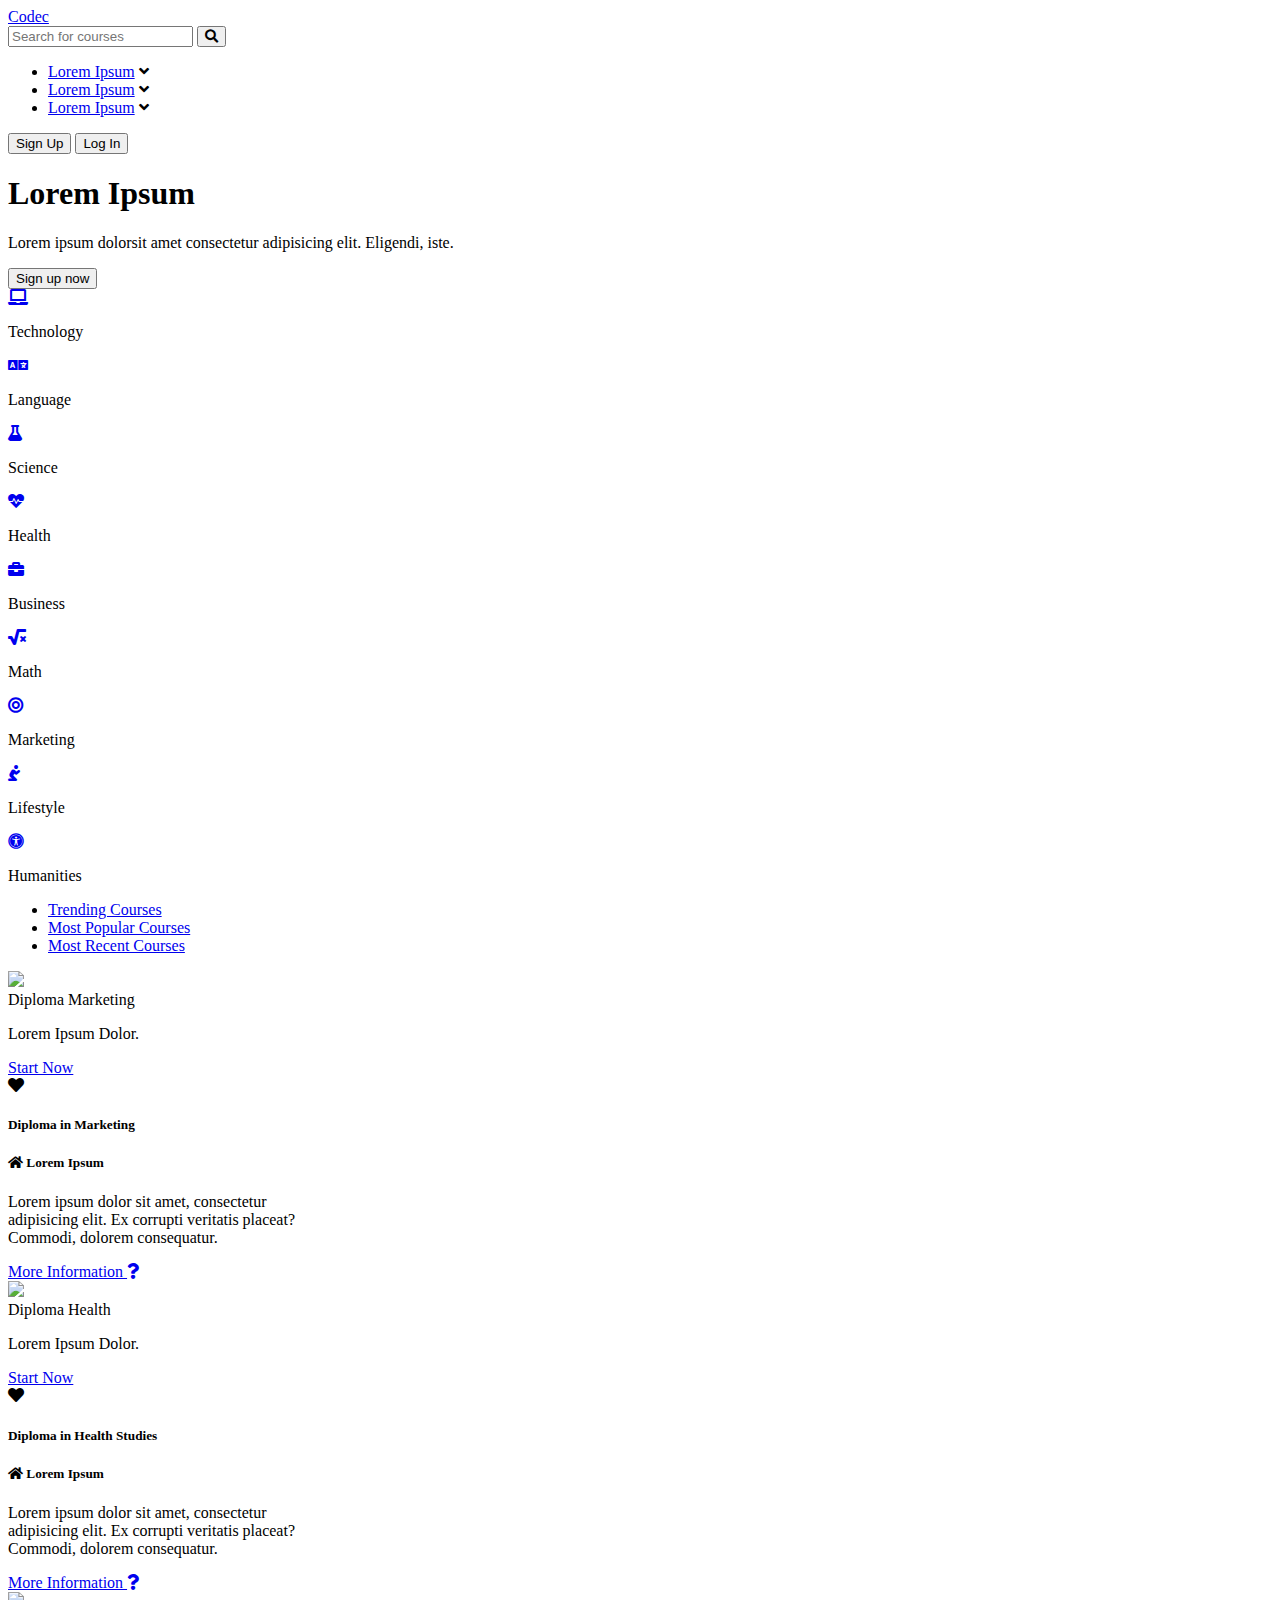
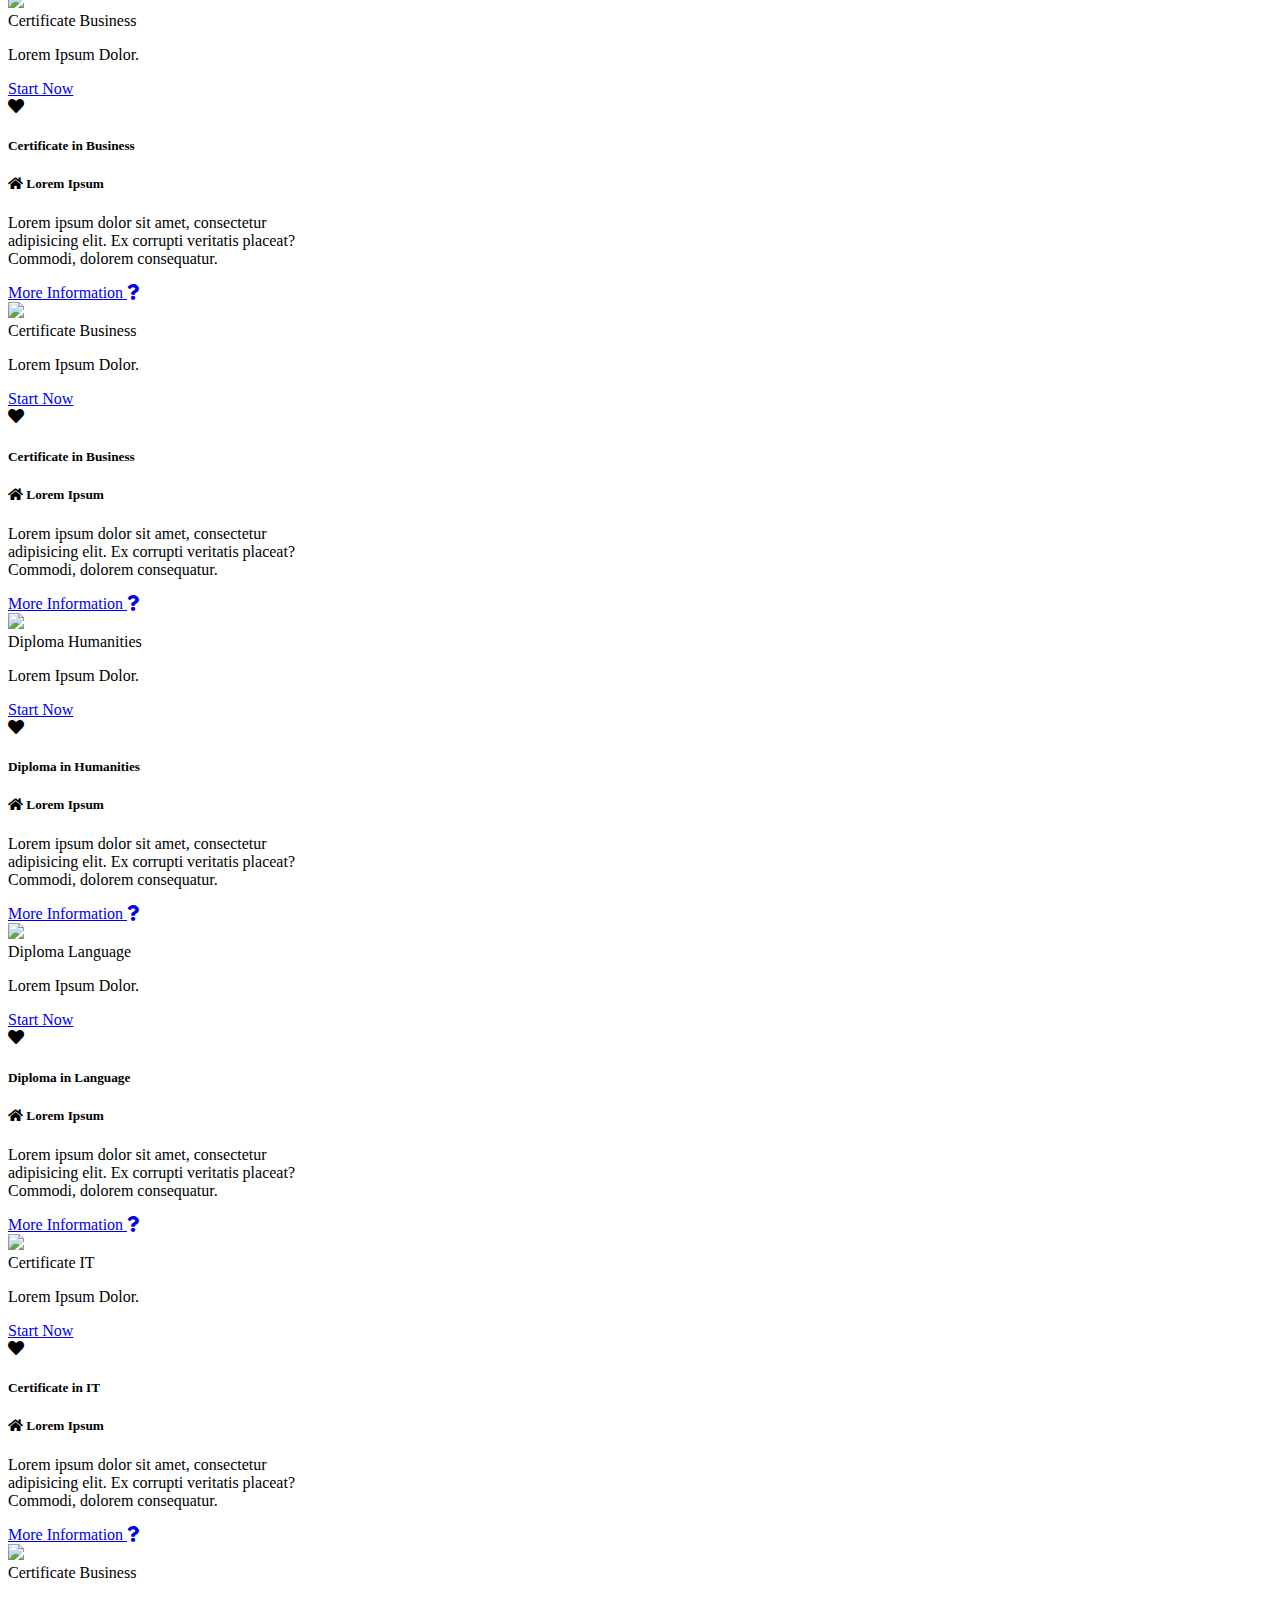
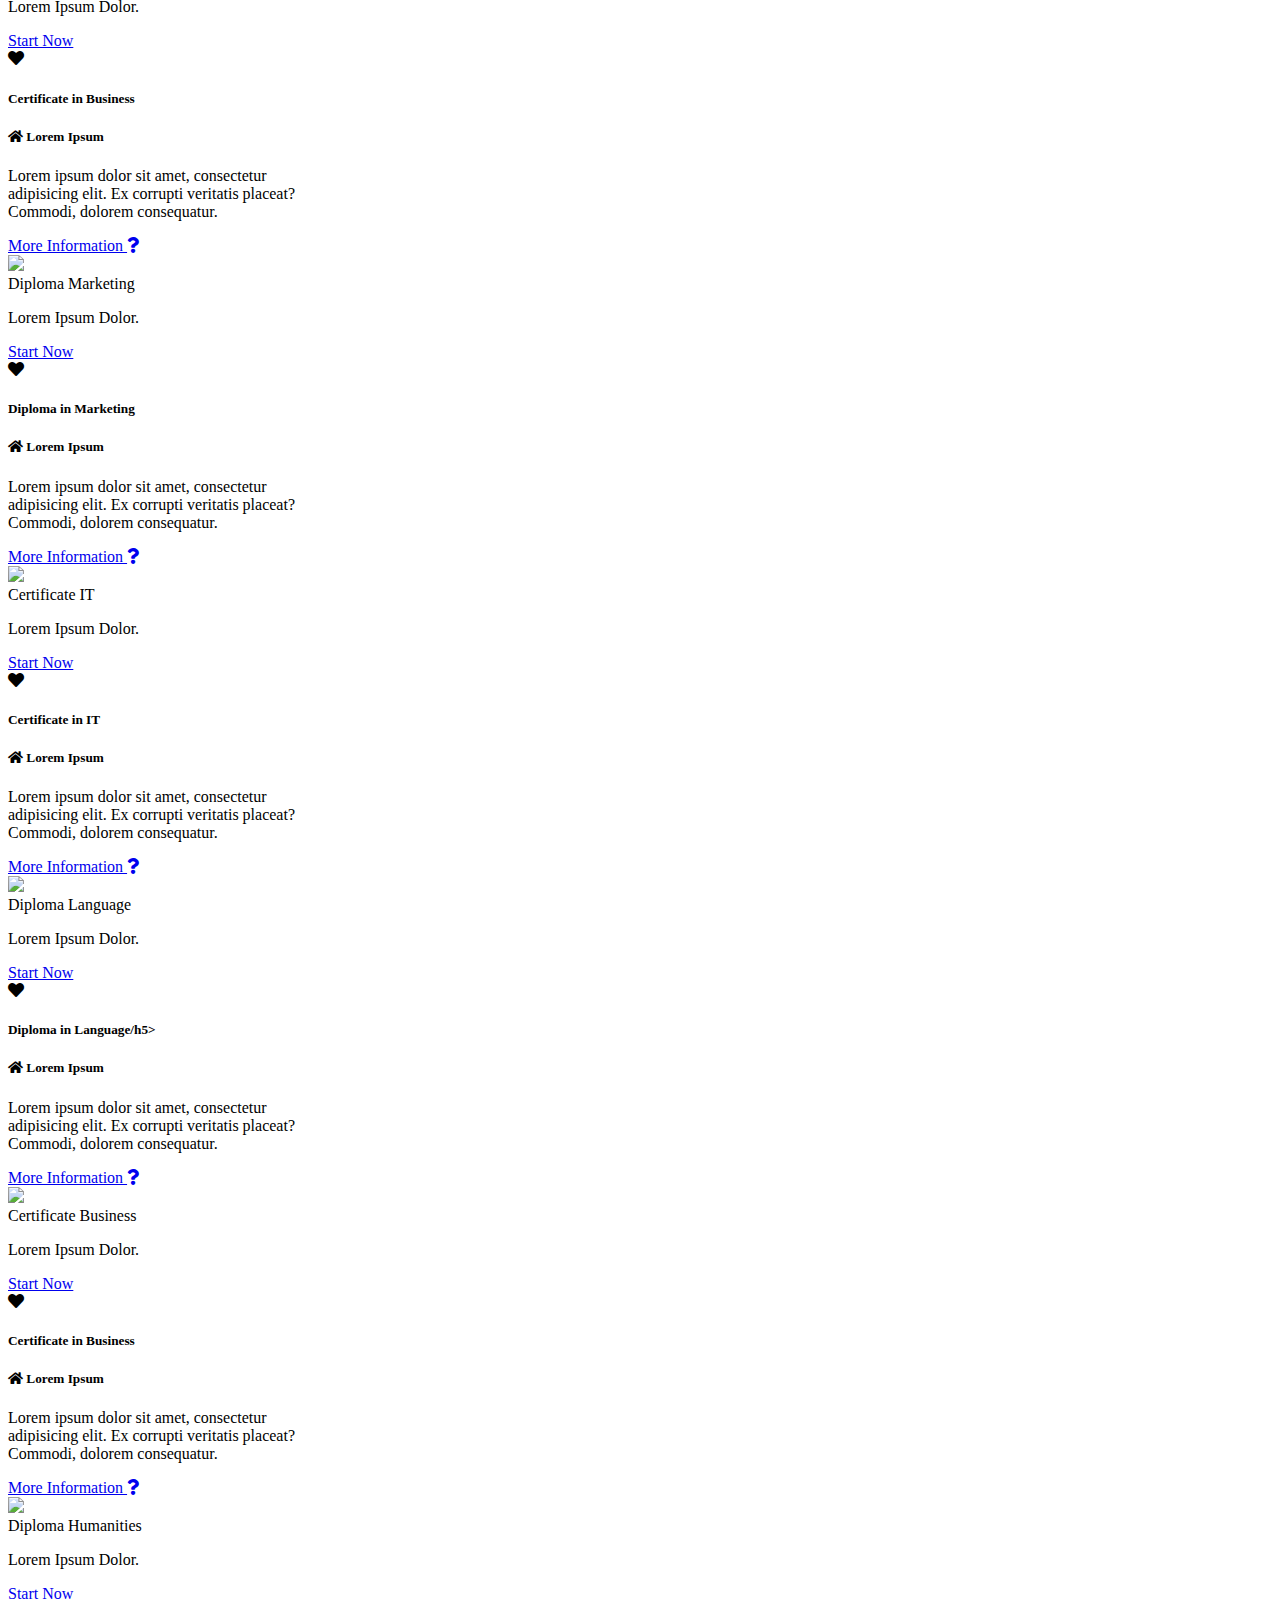
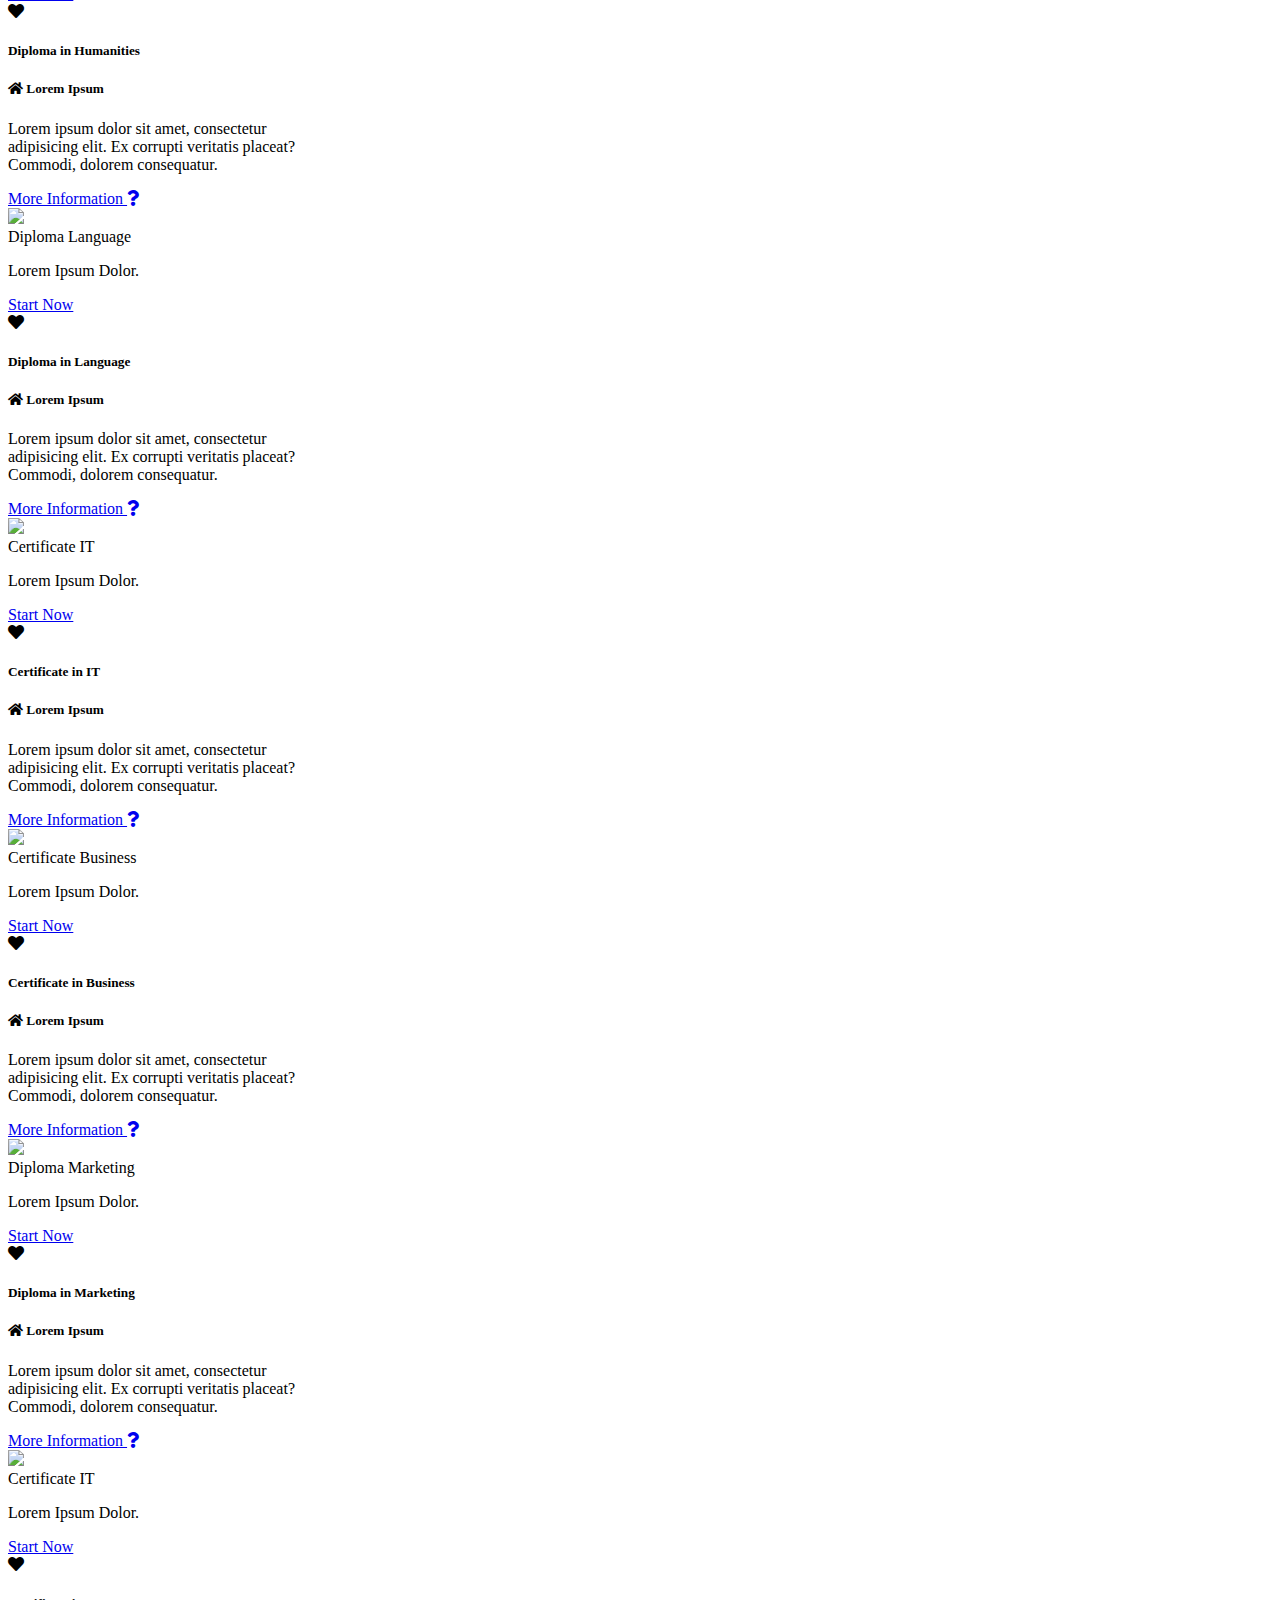
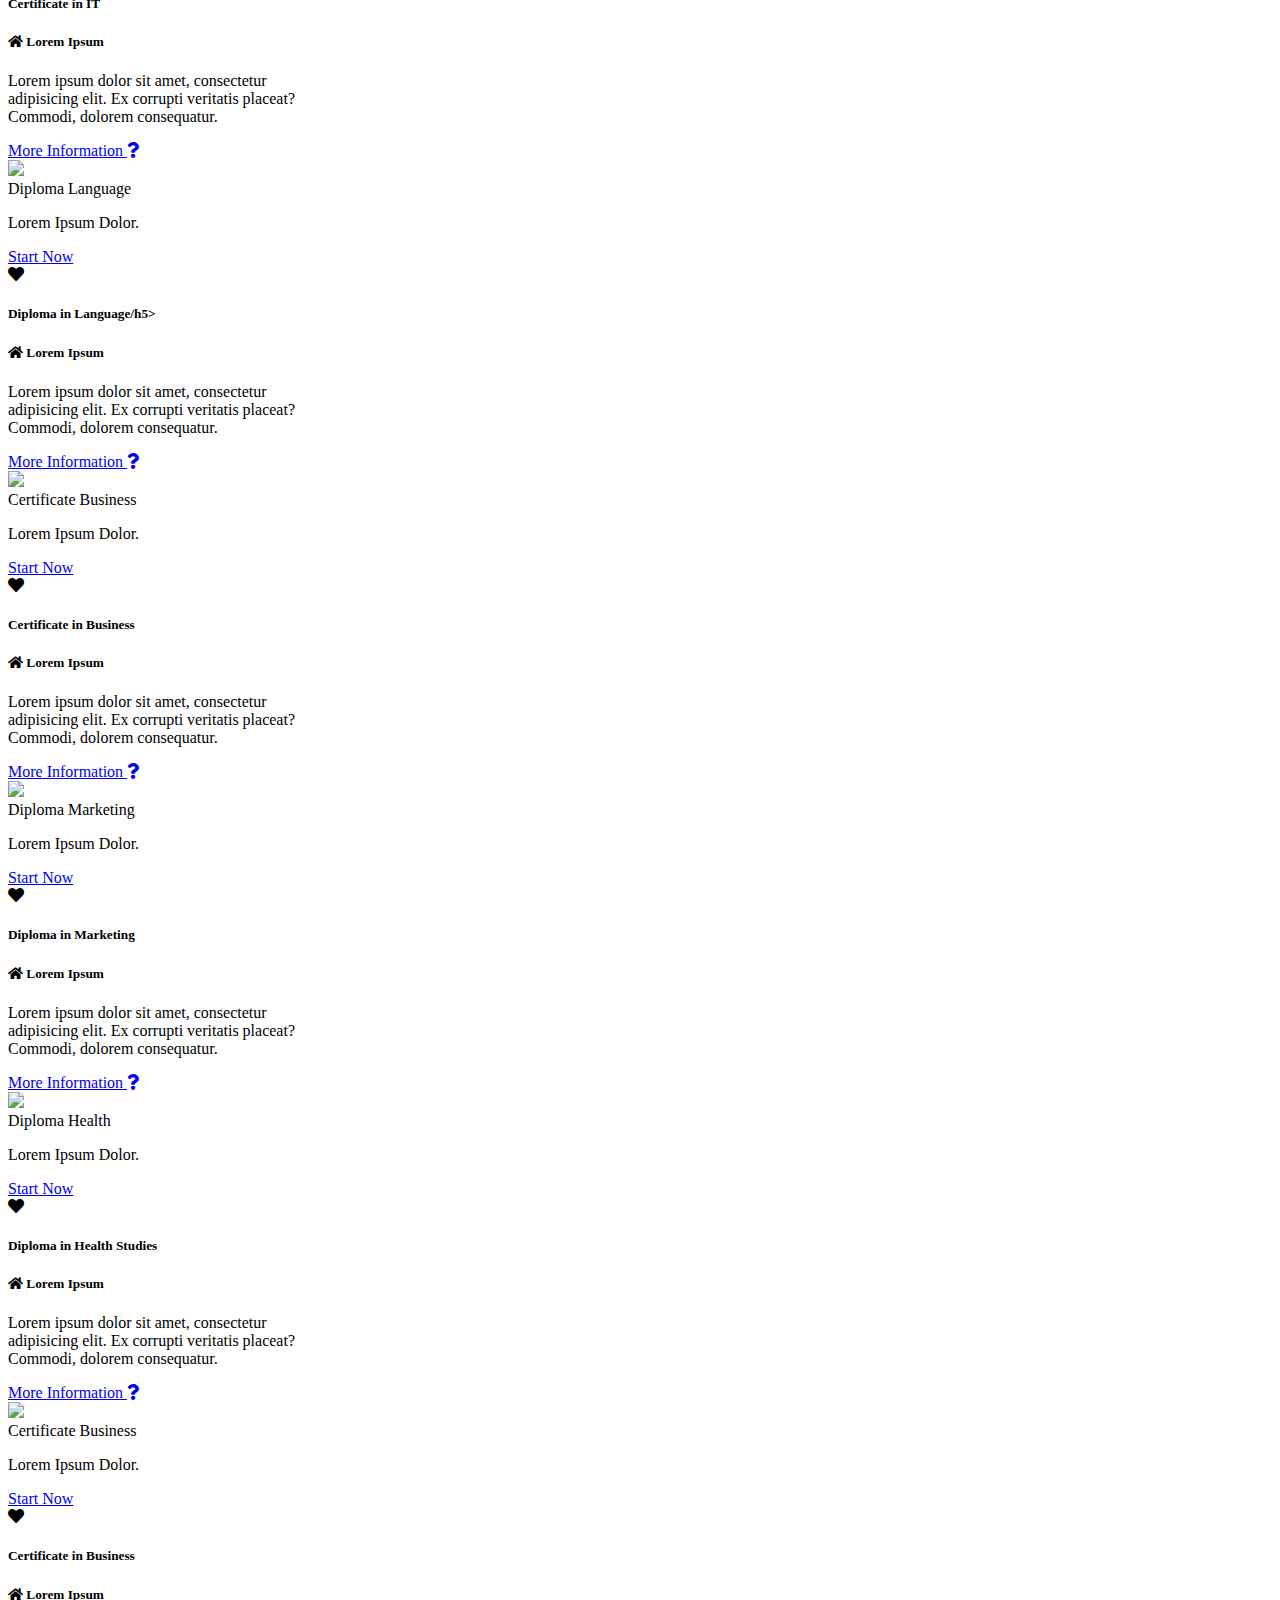
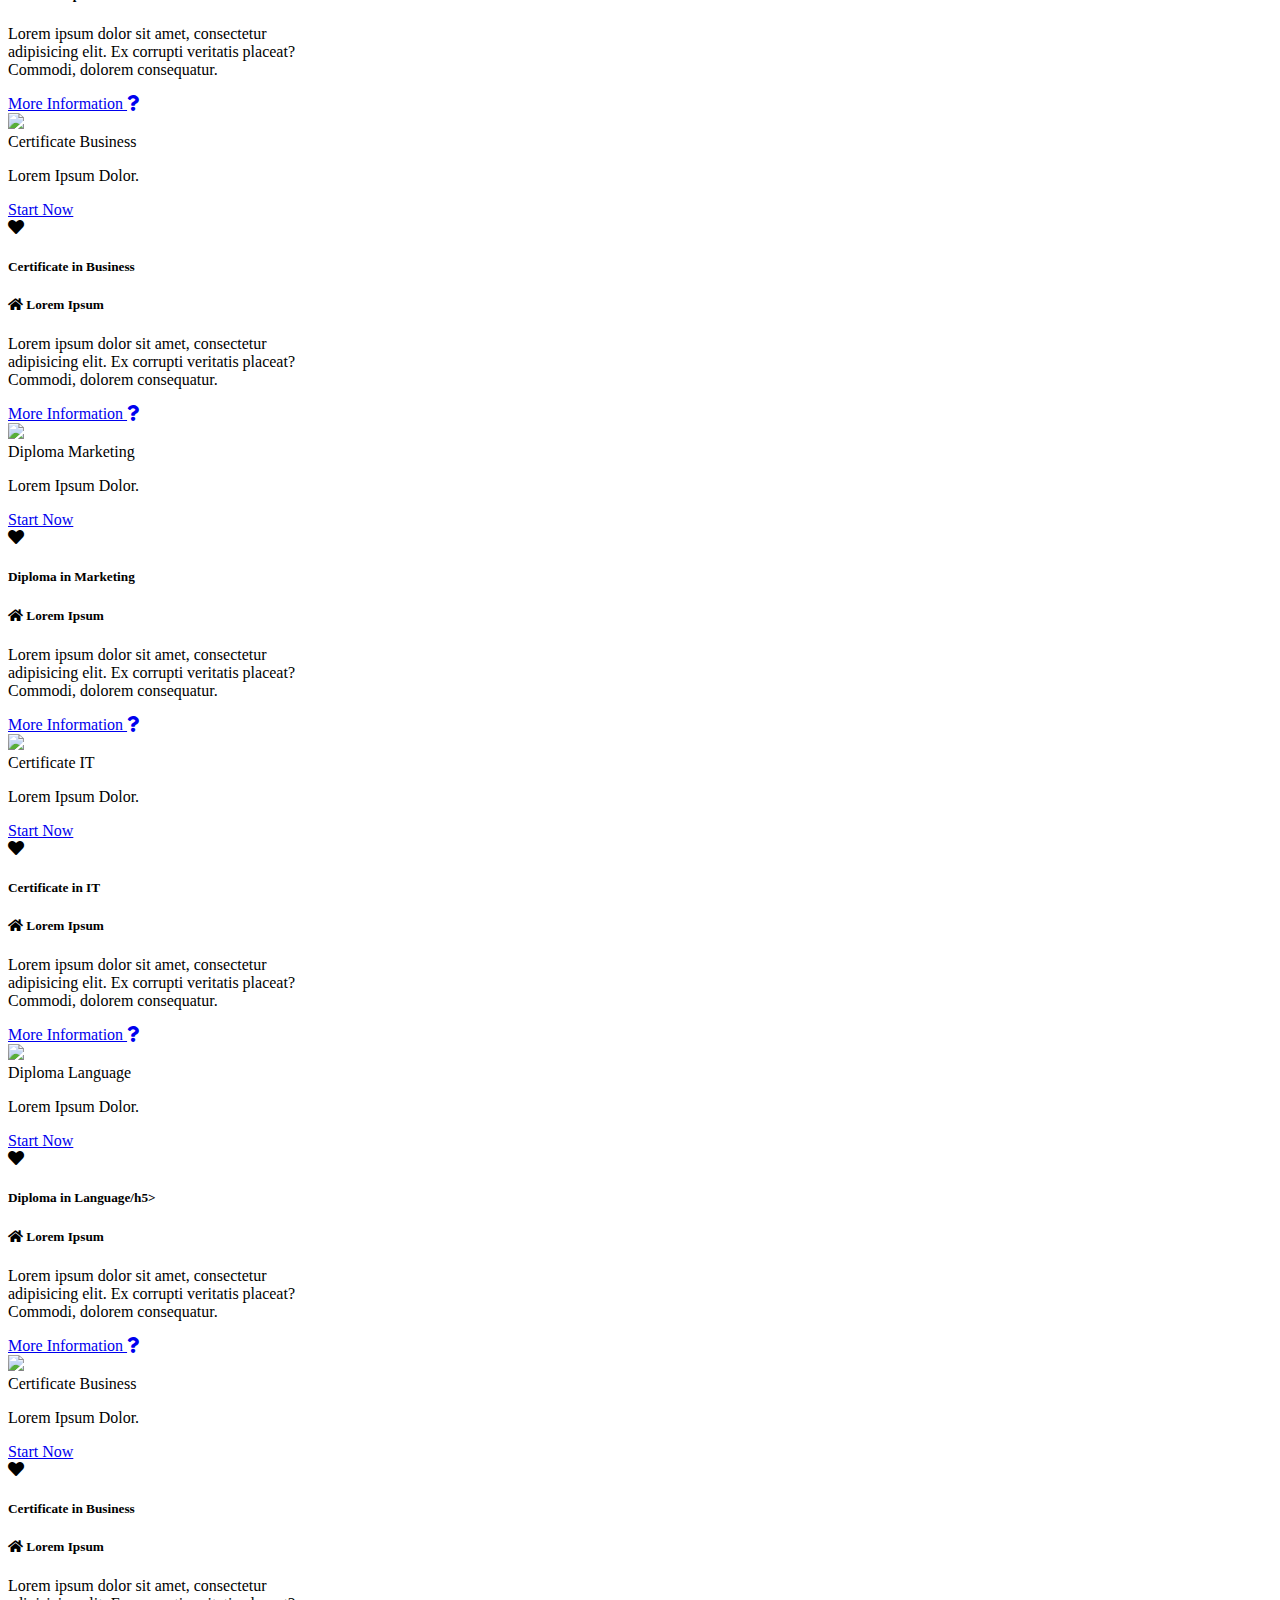
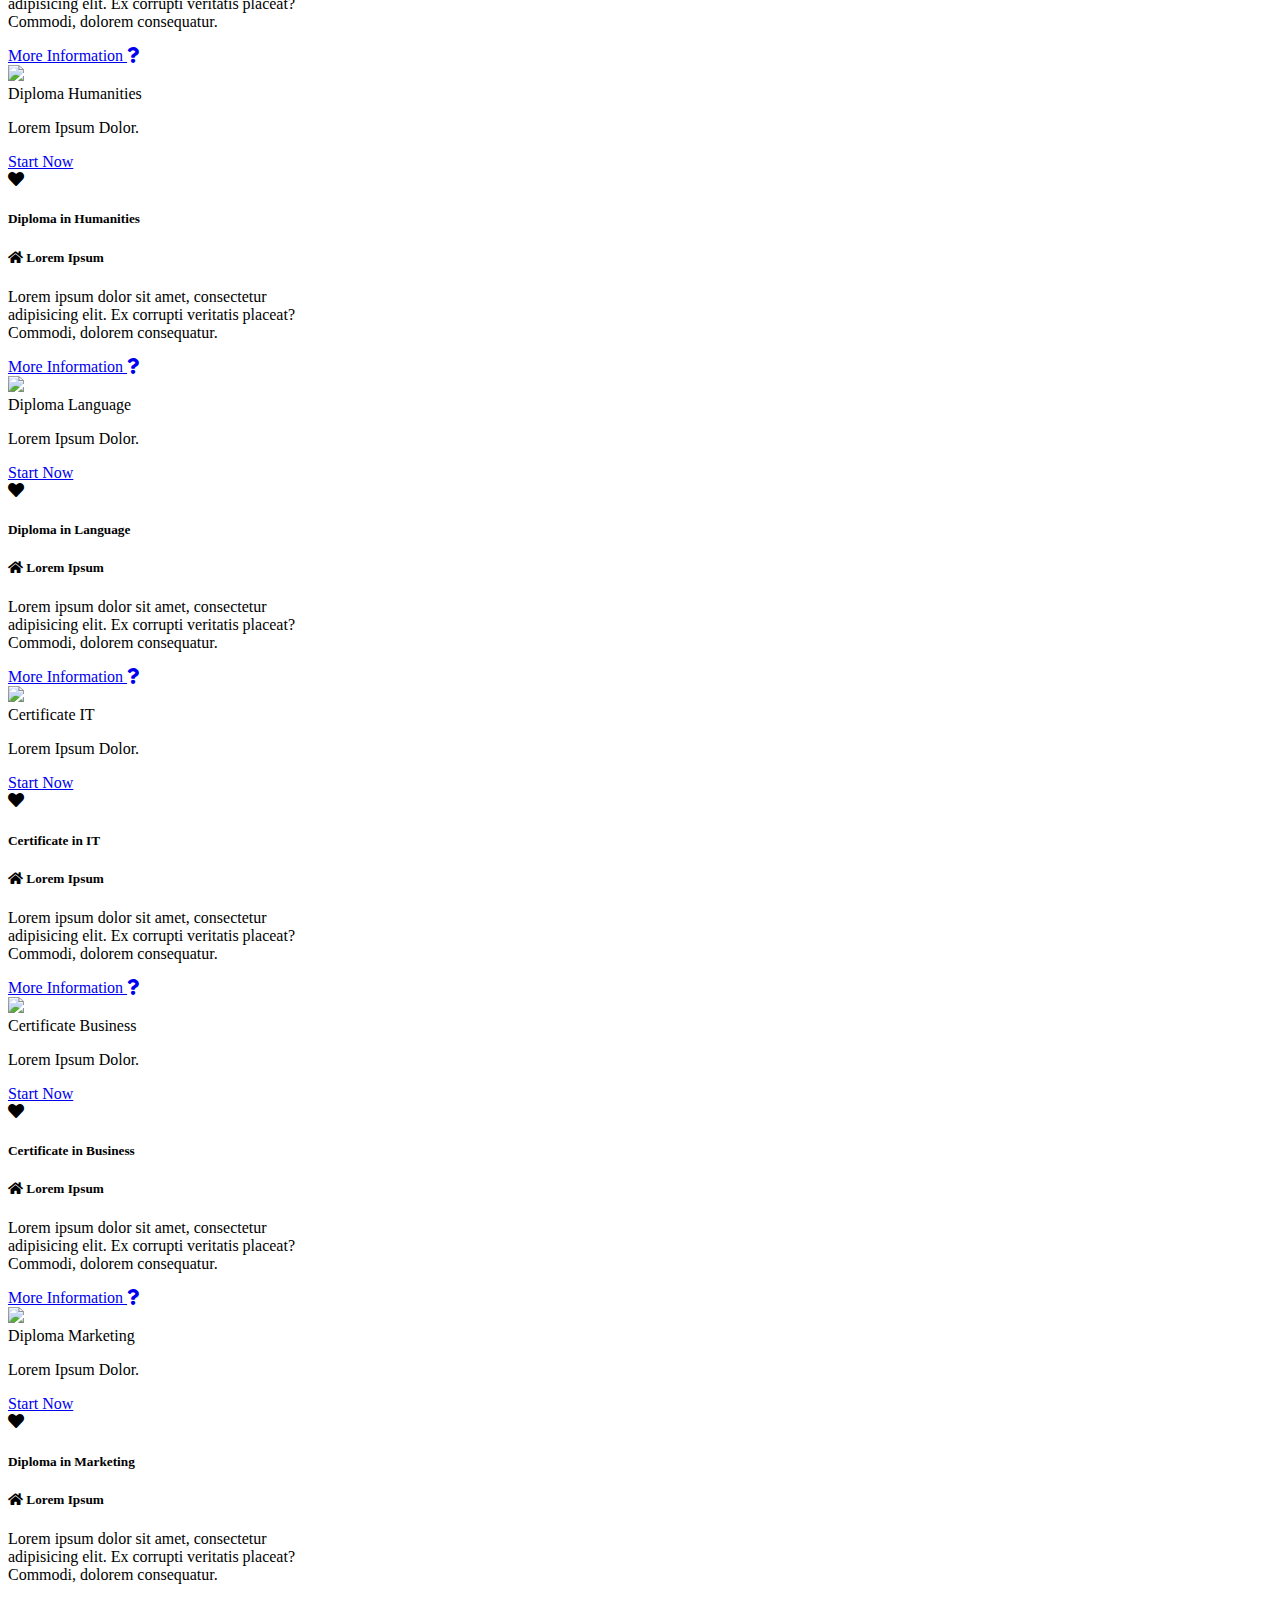
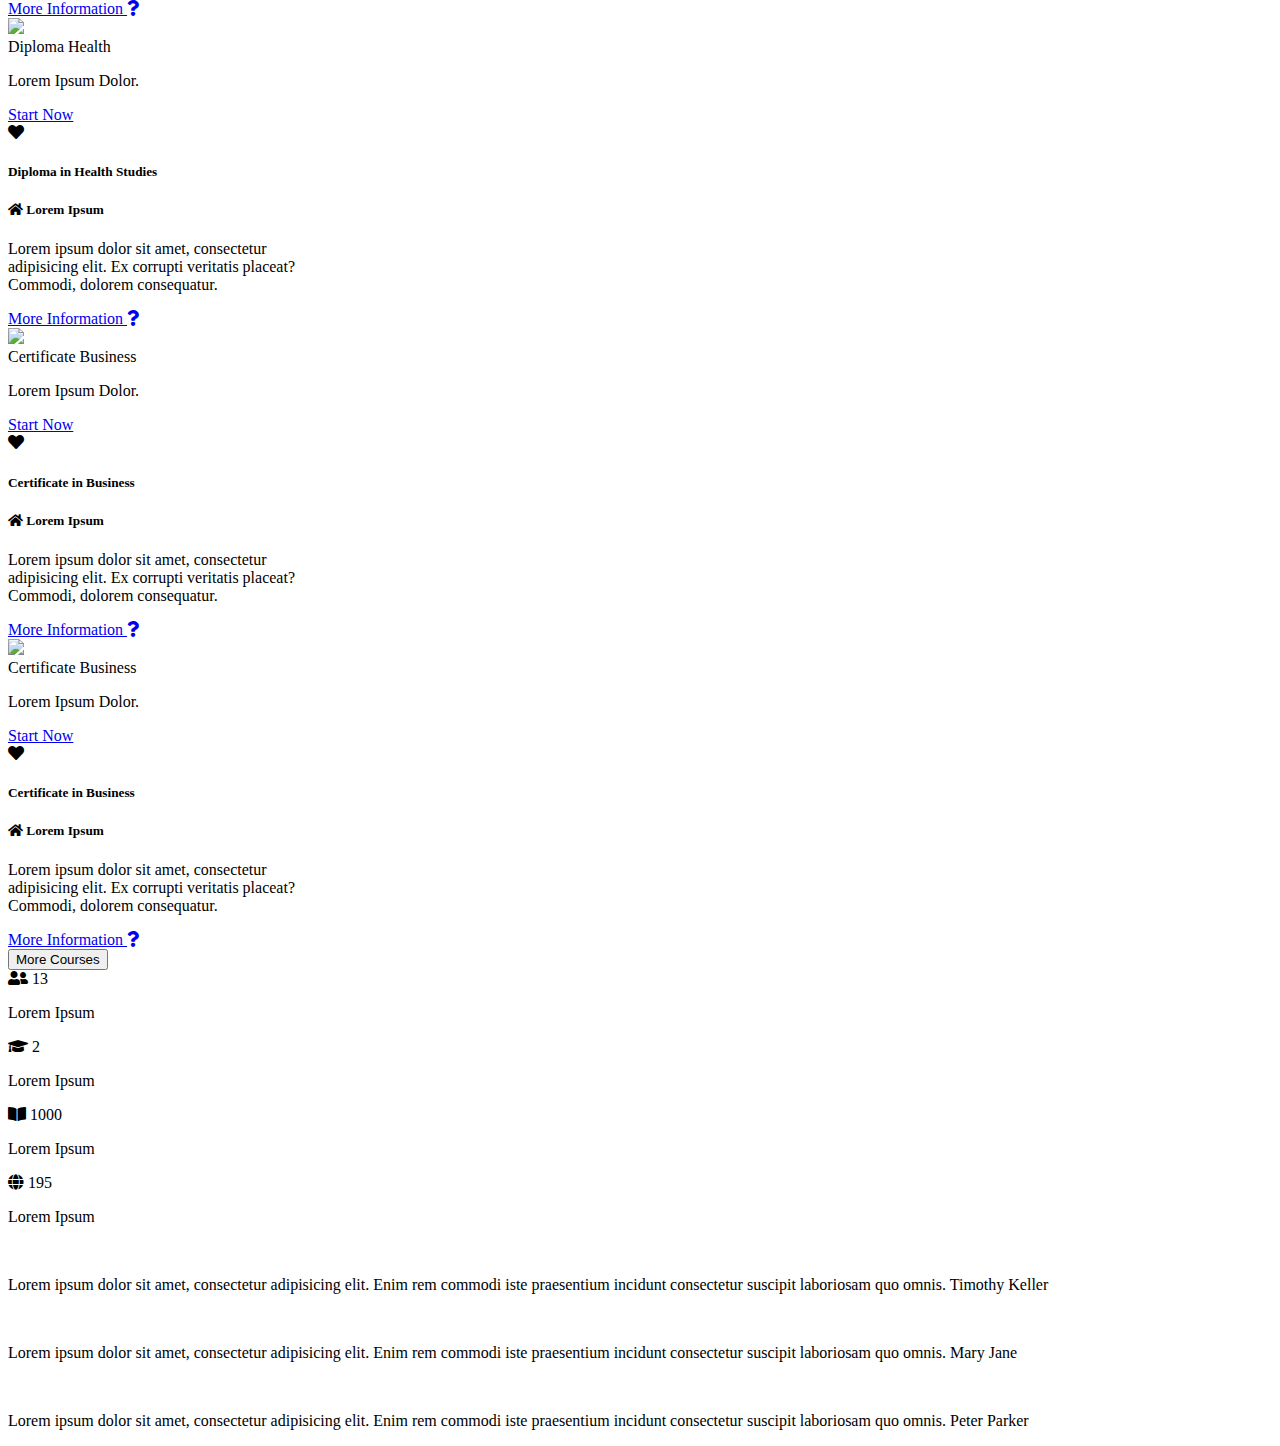
==== index.html @ 05a785f2 "slick file updated" ====
<!DOCTYPE html>
<html lang="en">

<head>
 <meta charset="UTF-8">
 <meta name="viewport" content="width=device-width, initial-scale=1.0">
 <meta http-equiv="X-UA-Compatible" content="ie=edge">

 <meta name='keywords' content='Codec, E-learning,favourite courses' />
 <meta name='description'
  content='E-learning site, where registered students learn there favourite courses at their own pace' />


 <meta property="og:title" content="Codec | E-learning,favourite courses" />
 <meta property="og:type" content="website" />
 <meta property="og:image" content="">
 <meta property="og:url" content="" />
 <meta property="og:description"
  content="E-learning site, where registered students learn there favourite courses at their own pace" />

 <meta name="twitter:card" content="">
 <meta name="twitter:site" content="">
 <meta name="twitter:creator" content="">
 <meta name="twitter:url" content="">
 <meta name="twitter:title" content="Codec | E-learning,favourite courses">
 <meta name="twitter:description"
  content="E-learning site, where registered students learn there favourite courses at their own pace">
 <meta name="twitter:image" content="">
 <link href="https://fonts.googleapis.com/css?family=Roboto:300,400,500,700,900" rel="stylesheet">
 <link rel="stylesheet" href="https://cdnjs.cloudflare.com/ajax/libs/font-awesome/5.11.2/css/all.min.css">
 <!-- <link rel="stylesheet" href="https://cdnjs.cloudflare.com/ajax/libs/twitter-bootstrap/4.3.1/css/bootstrap.min.css">
 <link rel="stylesheet" href="https://cdnjs.cloudflare.com/ajax/libs/font-awesome/5.11.2/css/all.min.css"> -->

 <!-- Slick -->
 <link rel="stylesheet" type="text/css" href="css/slick-theme.css" />
 <link rel="stylesheet" type="text/css" href="css/slick.css" />

 <link rel="stylesheet" href="css/font-awesome.min.css">
 <link rel="stylesheet" href="css/bootstrap.min.css">
 <link rel="stylesheet" href="css/style.css">
 <title>Codec | E-learning</title>
</head>

<body>
 <!-- SPINNER -->
 <div class="loader">
  <div class="sk-cube-grid">
   <div class="sk-cube sk-cube1"></div>
   <div class="sk-cube sk-cube2"></div>
   <div class="sk-cube sk-cube3"></div>
   <div class="sk-cube sk-cube4"></div>
   <div class="sk-cube sk-cube5"></div>
   <div class="sk-cube sk-cube6"></div>
   <div class="sk-cube sk-cube7"></div>
   <div class="sk-cube sk-cube8"></div>
   <div class="sk-cube sk-cube9"></div>
  </div>
 </div>
 <!-- HEADER SECTION -->
 <section id="topnav" class="topnav">
  <div class="topnav__container">
   <div class="topnav__bg">
    <div class="group-1">
     <div class="topnav__logo">
      <a href="#" class="navbar-brand text-light">Codec</a>
     </div>
     <div class="form-group form__search m-0">
      <form class="form-inline my-2 my-lg-0" id="searchcourse">
       <input maxlength="200" autocomplete="off" placeholder="Search for courses" id="autocomplete" name="search"
        type="text" class="form-control form-control-lg topnav__search">
       <button class="topnav__search-btn btn btn-primary">
        <i class="fa fa-search" aria-hidden="true"></i>
       </button>
      </form>
     </div>
    </div>
    <div class="group-2">
     <div class="topnav__links">
      <ul class="topnav__links-container">
       <li>
        <a class="text-light" href="#">Lorem Ipsum</a>
        <i class="fa fa-angle-down" aria-hidden="true"></i>
       </li>
       <li class="ml-3">
        <a class="text-light" href="#">Lorem Ipsum</a>
        <i class="fa fa-angle-down" aria-hidden="true"></i>
       </li>
       <li class="ml-3">
        <a class="text-light" href="#">Lorem Ipsum</a>
        <i class="fa fa-angle-down" aria-hidden="true"></i>
       </li>
      </ul>
     </div>


     <div class="auth">
      <div class="auth__buttons">
       <button class="btn btn-success signup-btn">Sign Up</button>
       <button class="btn text-light login-btn">Log In</button>
      </div>
     </div>
    </div>
   </div>
  </div>
 </section>

 <!--HERO BACKGROUD SECTION-->
 <section id="hero" class="hero">
  <div class="container-fluid p-0 m-0">
   <div class="hero__bg">
    <div class="row">
     <div class="col-lg-6 col-sm-12 mb-5">
      <div class="hero__body pl-2">
       <h1 class="hero__header">Lorem Ipsum</h1>
       <p class="hero-text">
        <span class="hero__green mr-1">Lorem ipsum dolor</span>sit amet consectetur adipisicing elit. Eligendi, iste.
       </p>
       <button class="signup__btn btn btn-success px-5 mt-3 py-2">Sign up now</button>
      </div>
     </div>
     <div class="col-lg-6 col-sm-12 hero__courses text-center">

      <div class="row px-1">
       <div class="col-sm-1-12 hero__courses-item mr-3 mb-3">
        <div class="card">
         <div class="card-body">
          <a href="#"><i class="fa fa-laptop" aria-hidden="true"></i></a>
          <p class="hero__courses-text text-dark"> Technology </p>
         </div>
        </div>
       </div>
       <div class="col-xs-1-12 hero__courses-item mr-3 mb-3">
        <div class="card">
         <div class="card-body">
          <a href="#"><i class="fa fa-language" aria-hidden="true"></i></a>
          <p class="hero__courses-text text-dark"> Language </p>
         </div>
        </div>
       </div>
       <div class="col-xs-1-12 hero__courses-item mb-3">
        <div class="card">
         <div class="card-body">
          <a href="#"><i class="fas fa-flask" aria-hidden="true"></i></a>
          <p class="hero__courses-text text-dark"> Science</p>
         </div>
        </div>
       </div>
      </div>
      <div class="row px-1">
       <div class="col-sm-1-12 hero__courses-item mr-3 mb-3">
        <div class="card">
         <div class="card-body">
          <a href="#"><i class="fa fa-heartbeat" aria-hidden="true"></i></a>
          <p class="hero__courses-text text-dark"> Health</p>
         </div>
        </div>
       </div>
       <div class="col-xs-1-12 hero__courses-item mr-3 mb-3">
        <div class="card">
         <div class="card-body">
          <a href="#"><i class="fa fa-briefcase" aria-hidden="true"></i></a>
          <p class="hero__courses-text text-dark"> Business</p>
         </div>
        </div>
       </div>
       <div class="col-xs-1-12 hero__courses-item mb-3">
        <div class="card">
         <div class="card-body">
          <a href="#"><i class="fas fa-square-root-alt" aria-hidden="true"></i></a>
          <p class="hero__courses-text text-dark"> Math</p>
         </div>
        </div>
       </div>
      </div>
      <div class="row px-1">
       <div class="col-sm-1-12 hero__courses-item mr-3">
        <div class="card">
         <div class="card-body">
          <a href="#"><i class="fa fa-bullseye" aria-hidden="true"></i></a>
          <p class="hero__courses-text text-dark"> Marketing </p>
         </div>
        </div>
       </div>
       <div class="col-xs-1-12 hero__courses-item mr-3">
        <div class="card">
         <div class="card-body">
          <a href="#"><i class="fas fa-pray" aria-hidden="true"></i></a>
          <p class="hero__courses-text text-dark"> Lifestyle </p>
         </div>
        </div>
       </div>
       <div class="col-xs-1-12 hero__courses-item">
        <div class="card">
         <div class="card-body">
          <a href="#"><i class="fa fa-universal-access" aria-hidden="true"></i></a>
          <p class="hero__courses-text text-dark"> Humanities </p>
         </div>
        </div>
       </div>
      </div>

     </div>
    </div>
   </div>
  </div>
 </section>

 <!--COURSES SECTION-->
 <section class="courses mt-5 w-100" id="courses">

  <div class="courses__type text-center w-100">
   <ul class="nav nav-tabs " id="myTab" role="tablist">
    <li class="nav-item">
     <a class="nav-link hvr-left text-dark" id="trending-tab" data-toggle="tab" href="#trending" role="tab"
      aria-controls="trending" aria-selected="true">Trending Courses</a>
    </li>
    <li class="nav-item">
     <a class="nav-link text-dark hvr-left" id="popular-tab" data-toggle="tab" href="#popular" role="tab"
      aria-controls="popular" aria-selected="false">Most Popular Courses</a>
    </li>
    <li class="nav-item">
     <a class="nav-link hvr-left text-dark" id="recent-tab" data-toggle="tab" href="#recent" role="tab"
      aria-controls="recent" aria-selected="false">Most Recent Courses</a>
    </li>
   </ul>
   <div class="courses__bg py-2">
    <div class="tab-content" id="myTabContent">
     <div class="tab-pane fade show active" id="trending" role="tabpanel" aria-labelledby="trending-tab">
      <div class="container-fluid">
       <div class="row mb-4">
        <div class="courses-item-1">
         <div class="card" style="width: 18rem;">
          <img src="https://source.unsplash.com/Oalh2MojUuk/250x160" class="img-fluid">
          <div class="card-body">
           <div class="card-buttons text-left">
            <span class="badge badge-dark">Diploma</span>
            <span class="badge badge-danger">Marketing</span>
           </div>
           <p class="card-text mt-3 mb-5">Lorem Ipsum Dolor.</p>
           <a href="#" class="btn btn-md px-5 btn-primary mt-3">Start Now</a>
          </div>
         </div>
         <div class="card2" style="width: 18rem;">
          <span class="courses-social-icons">
           <i class="fa fa-heart icon-item" aria-hidden="true"></i>
           <i class="fa fa-facebook icon-item" aria-hidden="true"></i>
           <i class="fa fa-twitter icon-item" aria-hidden="true"></i>
           <i class="fa fa-linkedin icon-item" aria-hidden="true"></i>
          </span>
          <div class="card-body">
           <h5 class="card-title h6">Diploma in Marketing</h5>
           <h5 class="card-title h6 mt-4"> <i class="fa fa-home" aria-hidden="true"></i> Lorem Ipsum</h5>
           <p class="card-text small">Lorem ipsum dolor sit amet, consectetur adipisicing elit. Ex corrupti veritatis
            placeat? Commodi, dolorem consequatur.</p>
           <a href="#" class="nav-link">More Information <i class="ml-1 fa fa-question question"
             aria-hidden="true"></i></a>

          </div>
         </div>
        </div>
        <div class="courses-item-1">
         <div class="card" style="width: 18rem;">
          <img src="https://source.unsplash.com/hIgeoQjS_iE/250x160" class="img-fluid">
          <div class="card-body">
           <div class="card-buttons text-left">
            <span class="badge badge-dark">Diploma</span>
            <span class="badge badge-success">Health</span>
           </div>
           <p class="card-text mt-3 mb-5">Lorem Ipsum Dolor.</p>
           <a href="#" class="btn btn-md px-5 btn-primary mt-3">Start Now</a>
          </div>
         </div>
         <div class="card2" style="width: 18rem;">
          <span class="courses-social-icons">
           <i class="fa fa-heart icon-item" aria-hidden="true"></i>
           <i class="fa fa-facebook icon-item" aria-hidden="true"></i>
           <i class="fa fa-twitter icon-item" aria-hidden="true"></i>
           <i class="fa fa-linkedin icon-item" aria-hidden="true"></i>
          </span>
          <div class="card-body">
           <h5 class="card-title h6">Diploma in Health Studies</h5>
           <h5 class="card-title h6 mt-4"> <i class="fa fa-home" aria-hidden="true"></i> Lorem Ipsum</h5>
           <p class="card-text small">Lorem ipsum dolor sit amet, consectetur adipisicing elit. Ex corrupti veritatis
            placeat? Commodi, dolorem consequatur.</p>
           <a href="#" class="nav-link">More Information <i class="ml-1 fa fa-question question"
             aria-hidden="true"></i></a>

          </div>
         </div>

        </div>
        <div class="courses-item-1">
         <div class="card" style="width: 18rem;">
          <img src="https://source.unsplash.com/SYTO3xs06fU/250x160" class="img-fluid">
          <div class="card-body">
           <div class="card-buttons text-left">
            <span class="badge badge-dark">Certificate</span>
            <span class="badge badge-secondary">Business</span>
           </div>
           <p class="card-text mt-3 mb-5">Lorem Ipsum Dolor.</p>
           <a href="#" class="btn btn-md px-5 btn-primary mt-3">Start Now</a>
          </div>
         </div>
         <div class="card2" style="width: 18rem;">
          <span class="courses-social-icons">
           <i class="fa fa-heart icon-item" aria-hidden="true"></i>
           <i class="fa fa-facebook icon-item" aria-hidden="true"></i>
           <i class="fa fa-twitter icon-item" aria-hidden="true"></i>
           <i class="fa fa-linkedin icon-item" aria-hidden="true"></i>
          </span>
          <div class="card-body">
           <h5 class="card-title h6">Certificate in Business</h5>
           <h5 class="card-title h6 mt-4"> <i class="fa fa-home" aria-hidden="true"></i> Lorem Ipsum</h5>
           <p class="card-text small">Lorem ipsum dolor sit amet, consectetur adipisicing elit. Ex corrupti veritatis
            placeat? Commodi, dolorem consequatur.</p>
           <a href="#" class="nav-link">More Information <i class="ml-1 fa fa-question question"
             aria-hidden="true"></i></a>

          </div>
         </div>
        </div>
        <div class="courses-item-1">
         <div class="card" style="width: 18rem;">
          <img src="https://source.unsplash.com/QckxruozjRg/250x160" class="img-fluid">
          <div class="card-body">
           <div class="card-buttons text-left">
            <span class="badge badge-dark">Certificate</span>
            <span class="badge badge-secondary">Business</span>
           </div>
           <p class="card-text mt-3 mb-5">Lorem Ipsum Dolor.</p>
           <a href="#" class="btn btn-md px-5 btn-primary mt-3">Start Now</a>
          </div>
         </div>
         <div class="card2" style="width: 18rem;">
          <span class="courses-social-icons">
           <i class="fa fa-heart icon-item" aria-hidden="true"></i>
           <i class="fa fa-facebook icon-item" aria-hidden="true"></i>
           <i class="fa fa-twitter icon-item" aria-hidden="true"></i>
           <i class="fa fa-linkedin icon-item" aria-hidden="true"></i>
          </span>
          <div class="card-body">
           <h5 class="card-title h6">Certificate in Business</h5>
           <h5 class="card-title h6 mt-4"> <i class="fa fa-home" aria-hidden="true"></i> Lorem Ipsum</h5>
           <p class="card-text small">Lorem ipsum dolor sit amet, consectetur adipisicing elit. Ex corrupti veritatis
            placeat? Commodi, dolorem consequatur.</p>
           <a href="#" class="nav-link">More Information <i class="ml-1 fa fa-question question"
             aria-hidden="true"></i></a>

          </div>
         </div>

        </div>
       </div>
       <div class="row mb-4">
        <div class="courses-item-2">
         <div class="card" style="width: 18rem;">
          <img src="https://source.unsplash.com/Nwl7dtZLmlc/250x160" class="img-fluid">
          <div class="card-body">
           <div class="card-buttons text-left">
            <span class="badge badge-dark">Diploma</span>
            <span class="badge badge-success">Humanities</span>
           </div>
           <p class="card-text mt-3 mb-5">Lorem Ipsum Dolor.</p>
           <a href="#" class="btn btn-md px-5 btn-primary mt-3">Start Now</a>
          </div>
         </div>
         <div class="card2" style="width: 18rem;">
          <span class="courses-social-icons">
           <i class="fa fa-heart icon-item" aria-hidden="true"></i>
           <i class="fa fa-facebook icon-item" aria-hidden="true"></i>
           <i class="fa fa-twitter icon-item" aria-hidden="true"></i>
           <i class="fa fa-linkedin icon-item" aria-hidden="true"></i>
          </span>
          <div class="card-body">
           <h5 class="card-title h6">Diploma in Humanities</h5>
           <h5 class="card-title h6 mt-4"> <i class="fa fa-home" aria-hidden="true"></i> Lorem Ipsum</h5>
           <p class="card-text small">Lorem ipsum dolor sit amet, consectetur adipisicing elit. Ex corrupti veritatis
            placeat? Commodi, dolorem consequatur.</p>
           <a href="#" class="nav-link">More Information <i class="ml-1 fa fa-question question"
             aria-hidden="true"></i></a>

          </div>
         </div>
        </div>
        <div class="courses-item-2">
         <div class="card" style="width: 18rem;">
          <img src="https://source.unsplash.com/KV9F7Ypl2N0/250x160" class="img-fluid">
          <div class="card-body">
           <div class="card-buttons text-left">
            <span class="badge badge-dark">Diploma</span>
            <span class="badge badge-danger">Language</span>
           </div>
           <p class="card-text mt-3 mb-5">Lorem Ipsum Dolor.</p>
           <a href="#" class="btn btn-md px-5 btn-primary mt-3">Start Now</a>
          </div>
         </div>
         <div class="card2" style="width: 18rem;">
          <span class="courses-social-icons">
           <i class="fa fa-heart icon-item" aria-hidden="true"></i>
           <i class="fa fa-facebook icon-item" aria-hidden="true"></i>
           <i class="fa fa-twitter icon-item" aria-hidden="true"></i>
           <i class="fa fa-linkedin icon-item" aria-hidden="true"></i>
          </span>
          <div class="card-body">
           <h5 class="card-title h6">Diploma in Language</h5>
           <h5 class="card-title h6 mt-4"> <i class="fa fa-home" aria-hidden="true"></i> Lorem Ipsum</h5>
           <p class="card-text small">Lorem ipsum dolor sit amet, consectetur adipisicing elit. Ex corrupti veritatis
            placeat? Commodi, dolorem consequatur.</p>
           <a href="#" class="nav-link">More Information <i class="ml-1 fa fa-question question"
             aria-hidden="true"></i></a>

          </div>
         </div>
        </div>
        <div class="courses-item-2">
         <div class="card" style="width: 18rem;">
          <img src="https://source.unsplash.com/QBpZGqEMsKg/250x160" class="img-fluid">
          <div class="card-body">
           <div class="card-buttons text-left">
            <span class="badge badge-dark">Certificate</span>
            <span class="badge badge-primary">IT</span>
           </div>
           <p class="card-text mt-3 mb-5">Lorem Ipsum Dolor.</p>
           <a href="#" class="btn btn-md px-5 btn-primary mt-3">Start Now</a>
          </div>
         </div>
         <div class="card2" style="width: 18rem;">
          <span class="courses-social-icons">
           <i class="fa fa-heart icon-item" aria-hidden="true"></i>
           <i class="fa fa-facebook icon-item" aria-hidden="true"></i>
           <i class="fa fa-twitter icon-item" aria-hidden="true"></i>
           <i class="fa fa-linkedin icon-item" aria-hidden="true"></i>
          </span>
          <div class="card-body">
           <h5 class="card-title h6">Certificate in IT</h5>
           <h5 class="card-title h6 mt-4"> <i class="fa fa-home" aria-hidden="true"></i> Lorem Ipsum</h5>
           <p class="card-text small">Lorem ipsum dolor sit amet, consectetur adipisicing elit. Ex corrupti veritatis
            placeat? Commodi, dolorem consequatur.</p>
           <a href="#" class="nav-link">More Information <i class="ml-1 fa fa-question question"
             aria-hidden="true"></i></a>

          </div>
         </div>
        </div>
        <div class="courses-item-2">
         <div class="card" style="width: 18rem;">
          <img src="https://source.unsplash.com/mpN7xjKQ_Ns/250x160" class="img-fluid">
          <div class="card-body">
           <div class="card-buttons text-left">
            <span class="badge badge-dark">Certificate</span>
            <span class="badge badge-secondary">Business</span>
           </div>
           <p class="card-text mt-3 mb-5">Lorem Ipsum Dolor.</p>
           <a href="#" class="btn btn-md px-5 btn-primary mt-3">Start Now</a>
          </div>
         </div>
         <div class="card2" style="width: 18rem;">
          <span class="courses-social-icons">
           <i class="fa fa-heart icon-item" aria-hidden="true"></i>
           <i class="fa fa-facebook icon-item" aria-hidden="true"></i>
           <i class="fa fa-twitter icon-item" aria-hidden="true"></i>
           <i class="fa fa-linkedin icon-item" aria-hidden="true"></i>
          </span>
          <div class="card-body">
           <h5 class="card-title h6">Certificate in Business</h5>
           <h5 class="card-title h6 mt-4"> <i class="fa fa-home" aria-hidden="true"></i> Lorem Ipsum</h5>
           <p class="card-text small">Lorem ipsum dolor sit amet, consectetur adipisicing elit. Ex corrupti veritatis
            placeat? Commodi, dolorem consequatur.</p>
           <a href="#" class="nav-link">More Information <i class="ml-1 fa fa-question question"
             aria-hidden="true"></i></a>

          </div>
         </div>
        </div>
       </div>
       <div class="row mb-4">
        <div class="courses-item-3">
         <div class="card" style="width: 18rem;">
          <img src="https://source.unsplash.com/vMV6r4VRhJ8/250x160" class="img-fluid">
          <div class="card-body">
           <div class="card-buttons text-left">
            <span class="badge badge-dark">Diploma</span>
            <span class="badge badge-danger">Marketing</span>
           </div>
           <p class="card-text mt-3 mb-5">Lorem Ipsum Dolor.</p>
           <a href="#" class="btn btn-md px-5 btn-primary mt-3">Start Now</a>
          </div>
         </div>
         <div class="card2" style="width: 18rem;">
          <span class="courses-social-icons">
           <i class="fa fa-heart icon-item" aria-hidden="true"></i>
           <i class="fa fa-facebook icon-item" aria-hidden="true"></i>
           <i class="fa fa-twitter icon-item" aria-hidden="true"></i>
           <i class="fa fa-linkedin icon-item" aria-hidden="true"></i>
          </span>
          <div class="card-body">
           <h5 class="card-title h6">Diploma in Marketing</h5>
           <h5 class="card-title h6 mt-4"> <i class="fa fa-home" aria-hidden="true"></i> Lorem Ipsum</h5>
           <p class="card-text small">Lorem ipsum dolor sit amet, consectetur adipisicing elit. Ex corrupti veritatis
            placeat? Commodi, dolorem consequatur.</p>
           <a href="#" class="nav-link">More Information <i class="ml-1 fa fa-question question"
             aria-hidden="true"></i></a>

          </div>
         </div>
        </div>
        <div class="courses-item-3">
         <div class="card" style="width: 18rem;">
          <img src="https://source.unsplash.com/KE0nC8-58MQ/250x160" class="img-fluid">
          <div class="card-body">
           <div class="card-buttons text-left">
            <span class="badge badge-dark">Certificate</span>
            <span class="badge badge-primary">IT</span>
           </div>
           <p class="card-text mt-3 mb-5">Lorem Ipsum Dolor.</p>
           <a href="#" class="btn btn-md px-5 btn-primary mt-3">Start Now</a>
          </div>
         </div>
         <div class="card2" style="width: 18rem;">
          <span class="courses-social-icons">
           <i class="fa fa-heart icon-item" aria-hidden="true"></i>
           <i class="fa fa-facebook icon-item" aria-hidden="true"></i>
           <i class="fa fa-twitter icon-item" aria-hidden="true"></i>
           <i class="fa fa-linkedin icon-item" aria-hidden="true"></i>
          </span>
          <div class="card-body">
           <h5 class="card-title h6">Certificate in IT</h5>
           <h5 class="card-title h6 mt-4"> <i class="fa fa-home" aria-hidden="true"></i> Lorem Ipsum</h5>
           <p class="card-text small">Lorem ipsum dolor sit amet, consectetur adipisicing elit. Ex corrupti veritatis
            placeat? Commodi, dolorem consequatur.</p>
           <a href="#" class="nav-link">More Information <i class="ml-1 fa fa-question question"
             aria-hidden="true"></i></a>

          </div>
         </div>
        </div>
        <div class="courses-item-3">
         <div class="card" style="width: 18rem;">
          <img src="https://source.unsplash.com/i5nMmbr8JYg/250x160" class="img-fluid">
          <div class="card-body">
           <div class="card-buttons text-left">
            <span class="badge badge-dark">Diploma</span>
            <span class="badge badge-danger">Language</span>
           </div>
           <p class="card-text mt-3 mb-5">Lorem Ipsum Dolor.</p>
           <a href="#" class="btn btn-md px-5 btn-primary mt-3">Start Now</a>
          </div>
         </div>
         <div class="card2" style="width: 18rem;">
          <span class="courses-social-icons">
           <i class="fa fa-heart icon-item" aria-hidden="true"></i>
           <i class="fa fa-facebook icon-item" aria-hidden="true"></i>
           <i class="fa fa-twitter icon-item" aria-hidden="true"></i>
           <i class="fa fa-linkedin icon-item" aria-hidden="true"></i>
          </span>
          <div class="card-body">
           <h5 class="card-title h6">Diploma in Language/h5>
            <h5 class="card-title h6 mt-4"> <i class="fa fa-home" aria-hidden="true"></i> Lorem Ipsum</h5>
            <p class="card-text small">Lorem ipsum dolor sit amet, consectetur adipisicing elit. Ex corrupti veritatis
             placeat? Commodi, dolorem consequatur.</p>
            <a href="#" class="nav-link">More Information <i class="ml-1 fa fa-question question"
              aria-hidden="true"></i></a>

          </div>
         </div>
        </div>
        <div class="courses-item-3">
         <div class="card" style="width: 18rem;">
          <img src="https://source.unsplash.com/5QgIuuBxKwM/250x160" class="img-fluid">
          <div class="card-body">
           <div class="card-buttons text-left">
            <span class="badge badge-dark">Certificate</span>
            <span class="badge badge-secondary">Business</span>
           </div>
           <p class="card-text mt-3 mb-5">Lorem Ipsum Dolor.</p>
           <a href="#" class="btn btn-md px-5 btn-primary mt-3">Start Now</a>
          </div>
         </div>
         <div class="card2" style="width: 18rem;">
          <span class="courses-social-icons">
           <i class="fa fa-heart icon-item" aria-hidden="true"></i>
           <i class="fa fa-facebook icon-item" aria-hidden="true"></i>
           <i class="fa fa-twitter icon-item" aria-hidden="true"></i>
           <i class="fa fa-linkedin icon-item" aria-hidden="true"></i>
          </span>
          <div class="card-body">
           <h5 class="card-title h6">Certificate in Business</h5>
           <h5 class="card-title h6 mt-4"> <i class="fa fa-home" aria-hidden="true"></i> Lorem Ipsum</h5>
           <p class="card-text small">Lorem ipsum dolor sit amet, consectetur adipisicing elit. Ex corrupti veritatis
            placeat? Commodi, dolorem consequatur.</p>
           <a href="#" class="nav-link">More Information <i class="ml-1 fa fa-question question"
             aria-hidden="true"></i></a>

          </div>
         </div>
        </div>
       </div>
      </div>
     </div>
     <div class="tab-pane fade" id="popular" role="tabpanel" aria-labelledby="popular-tab">
      <div class="container-fluid">
       <div class="row mb-4">
        <div class="courses-item-2">
         <div class="card" style="width: 18rem;">
          <img src="https://source.unsplash.com/Nwl7dtZLmlc/250x160" class="img-fluid">
          <div class="card-body">
           <div class="card-buttons text-left">
            <span class="badge badge-dark">Diploma</span>
            <span class="badge badge-success">Humanities</span>
           </div>
           <p class="card-text mt-3 mb-5">Lorem Ipsum Dolor.</p>
           <a href="#" class="btn btn-md px-5 btn-primary mt-3">Start Now</a>
          </div>
         </div>
         <div class="card2" style="width: 18rem;">
          <span class="courses-social-icons">
           <i class="fa fa-heart icon-item" aria-hidden="true"></i>
           <i class="fa fa-facebook icon-item" aria-hidden="true"></i>
           <i class="fa fa-twitter icon-item" aria-hidden="true"></i>
           <i class="fa fa-linkedin icon-item" aria-hidden="true"></i>
          </span>
          <div class="card-body">
           <h5 class="card-title h6">Diploma in Humanities</h5>
           <h5 class="card-title h6 mt-4"> <i class="fa fa-home" aria-hidden="true"></i> Lorem Ipsum</h5>
           <p class="card-text small">Lorem ipsum dolor sit amet, consectetur adipisicing elit. Ex corrupti veritatis
            placeat? Commodi, dolorem consequatur.</p>
           <a href="#" class="nav-link">More Information <i class="ml-1 fa fa-question question"
             aria-hidden="true"></i></a>

          </div>
         </div>
        </div>
        <div class="courses-item-2">
         <div class="card" style="width: 18rem;">
          <img src="https://source.unsplash.com/KV9F7Ypl2N0/250x160" class="img-fluid">
          <div class="card-body">
           <div class="card-buttons text-left">
            <span class="badge badge-dark">Diploma</span>
            <span class="badge badge-danger">Language</span>
           </div>
           <p class="card-text mt-3 mb-5">Lorem Ipsum Dolor.</p>
           <a href="#" class="btn btn-md px-5 btn-primary mt-3">Start Now</a>
          </div>
         </div>
         <div class="card2" style="width: 18rem;">
          <span class="courses-social-icons">
           <i class="fa fa-heart icon-item" aria-hidden="true"></i>
           <i class="fa fa-facebook icon-item" aria-hidden="true"></i>
           <i class="fa fa-twitter icon-item" aria-hidden="true"></i>
           <i class="fa fa-linkedin icon-item" aria-hidden="true"></i>
          </span>
          <div class="card-body">
           <h5 class="card-title h6">Diploma in Language</h5>
           <h5 class="card-title h6 mt-4"> <i class="fa fa-home" aria-hidden="true"></i> Lorem Ipsum</h5>
           <p class="card-text small">Lorem ipsum dolor sit amet, consectetur adipisicing elit. Ex corrupti veritatis
            placeat? Commodi, dolorem consequatur.</p>
           <a href="#" class="nav-link">More Information <i class="ml-1 fa fa-question question"
             aria-hidden="true"></i></a>

          </div>
         </div>
        </div>
        <div class="courses-item-2">
         <div class="card" style="width: 18rem;">
          <img src="https://source.unsplash.com/QBpZGqEMsKg/250x160" class="img-fluid">
          <div class="card-body">
           <div class="card-buttons text-left">
            <span class="badge badge-dark">Certificate</span>
            <span class="badge badge-primary">IT</span>
           </div>
           <p class="card-text mt-3 mb-5">Lorem Ipsum Dolor.</p>
           <a href="#" class="btn btn-md px-5 btn-primary mt-3">Start Now</a>
          </div>
         </div>
         <div class="card2" style="width: 18rem;">
          <span class="courses-social-icons">
           <i class="fa fa-heart icon-item" aria-hidden="true"></i>
           <i class="fa fa-facebook icon-item" aria-hidden="true"></i>
           <i class="fa fa-twitter icon-item" aria-hidden="true"></i>
           <i class="fa fa-linkedin icon-item" aria-hidden="true"></i>
          </span>
          <div class="card-body">
           <h5 class="card-title h6">Certificate in IT</h5>
           <h5 class="card-title h6 mt-4"> <i class="fa fa-home" aria-hidden="true"></i> Lorem Ipsum</h5>
           <p class="card-text small">Lorem ipsum dolor sit amet, consectetur adipisicing elit. Ex corrupti veritatis
            placeat? Commodi, dolorem consequatur.</p>
           <a href="#" class="nav-link">More Information <i class="ml-1 fa fa-question question"
             aria-hidden="true"></i></a>

          </div>
         </div>
        </div>
        <div class="courses-item-2">
         <div class="card" style="width: 18rem;">
          <img src="https://source.unsplash.com/mpN7xjKQ_Ns/250x160" class="img-fluid">
          <div class="card-body">
           <div class="card-buttons text-left">
            <span class="badge badge-dark">Certificate</span>
            <span class="badge badge-secondary">Business</span>
           </div>
           <p class="card-text mt-3 mb-5">Lorem Ipsum Dolor.</p>
           <a href="#" class="btn btn-md px-5 btn-primary mt-3">Start Now</a>
          </div>
         </div>
         <div class="card2" style="width: 18rem;">
          <span class="courses-social-icons">
           <i class="fa fa-heart icon-item" aria-hidden="true"></i>
           <i class="fa fa-facebook icon-item" aria-hidden="true"></i>
           <i class="fa fa-twitter icon-item" aria-hidden="true"></i>
           <i class="fa fa-linkedin icon-item" aria-hidden="true"></i>
          </span>
          <div class="card-body">
           <h5 class="card-title h6">Certificate in Business</h5>
           <h5 class="card-title h6 mt-4"> <i class="fa fa-home" aria-hidden="true"></i> Lorem Ipsum</h5>
           <p class="card-text small">Lorem ipsum dolor sit amet, consectetur adipisicing elit. Ex corrupti veritatis
            placeat? Commodi, dolorem consequatur.</p>
           <a href="#" class="nav-link">More Information <i class="ml-1 fa fa-question question"
             aria-hidden="true"></i></a>

          </div>
         </div>
        </div>
       </div>
       <div class="row mb-4">
        <div class="courses-item-3">
         <div class="card" style="width: 18rem;">
          <img src="https://source.unsplash.com/vMV6r4VRhJ8/250x160" class="img-fluid">
          <div class="card-body">
           <div class="card-buttons text-left">
            <span class="badge badge-dark">Diploma</span>
            <span class="badge badge-danger">Marketing</span>
           </div>
           <p class="card-text mt-3 mb-5">Lorem Ipsum Dolor.</p>
           <a href="#" class="btn btn-md px-5 btn-primary mt-3">Start Now</a>
          </div>
         </div>
         <div class="card2" style="width: 18rem;">
          <span class="courses-social-icons">
           <i class="fa fa-heart icon-item" aria-hidden="true"></i>
           <i class="fa fa-facebook icon-item" aria-hidden="true"></i>
           <i class="fa fa-twitter icon-item" aria-hidden="true"></i>
           <i class="fa fa-linkedin icon-item" aria-hidden="true"></i>
          </span>
          <div class="card-body">
           <h5 class="card-title h6">Diploma in Marketing</h5>
           <h5 class="card-title h6 mt-4"> <i class="fa fa-home" aria-hidden="true"></i> Lorem Ipsum</h5>
           <p class="card-text small">Lorem ipsum dolor sit amet, consectetur adipisicing elit. Ex corrupti veritatis
            placeat? Commodi, dolorem consequatur.</p>
           <a href="#" class="nav-link">More Information <i class="ml-1 fa fa-question question"
             aria-hidden="true"></i></a>

          </div>
         </div>
        </div>
        <div class="courses-item-3">
         <div class="card" style="width: 18rem;">
          <img src="https://source.unsplash.com/KE0nC8-58MQ/250x160" class="img-fluid">
          <div class="card-body">
           <div class="card-buttons text-left">
            <span class="badge badge-dark">Certificate</span>
            <span class="badge badge-primary">IT</span>
           </div>
           <p class="card-text mt-3 mb-5">Lorem Ipsum Dolor.</p>
           <a href="#" class="btn btn-md px-5 btn-primary mt-3">Start Now</a>
          </div>
         </div>
         <div class="card2" style="width: 18rem;">
          <span class="courses-social-icons">
           <i class="fa fa-heart icon-item" aria-hidden="true"></i>
           <i class="fa fa-facebook icon-item" aria-hidden="true"></i>
           <i class="fa fa-twitter icon-item" aria-hidden="true"></i>
           <i class="fa fa-linkedin icon-item" aria-hidden="true"></i>
          </span>
          <div class="card-body">
           <h5 class="card-title h6">Certificate in IT</h5>
           <h5 class="card-title h6 mt-4"> <i class="fa fa-home" aria-hidden="true"></i> Lorem Ipsum</h5>
           <p class="card-text small">Lorem ipsum dolor sit amet, consectetur adipisicing elit. Ex corrupti veritatis
            placeat? Commodi, dolorem consequatur.</p>
           <a href="#" class="nav-link">More Information <i class="ml-1 fa fa-question question"
             aria-hidden="true"></i></a>

          </div>
         </div>
        </div>
        <div class="courses-item-3">
         <div class="card" style="width: 18rem;">
          <img src="https://source.unsplash.com/i5nMmbr8JYg/250x160" class="img-fluid">
          <div class="card-body">
           <div class="card-buttons text-left">
            <span class="badge badge-dark">Diploma</span>
            <span class="badge badge-danger">Language</span>
           </div>
           <p class="card-text mt-3 mb-5">Lorem Ipsum Dolor.</p>
           <a href="#" class="btn btn-md px-5 btn-primary mt-3">Start Now</a>
          </div>
         </div>
         <div class="card2" style="width: 18rem;">
          <span class="courses-social-icons">
           <i class="fa fa-heart icon-item" aria-hidden="true"></i>
           <i class="fa fa-facebook icon-item" aria-hidden="true"></i>
           <i class="fa fa-twitter icon-item" aria-hidden="true"></i>
           <i class="fa fa-linkedin icon-item" aria-hidden="true"></i>
          </span>
          <div class="card-body">
           <h5 class="card-title h6">Diploma in Language/h5>
            <h5 class="card-title h6 mt-4"> <i class="fa fa-home" aria-hidden="true"></i> Lorem Ipsum</h5>
            <p class="card-text small">Lorem ipsum dolor sit amet, consectetur adipisicing elit. Ex corrupti veritatis
             placeat? Commodi, dolorem consequatur.</p>
            <a href="#" class="nav-link">More Information <i class="ml-1 fa fa-question question"
              aria-hidden="true"></i></a>

          </div>
         </div>
        </div>
        <div class="courses-item-3">
         <div class="card" style="width: 18rem;">
          <img src="https://source.unsplash.com/5QgIuuBxKwM/250x160" class="img-fluid">
          <div class="card-body">
           <div class="card-buttons text-left">
            <span class="badge badge-dark">Certificate</span>
            <span class="badge badge-secondary">Business</span>
           </div>
           <p class="card-text mt-3 mb-5">Lorem Ipsum Dolor.</p>
           <a href="#" class="btn btn-md px-5 btn-primary mt-3">Start Now</a>
          </div>
         </div>
         <div class="card2" style="width: 18rem;">
          <span class="courses-social-icons">
           <i class="fa fa-heart icon-item" aria-hidden="true"></i>
           <i class="fa fa-facebook icon-item" aria-hidden="true"></i>
           <i class="fa fa-twitter icon-item" aria-hidden="true"></i>
           <i class="fa fa-linkedin icon-item" aria-hidden="true"></i>
          </span>
          <div class="card-body">
           <h5 class="card-title h6">Certificate in Business</h5>
           <h5 class="card-title h6 mt-4"> <i class="fa fa-home" aria-hidden="true"></i> Lorem Ipsum</h5>
           <p class="card-text small">Lorem ipsum dolor sit amet, consectetur adipisicing elit. Ex corrupti veritatis
            placeat? Commodi, dolorem consequatur.</p>
           <a href="#" class="nav-link">More Information <i class="ml-1 fa fa-question question"
             aria-hidden="true"></i></a>

          </div>
         </div>
        </div>
       </div>
       <div class="row mb-4">
        <div class="courses-item-1">
         <div class="card" style="width: 18rem;">
          <img src="https://source.unsplash.com/Oalh2MojUuk/250x160" class="img-fluid">
          <div class="card-body">
           <div class="card-buttons text-left">
            <span class="badge badge-dark">Diploma</span>
            <span class="badge badge-danger">Marketing</span>
           </div>
           <p class="card-text mt-3 mb-5">Lorem Ipsum Dolor.</p>
           <a href="#" class="btn btn-md px-5 btn-primary mt-3">Start Now</a>
          </div>
         </div>
         <div class="card2" style="width: 18rem;">
          <span class="courses-social-icons">
           <i class="fa fa-heart icon-item" aria-hidden="true"></i>
           <i class="fa fa-facebook icon-item" aria-hidden="true"></i>
           <i class="fa fa-twitter icon-item" aria-hidden="true"></i>
           <i class="fa fa-linkedin icon-item" aria-hidden="true"></i>
          </span>
          <div class="card-body">
           <h5 class="card-title h6">Diploma in Marketing</h5>
           <h5 class="card-title h6 mt-4"> <i class="fa fa-home" aria-hidden="true"></i> Lorem Ipsum</h5>
           <p class="card-text small">Lorem ipsum dolor sit amet, consectetur adipisicing elit. Ex corrupti veritatis
            placeat? Commodi, dolorem consequatur.</p>
           <a href="#" class="nav-link">More Information <i class="ml-1 fa fa-question question"
             aria-hidden="true"></i></a>

          </div>
         </div>
        </div>
        <div class="courses-item-1">
         <div class="card" style="width: 18rem;">
          <img src="https://source.unsplash.com/hIgeoQjS_iE/250x160" class="img-fluid">
          <div class="card-body">
           <div class="card-buttons text-left">
            <span class="badge badge-dark">Diploma</span>
            <span class="badge badge-success">Health</span>
           </div>
           <p class="card-text mt-3 mb-5">Lorem Ipsum Dolor.</p>
           <a href="#" class="btn btn-md px-5 btn-primary mt-3">Start Now</a>
          </div>
         </div>
         <div class="card2" style="width: 18rem;">
          <span class="courses-social-icons">
           <i class="fa fa-heart icon-item" aria-hidden="true"></i>
           <i class="fa fa-facebook icon-item" aria-hidden="true"></i>
           <i class="fa fa-twitter icon-item" aria-hidden="true"></i>
           <i class="fa fa-linkedin icon-item" aria-hidden="true"></i>
          </span>
          <div class="card-body">
           <h5 class="card-title h6">Diploma in Health Studies</h5>
           <h5 class="card-title h6 mt-4"> <i class="fa fa-home" aria-hidden="true"></i> Lorem Ipsum</h5>
           <p class="card-text small">Lorem ipsum dolor sit amet, consectetur adipisicing elit. Ex corrupti veritatis
            placeat? Commodi, dolorem consequatur.</p>
           <a href="#" class="nav-link">More Information <i class="ml-1 fa fa-question question"
             aria-hidden="true"></i></a>

          </div>
         </div>

        </div>
        <div class="courses-item-1">
         <div class="card" style="width: 18rem;">
          <img src="https://source.unsplash.com/SYTO3xs06fU/250x160" class="img-fluid">
          <div class="card-body">
           <div class="card-buttons text-left">
            <span class="badge badge-dark">Certificate</span>
            <span class="badge badge-secondary">Business</span>
           </div>
           <p class="card-text mt-3 mb-5">Lorem Ipsum Dolor.</p>
           <a href="#" class="btn btn-md px-5 btn-primary mt-3">Start Now</a>
          </div>
         </div>
         <div class="card2" style="width: 18rem;">
          <span class="courses-social-icons">
           <i class="fa fa-heart icon-item" aria-hidden="true"></i>
           <i class="fa fa-facebook icon-item" aria-hidden="true"></i>
           <i class="fa fa-twitter icon-item" aria-hidden="true"></i>
           <i class="fa fa-linkedin icon-item" aria-hidden="true"></i>
          </span>
          <div class="card-body">
           <h5 class="card-title h6">Certificate in Business</h5>
           <h5 class="card-title h6 mt-4"> <i class="fa fa-home" aria-hidden="true"></i> Lorem Ipsum</h5>
           <p class="card-text small">Lorem ipsum dolor sit amet, consectetur adipisicing elit. Ex corrupti veritatis
            placeat? Commodi, dolorem consequatur.</p>
           <a href="#" class="nav-link">More Information <i class="ml-1 fa fa-question question"
             aria-hidden="true"></i></a>

          </div>
         </div>
        </div>
        <div class="courses-item-1">
         <div class="card" style="width: 18rem;">
          <img src="https://source.unsplash.com/QckxruozjRg/250x160" class="img-fluid">
          <div class="card-body">
           <div class="card-buttons text-left">
            <span class="badge badge-dark">Certificate</span>
            <span class="badge badge-secondary">Business</span>
           </div>
           <p class="card-text mt-3 mb-5">Lorem Ipsum Dolor.</p>
           <a href="#" class="btn btn-md px-5 btn-primary mt-3">Start Now</a>
          </div>
         </div>
         <div class="card2" style="width: 18rem;">
          <span class="courses-social-icons">
           <i class="fa fa-heart icon-item" aria-hidden="true"></i>
           <i class="fa fa-facebook icon-item" aria-hidden="true"></i>
           <i class="fa fa-twitter icon-item" aria-hidden="true"></i>
           <i class="fa fa-linkedin icon-item" aria-hidden="true"></i>
          </span>
          <div class="card-body">
           <h5 class="card-title h6">Certificate in Business</h5>
           <h5 class="card-title h6 mt-4"> <i class="fa fa-home" aria-hidden="true"></i> Lorem Ipsum</h5>
           <p class="card-text small">Lorem ipsum dolor sit amet, consectetur adipisicing elit. Ex corrupti veritatis
            placeat? Commodi, dolorem consequatur.</p>
           <a href="#" class="nav-link">More Information <i class="ml-1 fa fa-question question"
             aria-hidden="true"></i></a>

          </div>
         </div>

        </div>
       </div>
      </div>
     </div>
     <div class="tab-pane fade" id="recent" role="tabpanel" aria-labelledby="recent-tab">
      <div class="container-fluid">
       <div class="row mb-4">
        <div class="courses-item-3">
         <div class="card" style="width: 18rem;">
          <img src="https://source.unsplash.com/vMV6r4VRhJ8/250x160" class="img-fluid">
          <div class="card-body">
           <div class="card-buttons text-left">
            <span class="badge badge-dark">Diploma</span>
            <span class="badge badge-danger">Marketing</span>
           </div>
           <p class="card-text mt-3 mb-5">Lorem Ipsum Dolor.</p>
           <a href="#" class="btn btn-md px-5 btn-primary mt-3">Start Now</a>
          </div>
         </div>
         <div class="card2" style="width: 18rem;">
          <span class="courses-social-icons">
           <i class="fa fa-heart icon-item" aria-hidden="true"></i>
           <i class="fa fa-facebook icon-item" aria-hidden="true"></i>
           <i class="fa fa-twitter icon-item" aria-hidden="true"></i>
           <i class="fa fa-linkedin icon-item" aria-hidden="true"></i>
          </span>
          <div class="card-body">
           <h5 class="card-title h6">Diploma in Marketing</h5>
           <h5 class="card-title h6 mt-4"> <i class="fa fa-home" aria-hidden="true"></i> Lorem Ipsum</h5>
           <p class="card-text small">Lorem ipsum dolor sit amet, consectetur adipisicing elit. Ex corrupti veritatis
            placeat? Commodi, dolorem consequatur.</p>
           <a href="#" class="nav-link">More Information <i class="ml-1 fa fa-question question"
             aria-hidden="true"></i></a>

          </div>
         </div>
        </div>
        <div class="courses-item-3">
         <div class="card" style="width: 18rem;">
          <img src="https://source.unsplash.com/KE0nC8-58MQ/250x160" class="img-fluid">
          <div class="card-body">
           <div class="card-buttons text-left">
            <span class="badge badge-dark">Certificate</span>
            <span class="badge badge-primary">IT</span>
           </div>
           <p class="card-text mt-3 mb-5">Lorem Ipsum Dolor.</p>
           <a href="#" class="btn btn-md px-5 btn-primary mt-3">Start Now</a>
          </div>
         </div>
         <div class="card2" style="width: 18rem;">
          <span class="courses-social-icons">
           <i class="fa fa-heart icon-item" aria-hidden="true"></i>
           <i class="fa fa-facebook icon-item" aria-hidden="true"></i>
           <i class="fa fa-twitter icon-item" aria-hidden="true"></i>
           <i class="fa fa-linkedin icon-item" aria-hidden="true"></i>
          </span>
          <div class="card-body">
           <h5 class="card-title h6">Certificate in IT</h5>
           <h5 class="card-title h6 mt-4"> <i class="fa fa-home" aria-hidden="true"></i> Lorem Ipsum</h5>
           <p class="card-text small">Lorem ipsum dolor sit amet, consectetur adipisicing elit. Ex corrupti veritatis
            placeat? Commodi, dolorem consequatur.</p>
           <a href="#" class="nav-link">More Information <i class="ml-1 fa fa-question question"
             aria-hidden="true"></i></a>

          </div>
         </div>
        </div>
        <div class="courses-item-3">
         <div class="card" style="width: 18rem;">
          <img src="https://source.unsplash.com/i5nMmbr8JYg/250x160" class="img-fluid">
          <div class="card-body">
           <div class="card-buttons text-left">
            <span class="badge badge-dark">Diploma</span>
            <span class="badge badge-danger">Language</span>
           </div>
           <p class="card-text mt-3 mb-5">Lorem Ipsum Dolor.</p>
           <a href="#" class="btn btn-md px-5 btn-primary mt-3">Start Now</a>
          </div>
         </div>
         <div class="card2" style="width: 18rem;">
          <span class="courses-social-icons">
           <i class="fa fa-heart icon-item" aria-hidden="true"></i>
           <i class="fa fa-facebook icon-item" aria-hidden="true"></i>
           <i class="fa fa-twitter icon-item" aria-hidden="true"></i>
           <i class="fa fa-linkedin icon-item" aria-hidden="true"></i>
          </span>
          <div class="card-body">
           <h5 class="card-title h6">Diploma in Language/h5>
            <h5 class="card-title h6 mt-4"> <i class="fa fa-home" aria-hidden="true"></i> Lorem Ipsum</h5>
            <p class="card-text small">Lorem ipsum dolor sit amet, consectetur adipisicing elit. Ex corrupti veritatis
             placeat? Commodi, dolorem consequatur.</p>
            <a href="#" class="nav-link">More Information <i class="ml-1 fa fa-question question"
              aria-hidden="true"></i></a>

          </div>
         </div>
        </div>
        <div class="courses-item-3">
         <div class="card" style="width: 18rem;">
          <img src="https://source.unsplash.com/5QgIuuBxKwM/250x160" class="img-fluid">
          <div class="card-body">
           <div class="card-buttons text-left">
            <span class="badge badge-dark">Certificate</span>
            <span class="badge badge-secondary">Business</span>
           </div>
           <p class="card-text mt-3 mb-5">Lorem Ipsum Dolor.</p>
           <a href="#" class="btn btn-md px-5 btn-primary mt-3">Start Now</a>
          </div>
         </div>
         <div class="card2" style="width: 18rem;">
          <span class="courses-social-icons">
           <i class="fa fa-heart icon-item" aria-hidden="true"></i>
           <i class="fa fa-facebook icon-item" aria-hidden="true"></i>
           <i class="fa fa-twitter icon-item" aria-hidden="true"></i>
           <i class="fa fa-linkedin icon-item" aria-hidden="true"></i>
          </span>
          <div class="card-body">
           <h5 class="card-title h6">Certificate in Business</h5>
           <h5 class="card-title h6 mt-4"> <i class="fa fa-home" aria-hidden="true"></i> Lorem Ipsum</h5>
           <p class="card-text small">Lorem ipsum dolor sit amet, consectetur adipisicing elit. Ex corrupti veritatis
            placeat? Commodi, dolorem consequatur.</p>
           <a href="#" class="nav-link">More Information <i class="ml-1 fa fa-question question"
             aria-hidden="true"></i></a>

          </div>
         </div>
        </div>
       </div>
       <div class="row mb-4">
        <div class="courses-item-2">
         <div class="card" style="width: 18rem;">
          <img src="https://source.unsplash.com/Nwl7dtZLmlc/250x160" class="img-fluid">
          <div class="card-body">
           <div class="card-buttons text-left">
            <span class="badge badge-dark">Diploma</span>
            <span class="badge badge-success">Humanities</span>
           </div>
           <p class="card-text mt-3 mb-5">Lorem Ipsum Dolor.</p>
           <a href="#" class="btn btn-md px-5 btn-primary mt-3">Start Now</a>
          </div>
         </div>
         <div class="card2" style="width: 18rem;">
          <span class="courses-social-icons">
           <i class="fa fa-heart icon-item" aria-hidden="true"></i>
           <i class="fa fa-facebook icon-item" aria-hidden="true"></i>
           <i class="fa fa-twitter icon-item" aria-hidden="true"></i>
           <i class="fa fa-linkedin icon-item" aria-hidden="true"></i>
          </span>
          <div class="card-body">
           <h5 class="card-title h6">Diploma in Humanities</h5>
           <h5 class="card-title h6 mt-4"> <i class="fa fa-home" aria-hidden="true"></i> Lorem Ipsum</h5>
           <p class="card-text small">Lorem ipsum dolor sit amet, consectetur adipisicing elit. Ex corrupti veritatis
            placeat? Commodi, dolorem consequatur.</p>
           <a href="#" class="nav-link">More Information <i class="ml-1 fa fa-question question"
             aria-hidden="true"></i></a>

          </div>
         </div>
        </div>
        <div class="courses-item-2">
         <div class="card" style="width: 18rem;">
          <img src="https://source.unsplash.com/KV9F7Ypl2N0/250x160" class="img-fluid">
          <div class="card-body">
           <div class="card-buttons text-left">
            <span class="badge badge-dark">Diploma</span>
            <span class="badge badge-danger">Language</span>
           </div>
           <p class="card-text mt-3 mb-5">Lorem Ipsum Dolor.</p>
           <a href="#" class="btn btn-md px-5 btn-primary mt-3">Start Now</a>
          </div>
         </div>
         <div class="card2" style="width: 18rem;">
          <span class="courses-social-icons">
           <i class="fa fa-heart icon-item" aria-hidden="true"></i>
           <i class="fa fa-facebook icon-item" aria-hidden="true"></i>
           <i class="fa fa-twitter icon-item" aria-hidden="true"></i>
           <i class="fa fa-linkedin icon-item" aria-hidden="true"></i>
          </span>
          <div class="card-body">
           <h5 class="card-title h6">Diploma in Language</h5>
           <h5 class="card-title h6 mt-4"> <i class="fa fa-home" aria-hidden="true"></i> Lorem Ipsum</h5>
           <p class="card-text small">Lorem ipsum dolor sit amet, consectetur adipisicing elit. Ex corrupti veritatis
            placeat? Commodi, dolorem consequatur.</p>
           <a href="#" class="nav-link">More Information <i class="ml-1 fa fa-question question"
             aria-hidden="true"></i></a>

          </div>
         </div>
        </div>
        <div class="courses-item-2">
         <div class="card" style="width: 18rem;">
          <img src="https://source.unsplash.com/QBpZGqEMsKg/250x160" class="img-fluid">
          <div class="card-body">
           <div class="card-buttons text-left">
            <span class="badge badge-dark">Certificate</span>
            <span class="badge badge-primary">IT</span>
           </div>
           <p class="card-text mt-3 mb-5">Lorem Ipsum Dolor.</p>
           <a href="#" class="btn btn-md px-5 btn-primary mt-3">Start Now</a>
          </div>
         </div>
         <div class="card2" style="width: 18rem;">
          <span class="courses-social-icons">
           <i class="fa fa-heart icon-item" aria-hidden="true"></i>
           <i class="fa fa-facebook icon-item" aria-hidden="true"></i>
           <i class="fa fa-twitter icon-item" aria-hidden="true"></i>
           <i class="fa fa-linkedin icon-item" aria-hidden="true"></i>
          </span>
          <div class="card-body">
           <h5 class="card-title h6">Certificate in IT</h5>
           <h5 class="card-title h6 mt-4"> <i class="fa fa-home" aria-hidden="true"></i> Lorem Ipsum</h5>
           <p class="card-text small">Lorem ipsum dolor sit amet, consectetur adipisicing elit. Ex corrupti veritatis
            placeat? Commodi, dolorem consequatur.</p>
           <a href="#" class="nav-link">More Information <i class="ml-1 fa fa-question question"
             aria-hidden="true"></i></a>

          </div>
         </div>
        </div>
        <div class="courses-item-2">
         <div class="card" style="width: 18rem;">
          <img src="https://source.unsplash.com/mpN7xjKQ_Ns/250x160" class="img-fluid">
          <div class="card-body">
           <div class="card-buttons text-left">
            <span class="badge badge-dark">Certificate</span>
            <span class="badge badge-secondary">Business</span>
           </div>
           <p class="card-text mt-3 mb-5">Lorem Ipsum Dolor.</p>
           <a href="#" class="btn btn-md px-5 btn-primary mt-3">Start Now</a>
          </div>
         </div>
         <div class="card2" style="width: 18rem;">
          <span class="courses-social-icons">
           <i class="fa fa-heart icon-item" aria-hidden="true"></i>
           <i class="fa fa-facebook icon-item" aria-hidden="true"></i>
           <i class="fa fa-twitter icon-item" aria-hidden="true"></i>
           <i class="fa fa-linkedin icon-item" aria-hidden="true"></i>
          </span>
          <div class="card-body">
           <h5 class="card-title h6">Certificate in Business</h5>
           <h5 class="card-title h6 mt-4"> <i class="fa fa-home" aria-hidden="true"></i> Lorem Ipsum</h5>
           <p class="card-text small">Lorem ipsum dolor sit amet, consectetur adipisicing elit. Ex corrupti veritatis
            placeat? Commodi, dolorem consequatur.</p>
           <a href="#" class="nav-link">More Information <i class="ml-1 fa fa-question question"
             aria-hidden="true"></i></a>

          </div>
         </div>
        </div>
       </div>
       <div class="row mb-4">
        <div class="courses-item-1">
         <div class="card" style="width: 18rem;">
          <img src="https://source.unsplash.com/Oalh2MojUuk/250x160" class="img-fluid">
          <div class="card-body">
           <div class="card-buttons text-left">
            <span class="badge badge-dark">Diploma</span>
            <span class="badge badge-danger">Marketing</span>
           </div>
           <p class="card-text mt-3 mb-5">Lorem Ipsum Dolor.</p>
           <a href="#" class="btn btn-md px-5 btn-primary mt-3">Start Now</a>
          </div>
         </div>
         <div class="card2" style="width: 18rem;">
          <span class="courses-social-icons">
           <i class="fa fa-heart icon-item" aria-hidden="true"></i>
           <i class="fa fa-facebook icon-item" aria-hidden="true"></i>
           <i class="fa fa-twitter icon-item" aria-hidden="true"></i>
           <i class="fa fa-linkedin icon-item" aria-hidden="true"></i>
          </span>
          <div class="card-body">
           <h5 class="card-title h6">Diploma in Marketing</h5>
           <h5 class="card-title h6 mt-4"> <i class="fa fa-home" aria-hidden="true"></i> Lorem Ipsum</h5>
           <p class="card-text small">Lorem ipsum dolor sit amet, consectetur adipisicing elit. Ex corrupti veritatis
            placeat? Commodi, dolorem consequatur.</p>
           <a href="#" class="nav-link">More Information <i class="ml-1 fa fa-question question"
             aria-hidden="true"></i></a>

          </div>
         </div>
        </div>
        <div class="courses-item-1">
         <div class="card" style="width: 18rem;">
          <img src="https://source.unsplash.com/hIgeoQjS_iE/250x160" class="img-fluid">
          <div class="card-body">
           <div class="card-buttons text-left">
            <span class="badge badge-dark">Diploma</span>
            <span class="badge badge-success">Health</span>
           </div>
           <p class="card-text mt-3 mb-5">Lorem Ipsum Dolor.</p>
           <a href="#" class="btn btn-md px-5 btn-primary mt-3">Start Now</a>
          </div>
         </div>
         <div class="card2" style="width: 18rem;">
          <span class="courses-social-icons">
           <i class="fa fa-heart icon-item" aria-hidden="true"></i>
           <i class="fa fa-facebook icon-item" aria-hidden="true"></i>
           <i class="fa fa-twitter icon-item" aria-hidden="true"></i>
           <i class="fa fa-linkedin icon-item" aria-hidden="true"></i>
          </span>
          <div class="card-body">
           <h5 class="card-title h6">Diploma in Health Studies</h5>
           <h5 class="card-title h6 mt-4"> <i class="fa fa-home" aria-hidden="true"></i> Lorem Ipsum</h5>
           <p class="card-text small">Lorem ipsum dolor sit amet, consectetur adipisicing elit. Ex corrupti veritatis
            placeat? Commodi, dolorem consequatur.</p>
           <a href="#" class="nav-link">More Information <i class="ml-1 fa fa-question question"
             aria-hidden="true"></i></a>

          </div>
         </div>

        </div>
        <div class="courses-item-1">
         <div class="card" style="width: 18rem;">
          <img src="https://source.unsplash.com/SYTO3xs06fU/250x160" class="img-fluid">
          <div class="card-body">
           <div class="card-buttons text-left">
            <span class="badge badge-dark">Certificate</span>
            <span class="badge badge-secondary">Business</span>
           </div>
           <p class="card-text mt-3 mb-5">Lorem Ipsum Dolor.</p>
           <a href="#" class="btn btn-md px-5 btn-primary mt-3">Start Now</a>
          </div>
         </div>
         <div class="card2" style="width: 18rem;">
          <span class="courses-social-icons">
           <i class="fa fa-heart icon-item" aria-hidden="true"></i>
           <i class="fa fa-facebook icon-item" aria-hidden="true"></i>
           <i class="fa fa-twitter icon-item" aria-hidden="true"></i>
           <i class="fa fa-linkedin icon-item" aria-hidden="true"></i>
          </span>
          <div class="card-body">
           <h5 class="card-title h6">Certificate in Business</h5>
           <h5 class="card-title h6 mt-4"> <i class="fa fa-home" aria-hidden="true"></i> Lorem Ipsum</h5>
           <p class="card-text small">Lorem ipsum dolor sit amet, consectetur adipisicing elit. Ex corrupti veritatis
            placeat? Commodi, dolorem consequatur.</p>
           <a href="#" class="nav-link">More Information <i class="ml-1 fa fa-question question"
             aria-hidden="true"></i></a>

          </div>
         </div>
        </div>
        <div class="courses-item-1">
         <div class="card" style="width: 18rem;">
          <img src="https://source.unsplash.com/QckxruozjRg/250x160" class="img-fluid">
          <div class="card-body">
           <div class="card-buttons text-left">
            <span class="badge badge-dark">Certificate</span>
            <span class="badge badge-secondary">Business</span>
           </div>
           <p class="card-text mt-3 mb-5">Lorem Ipsum Dolor.</p>
           <a href="#" class="btn btn-md px-5 btn-primary mt-3">Start Now</a>
          </div>
         </div>
         <div class="card2" style="width: 18rem;">
          <span class="courses-social-icons">
           <i class="fa fa-heart icon-item" aria-hidden="true"></i>
           <i class="fa fa-facebook icon-item" aria-hidden="true"></i>
           <i class="fa fa-twitter icon-item" aria-hidden="true"></i>
           <i class="fa fa-linkedin icon-item" aria-hidden="true"></i>
          </span>
          <div class="card-body">
           <h5 class="card-title h6">Certificate in Business</h5>
           <h5 class="card-title h6 mt-4"> <i class="fa fa-home" aria-hidden="true"></i> Lorem Ipsum</h5>
           <p class="card-text small">Lorem ipsum dolor sit amet, consectetur adipisicing elit. Ex corrupti veritatis
            placeat? Commodi, dolorem consequatur.</p>
           <a href="#" class="nav-link">More Information <i class="ml-1 fa fa-question question"
             aria-hidden="true"></i></a>

          </div>
         </div>

        </div>
       </div>
      </div>
     </div>
    </div>
    <div class="morebtn pb-5">
     <button class="mt-3 px-4 btn btn-md btn-primary">More Courses</button>
    </div>
   </div>
  </div>

 </section>

 <!-- COUNTER SECTION -->
 <section class="counter__bg" id="counter__bg">
  <div class="container m-auto counter__items text-center">
   <div class="learner text-light">
    <i class="fas fa-user-friends"></i>
    <span class="counter">13</span>
    <p class="counter-text">Lorem Ipsum</p>
   </div>
   <div class="graduates text-light">
    <i class="fa fa-graduation-cap" aria-hidden="true"></i>
    <span class="counter">2</span>
    <p class="counter-text">Lorem Ipsum</p>
   </div>
   <div class="course text-light">
    <i class="fas fa-book-open    "></i>
    <span class="counter">1000</span>
    <p class="counter-text">Lorem Ipsum</p>
   </div>
   <div class="countries text-light">
    <i class="fas fa-globe" aria-hidden="true"></i>
    <span class="counter">195</span>
    <p class="counter-text">Lorem Ipsum</p>
   </div>
  </div>
 </section>

 <!-- TESTIMONIAL SECTION -->
 <section class="stories">
  <div class="slider review padding-one">
   <div class="review__stories">
    <figure class="stories__shape">
     <img src="https://res.cloudinary.com/osdev/image/upload/v1570362578/befitassets/img/customer1_utnvds.png" alt=""
      class="rounded-circle">
    </figure>
    <div class="stories__text">
     <p>
      Lorem ipsum dolor sit amet, consectetur adipisicing elit. Enim rem commodi iste praesentium incidunt
      consectetur suscipit laboriosam quo omnis.
      <span class="stories__name text-center">Timothy Keller</span>
     </p>
    </div>
   </div>
   <div class="review__stories">
    <figure class="stories__shape">
     <img src="https://res.cloudinary.com/osdev/image/upload/v1570362584/befitassets/img/customer2_jkw9bn.png" alt=""
      class="rounded-circle">
    </figure>
    <div class="stories__text opacify">
     <p>
      Lorem ipsum dolor sit amet, consectetur adipisicing elit. Enim rem commodi iste praesentium incidunt
      consectetur suscipit laboriosam quo omnis.
      <span class="stories__name text-center margin-top-md">Mary Jane</span>
     </p>
    </div>
   </div>
   <div class="review__stories">
    <figure class="stories__shape">
     <img src="https://res.cloudinary.com/osdev/image/upload/v1570362588/befitassets/img/customer3_vozygg.png" alt=""
      class="rounded-circle">
    </figure>
    <div class="stories__text opacify">
     <p>
      Lorem ipsum dolor sit amet, consectetur adipisicing elit. Enim rem commodi iste praesentium incidunt
      consectetur suscipit laboriosam quo omnis.
      <span class="stories__name text-center margin-top-md">Peter Parker</span>
     </p>
    </div>
   </div>
  </div>

 </section>
 <script src="https://cdnjs.cloudflare.com/ajax/libs/jquery/3.4.1/jquery.slim.min.js"></script>
 <script src="js/jquery.min.js"></script>
 <script src="https://cdnjs.cloudflare.com/ajax/libs/popper.js/1.15.0/umd/popper.min.js"></script>
 <script src="https://cdnjs.cloudflare.com/ajax/libs/twitter-bootstrap/4.3.1/js/bootstrap.min.js"></script>
 <script src="http://cdnjs.cloudflare.com/ajax/libs/waypoints/2.0.3/waypoints.min.js"></script>
 <script src="jquery.counterup.min.js"></script>
 <script src="js/slick.min.js"></script>
 <script src="js/plugin.js"></script>
 </script>
</body>

</html>
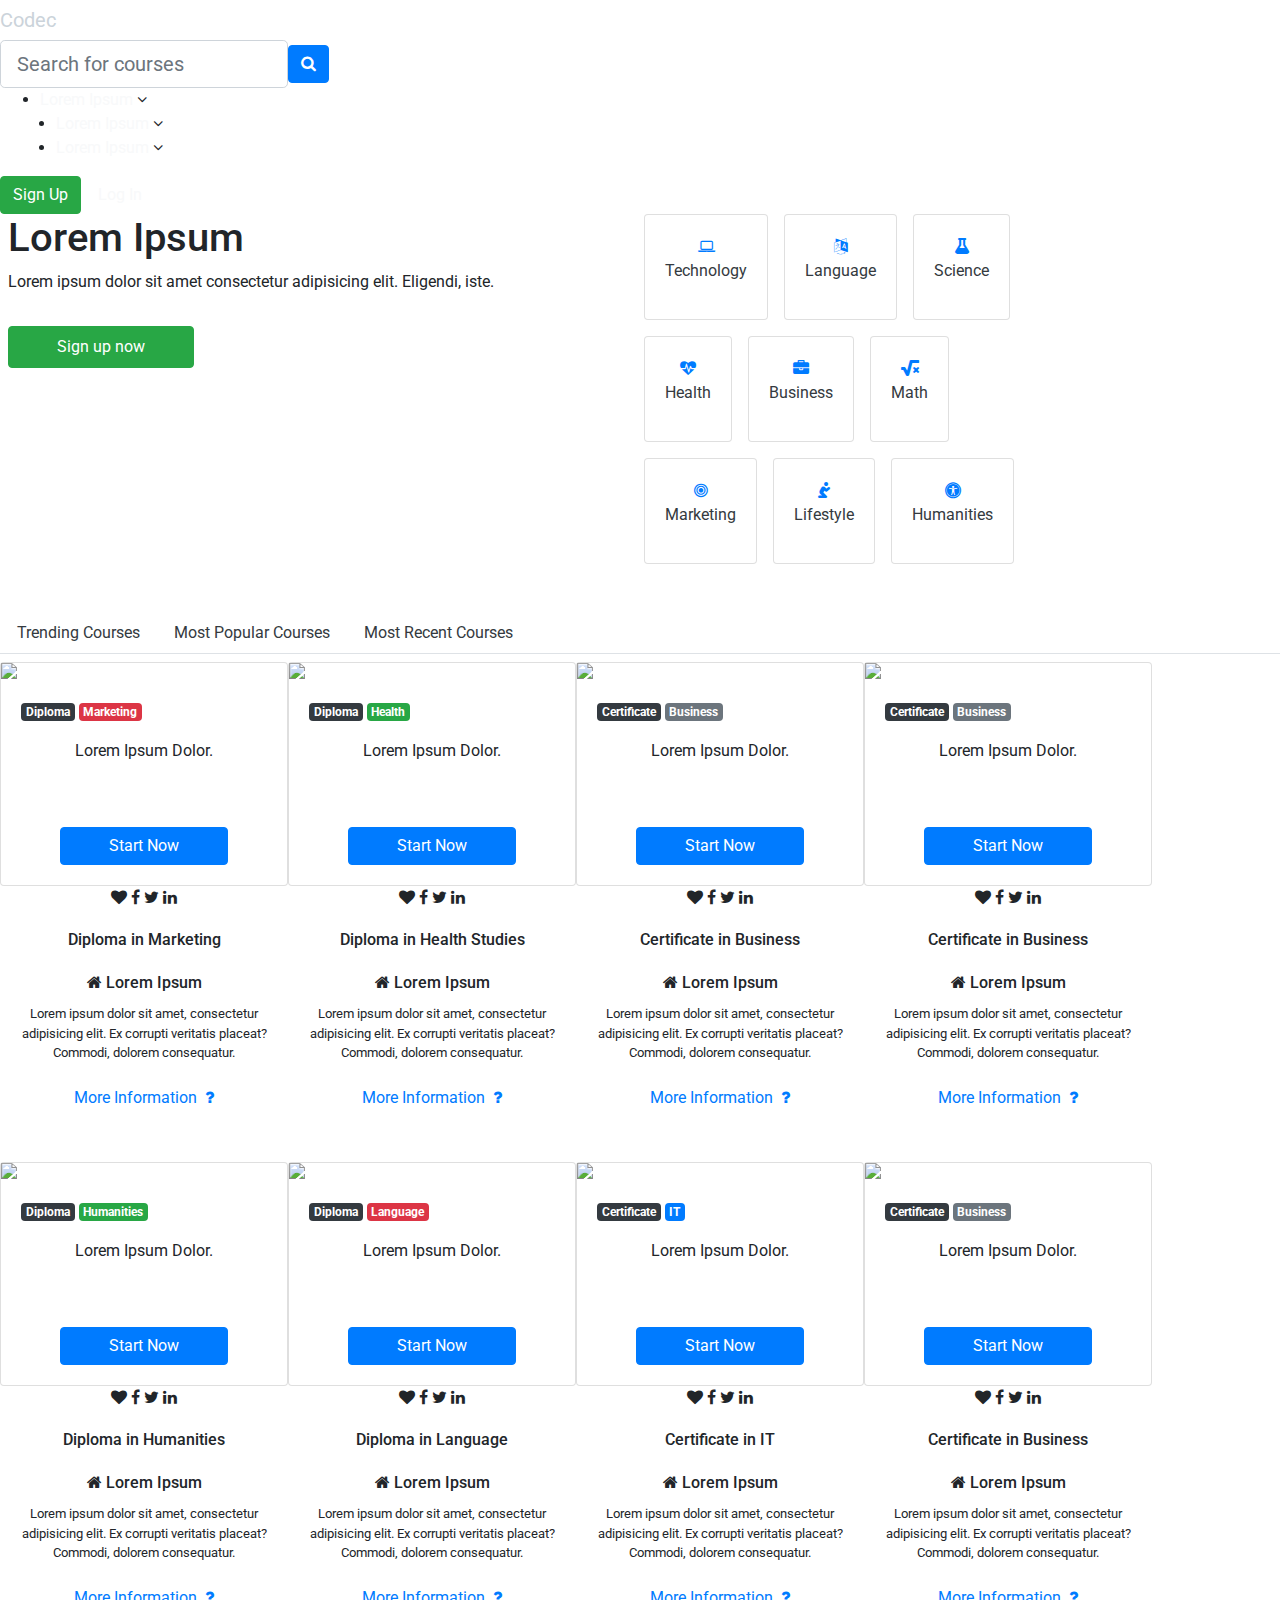
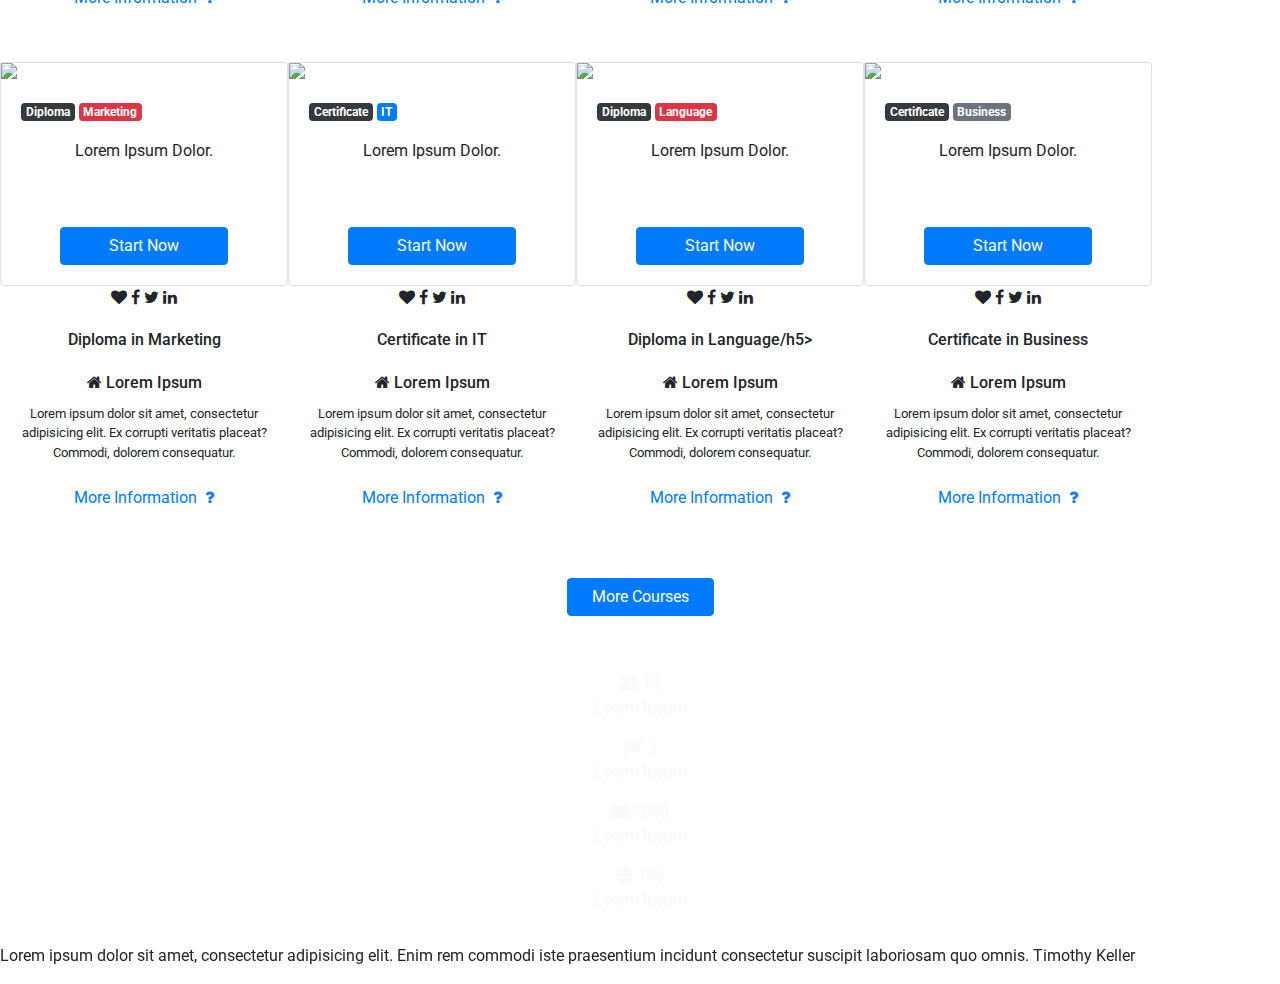
==== commit d0efd9d2: "bug fixed(slick,counterup)" ====
--- a/index.html
+++ b/index.html
@@ -27,16 +27,16 @@
   content="E-learning site, where registered students learn there favourite courses at their own pace">
  <meta name="twitter:image" content="">
  <link href="https://fonts.googleapis.com/css?family=Roboto:300,400,500,700,900" rel="stylesheet">
+ 
  <link rel="stylesheet" href="https://cdnjs.cloudflare.com/ajax/libs/font-awesome/5.11.2/css/all.min.css">
- <!-- <link rel="stylesheet" href="https://cdnjs.cloudflare.com/ajax/libs/twitter-bootstrap/4.3.1/css/bootstrap.min.css">
- <link rel="stylesheet" href="https://cdnjs.cloudflare.com/ajax/libs/font-awesome/5.11.2/css/all.min.css"> -->
+ <link rel="stylesheet" href="https://cdnjs.cloudflare.com/ajax/libs/font-awesome/4.7.0/css/font-awesome.min.css">
+
+ <link rel="stylesheet" href="https://cdnjs.cloudflare.com/ajax/libs/twitter-bootstrap/4.3.1/css/bootstrap.min.css">
 
  <!-- Slick -->
  <link rel="stylesheet" type="text/css" href="css/slick-theme.css" />
  <link rel="stylesheet" type="text/css" href="css/slick.css" />
 
- <link rel="stylesheet" href="css/font-awesome.min.css">
- <link rel="stylesheet" href="css/bootstrap.min.css">
  <link rel="stylesheet" href="css/style.css">
  <title>Codec | E-learning</title>
 </head>
@@ -1425,11 +1425,11 @@
  <script src="js/jquery.min.js"></script>
  <script src="https://cdnjs.cloudflare.com/ajax/libs/popper.js/1.15.0/umd/popper.min.js"></script>
  <script src="https://cdnjs.cloudflare.com/ajax/libs/twitter-bootstrap/4.3.1/js/bootstrap.min.js"></script>
+ <script src="js/slick.min.js"></script>
  <script src="http://cdnjs.cloudflare.com/ajax/libs/waypoints/2.0.3/waypoints.min.js"></script>
  <script src="jquery.counterup.min.js"></script>
- <script src="js/slick.min.js"></script>
  <script src="js/plugin.js"></script>
  </script>
 </body>
 
-</html>+</html>
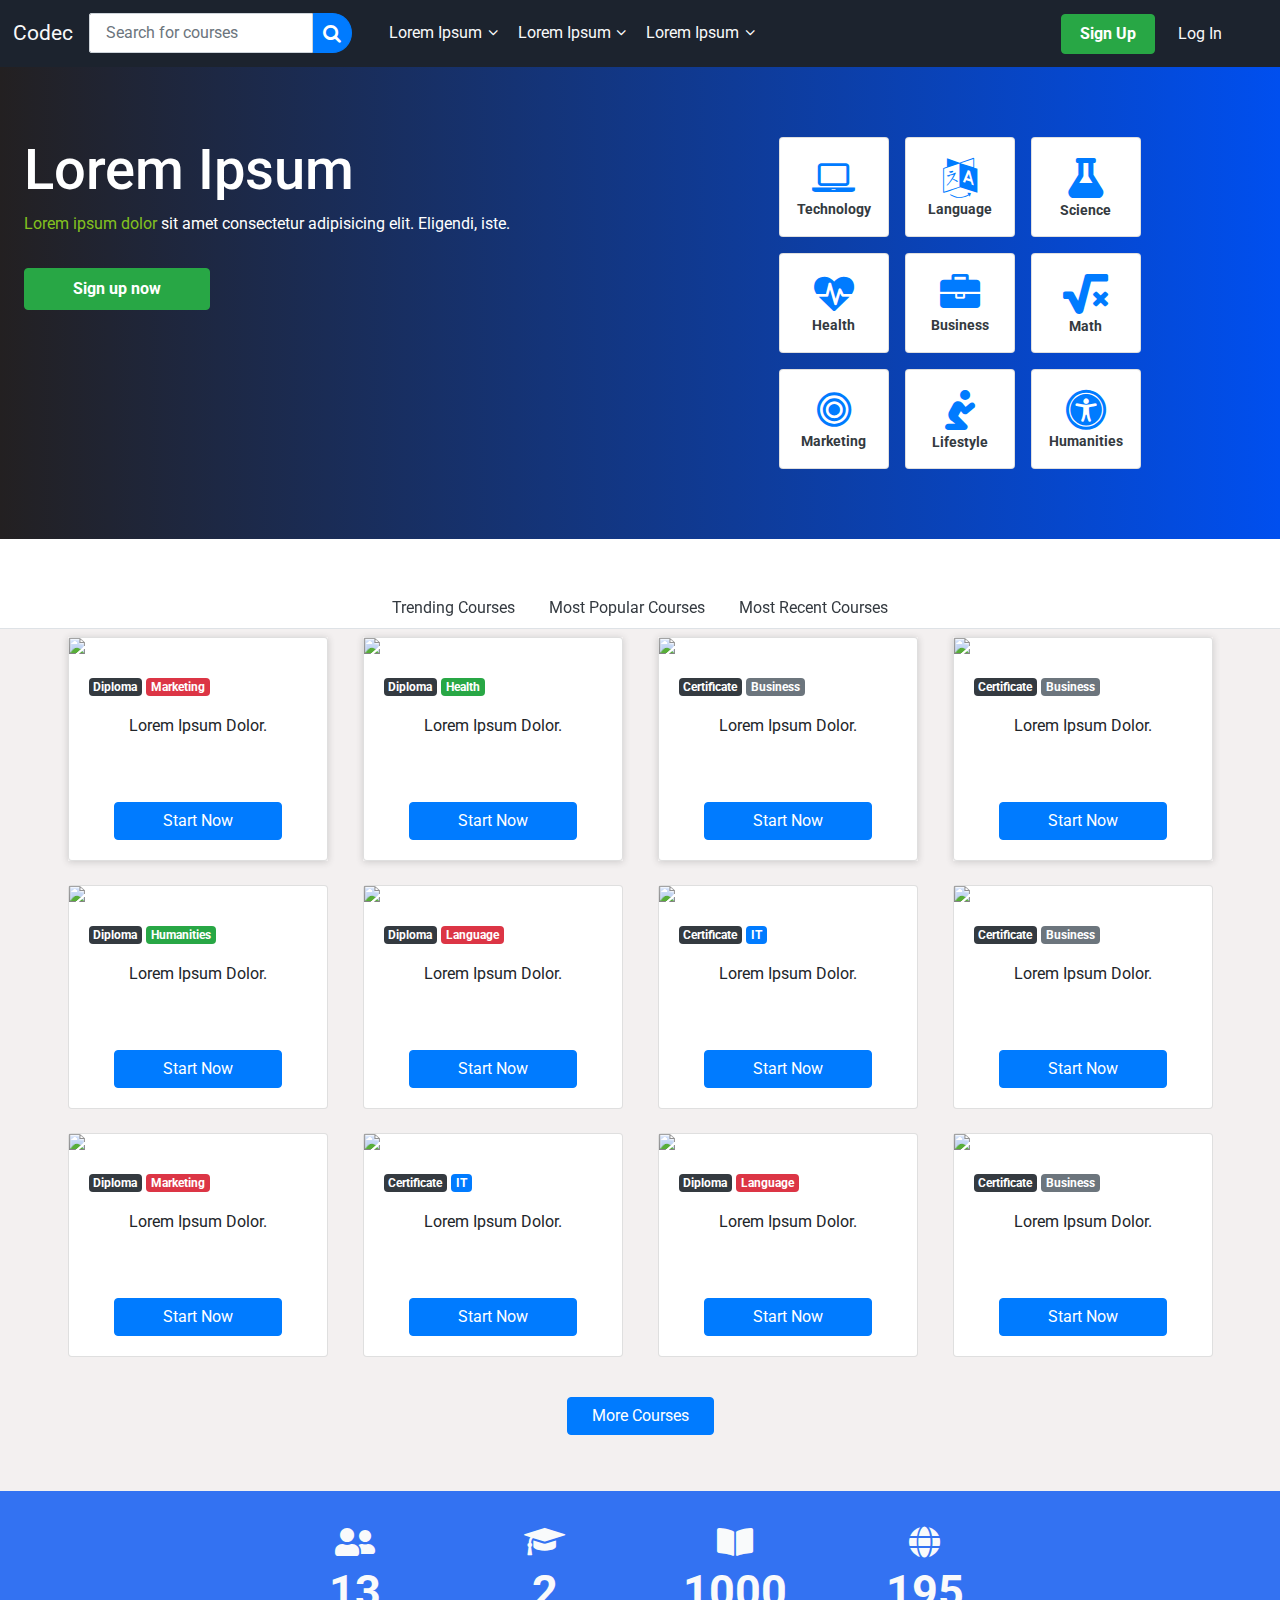
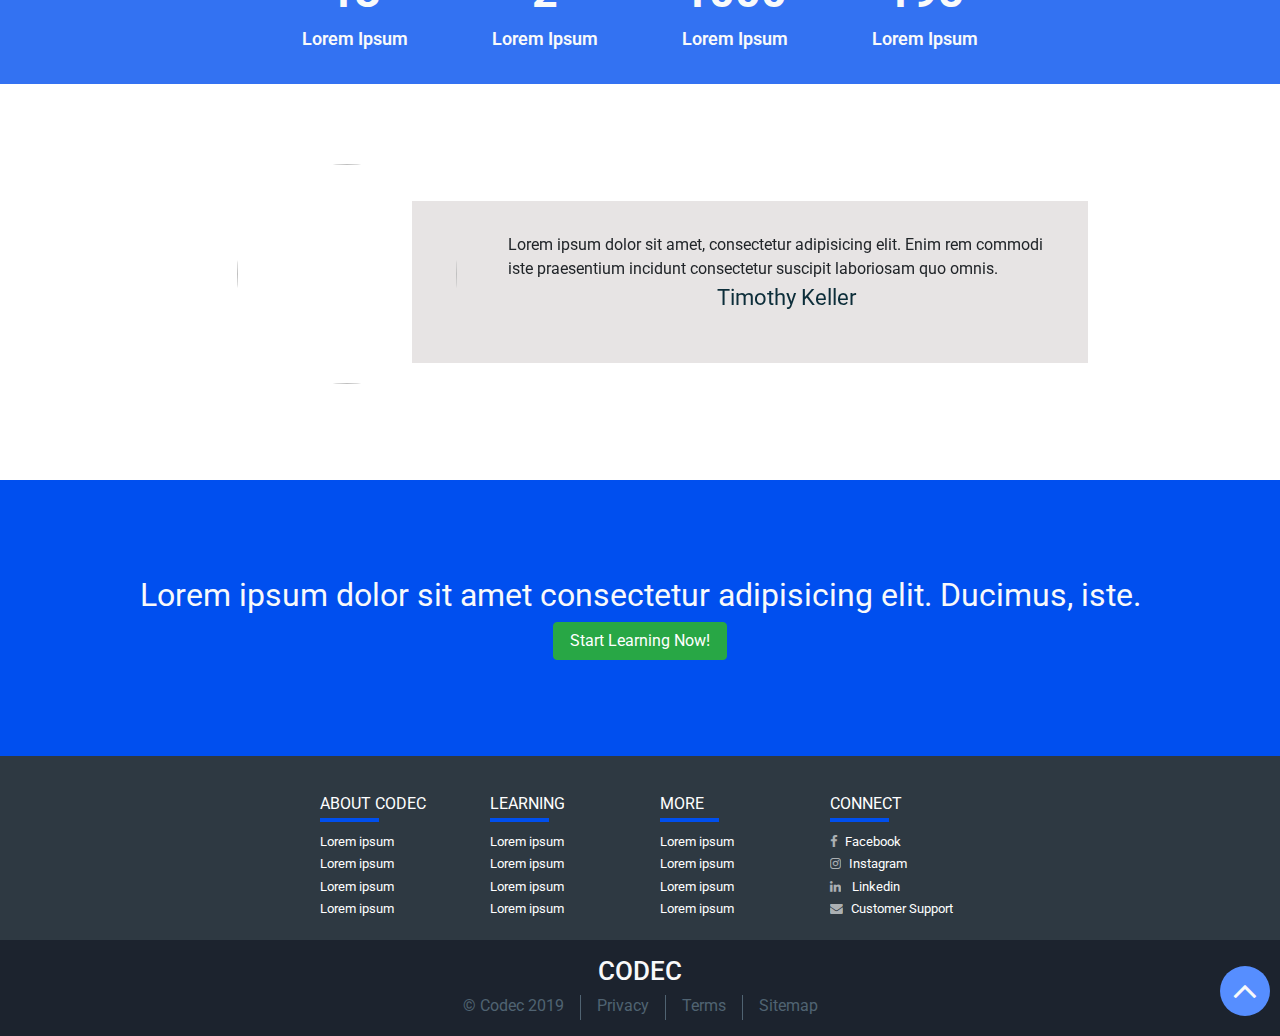
==== commit 2350d93c: "card courses aligned to middle" ====
--- a/index.html
+++ b/index.html
@@ -41,7 +41,7 @@
  <title>Codec | E-learning</title>
 </head>
 
-<body>
+<body id="home">
  <!-- SPINNER -->
  <div class="loader">
   <div class="sk-cube-grid">
@@ -229,7 +229,7 @@
       <div class="container-fluid">
        <div class="row mb-4">
         <div class="courses-item-1">
-         <div class="card" style="width: 18rem;">
+         <div class="card" >
           <img src="https://source.unsplash.com/Oalh2MojUuk/250x160" class="img-fluid">
           <div class="card-body">
            <div class="card-buttons text-left">
@@ -240,7 +240,7 @@
            <a href="#" class="btn btn-md px-5 btn-primary mt-3">Start Now</a>
           </div>
          </div>
-         <div class="card2" style="width: 18rem;">
+         <div class="card2" >
           <span class="courses-social-icons">
            <i class="fa fa-heart icon-item" aria-hidden="true"></i>
            <i class="fa fa-facebook icon-item" aria-hidden="true"></i>
@@ -259,7 +259,7 @@
          </div>
         </div>
         <div class="courses-item-1">
-         <div class="card" style="width: 18rem;">
+         <div class="card">
           <img src="https://source.unsplash.com/hIgeoQjS_iE/250x160" class="img-fluid">
           <div class="card-body">
            <div class="card-buttons text-left">
@@ -270,7 +270,7 @@
            <a href="#" class="btn btn-md px-5 btn-primary mt-3">Start Now</a>
           </div>
          </div>
-         <div class="card2" style="width: 18rem;">
+         <div class="card2" >
           <span class="courses-social-icons">
            <i class="fa fa-heart icon-item" aria-hidden="true"></i>
            <i class="fa fa-facebook icon-item" aria-hidden="true"></i>
@@ -290,7 +290,7 @@
 
         </div>
         <div class="courses-item-1">
-         <div class="card" style="width: 18rem;">
+         <div class="card" >
           <img src="https://source.unsplash.com/SYTO3xs06fU/250x160" class="img-fluid">
           <div class="card-body">
            <div class="card-buttons text-left">
@@ -301,7 +301,7 @@
            <a href="#" class="btn btn-md px-5 btn-primary mt-3">Start Now</a>
           </div>
          </div>
-         <div class="card2" style="width: 18rem;">
+         <div class="card2" >
           <span class="courses-social-icons">
            <i class="fa fa-heart icon-item" aria-hidden="true"></i>
            <i class="fa fa-facebook icon-item" aria-hidden="true"></i>
@@ -320,7 +320,7 @@
          </div>
         </div>
         <div class="courses-item-1">
-         <div class="card" style="width: 18rem;">
+         <div class="card" >
           <img src="https://source.unsplash.com/QckxruozjRg/250x160" class="img-fluid">
           <div class="card-body">
            <div class="card-buttons text-left">
@@ -331,7 +331,7 @@
            <a href="#" class="btn btn-md px-5 btn-primary mt-3">Start Now</a>
           </div>
          </div>
-         <div class="card2" style="width: 18rem;">
+         <div class="card2" >
           <span class="courses-social-icons">
            <i class="fa fa-heart icon-item" aria-hidden="true"></i>
            <i class="fa fa-facebook icon-item" aria-hidden="true"></i>
@@ -353,7 +353,7 @@
        </div>
        <div class="row mb-4">
         <div class="courses-item-2">
-         <div class="card" style="width: 18rem;">
+         <div class="card" >
           <img src="https://source.unsplash.com/Nwl7dtZLmlc/250x160" class="img-fluid">
           <div class="card-body">
            <div class="card-buttons text-left">
@@ -364,7 +364,7 @@
            <a href="#" class="btn btn-md px-5 btn-primary mt-3">Start Now</a>
           </div>
          </div>
-         <div class="card2" style="width: 18rem;">
+         <div class="card2" >
           <span class="courses-social-icons">
            <i class="fa fa-heart icon-item" aria-hidden="true"></i>
            <i class="fa fa-facebook icon-item" aria-hidden="true"></i>
@@ -383,7 +383,7 @@
          </div>
         </div>
         <div class="courses-item-2">
-         <div class="card" style="width: 18rem;">
+         <div class="card" >
           <img src="https://source.unsplash.com/KV9F7Ypl2N0/250x160" class="img-fluid">
           <div class="card-body">
            <div class="card-buttons text-left">
@@ -394,7 +394,7 @@
            <a href="#" class="btn btn-md px-5 btn-primary mt-3">Start Now</a>
           </div>
          </div>
-         <div class="card2" style="width: 18rem;">
+         <div class="card2" >
           <span class="courses-social-icons">
            <i class="fa fa-heart icon-item" aria-hidden="true"></i>
            <i class="fa fa-facebook icon-item" aria-hidden="true"></i>
@@ -413,7 +413,7 @@
          </div>
         </div>
         <div class="courses-item-2">
-         <div class="card" style="width: 18rem;">
+         <div class="card" >
           <img src="https://source.unsplash.com/QBpZGqEMsKg/250x160" class="img-fluid">
           <div class="card-body">
            <div class="card-buttons text-left">
@@ -424,7 +424,7 @@
            <a href="#" class="btn btn-md px-5 btn-primary mt-3">Start Now</a>
           </div>
          </div>
-         <div class="card2" style="width: 18rem;">
+         <div class="card2" >
           <span class="courses-social-icons">
            <i class="fa fa-heart icon-item" aria-hidden="true"></i>
            <i class="fa fa-facebook icon-item" aria-hidden="true"></i>
@@ -443,7 +443,7 @@
          </div>
         </div>
         <div class="courses-item-2">
-         <div class="card" style="width: 18rem;">
+         <div class="card" >
           <img src="https://source.unsplash.com/mpN7xjKQ_Ns/250x160" class="img-fluid">
           <div class="card-body">
            <div class="card-buttons text-left">
@@ -454,7 +454,7 @@
            <a href="#" class="btn btn-md px-5 btn-primary mt-3">Start Now</a>
           </div>
          </div>
-         <div class="card2" style="width: 18rem;">
+         <div class="card2" >
           <span class="courses-social-icons">
            <i class="fa fa-heart icon-item" aria-hidden="true"></i>
            <i class="fa fa-facebook icon-item" aria-hidden="true"></i>
@@ -475,7 +475,7 @@
        </div>
        <div class="row mb-4">
         <div class="courses-item-3">
-         <div class="card" style="width: 18rem;">
+         <div class="card" >
           <img src="https://source.unsplash.com/vMV6r4VRhJ8/250x160" class="img-fluid">
           <div class="card-body">
            <div class="card-buttons text-left">
@@ -486,7 +486,7 @@
            <a href="#" class="btn btn-md px-5 btn-primary mt-3">Start Now</a>
           </div>
          </div>
-         <div class="card2" style="width: 18rem;">
+         <div class="card2" >
           <span class="courses-social-icons">
            <i class="fa fa-heart icon-item" aria-hidden="true"></i>
            <i class="fa fa-facebook icon-item" aria-hidden="true"></i>
@@ -505,7 +505,7 @@
          </div>
         </div>
         <div class="courses-item-3">
-         <div class="card" style="width: 18rem;">
+         <div class="card" >
           <img src="https://source.unsplash.com/KE0nC8-58MQ/250x160" class="img-fluid">
           <div class="card-body">
            <div class="card-buttons text-left">
@@ -516,7 +516,7 @@
            <a href="#" class="btn btn-md px-5 btn-primary mt-3">Start Now</a>
           </div>
          </div>
-         <div class="card2" style="width: 18rem;">
+         <div class="card2" >
           <span class="courses-social-icons">
            <i class="fa fa-heart icon-item" aria-hidden="true"></i>
            <i class="fa fa-facebook icon-item" aria-hidden="true"></i>
@@ -535,7 +535,7 @@
          </div>
         </div>
         <div class="courses-item-3">
-         <div class="card" style="width: 18rem;">
+         <div class="card" >
           <img src="https://source.unsplash.com/i5nMmbr8JYg/250x160" class="img-fluid">
           <div class="card-body">
            <div class="card-buttons text-left">
@@ -546,7 +546,7 @@
            <a href="#" class="btn btn-md px-5 btn-primary mt-3">Start Now</a>
           </div>
          </div>
-         <div class="card2" style="width: 18rem;">
+         <div class="card2" >
           <span class="courses-social-icons">
            <i class="fa fa-heart icon-item" aria-hidden="true"></i>
            <i class="fa fa-facebook icon-item" aria-hidden="true"></i>
@@ -565,7 +565,7 @@
          </div>
         </div>
         <div class="courses-item-3">
-         <div class="card" style="width: 18rem;">
+         <div class="card" >
           <img src="https://source.unsplash.com/5QgIuuBxKwM/250x160" class="img-fluid">
           <div class="card-body">
            <div class="card-buttons text-left">
@@ -576,7 +576,7 @@
            <a href="#" class="btn btn-md px-5 btn-primary mt-3">Start Now</a>
           </div>
          </div>
-         <div class="card2" style="width: 18rem;">
+         <div class="card2" >
           <span class="courses-social-icons">
            <i class="fa fa-heart icon-item" aria-hidden="true"></i>
            <i class="fa fa-facebook icon-item" aria-hidden="true"></i>
@@ -601,7 +601,7 @@
       <div class="container-fluid">
        <div class="row mb-4">
         <div class="courses-item-2">
-         <div class="card" style="width: 18rem;">
+         <div class="card" >
           <img src="https://source.unsplash.com/Nwl7dtZLmlc/250x160" class="img-fluid">
           <div class="card-body">
            <div class="card-buttons text-left">
@@ -612,7 +612,7 @@
            <a href="#" class="btn btn-md px-5 btn-primary mt-3">Start Now</a>
           </div>
          </div>
-         <div class="card2" style="width: 18rem;">
+         <div class="card2" >
           <span class="courses-social-icons">
            <i class="fa fa-heart icon-item" aria-hidden="true"></i>
            <i class="fa fa-facebook icon-item" aria-hidden="true"></i>
@@ -631,7 +631,7 @@
          </div>
         </div>
         <div class="courses-item-2">
-         <div class="card" style="width: 18rem;">
+         <div class="card" >
           <img src="https://source.unsplash.com/KV9F7Ypl2N0/250x160" class="img-fluid">
           <div class="card-body">
            <div class="card-buttons text-left">
@@ -642,7 +642,7 @@
            <a href="#" class="btn btn-md px-5 btn-primary mt-3">Start Now</a>
           </div>
          </div>
-         <div class="card2" style="width: 18rem;">
+         <div class="card2" >
           <span class="courses-social-icons">
            <i class="fa fa-heart icon-item" aria-hidden="true"></i>
            <i class="fa fa-facebook icon-item" aria-hidden="true"></i>
@@ -661,7 +661,7 @@
          </div>
         </div>
         <div class="courses-item-2">
-         <div class="card" style="width: 18rem;">
+         <div class="card" >
           <img src="https://source.unsplash.com/QBpZGqEMsKg/250x160" class="img-fluid">
           <div class="card-body">
            <div class="card-buttons text-left">
@@ -672,7 +672,7 @@
            <a href="#" class="btn btn-md px-5 btn-primary mt-3">Start Now</a>
           </div>
          </div>
-         <div class="card2" style="width: 18rem;">
+         <div class="card2" >
           <span class="courses-social-icons">
            <i class="fa fa-heart icon-item" aria-hidden="true"></i>
            <i class="fa fa-facebook icon-item" aria-hidden="true"></i>
@@ -691,7 +691,7 @@
          </div>
         </div>
         <div class="courses-item-2">
-         <div class="card" style="width: 18rem;">
+         <div class="card" >
           <img src="https://source.unsplash.com/mpN7xjKQ_Ns/250x160" class="img-fluid">
           <div class="card-body">
            <div class="card-buttons text-left">
@@ -702,7 +702,7 @@
            <a href="#" class="btn btn-md px-5 btn-primary mt-3">Start Now</a>
           </div>
          </div>
-         <div class="card2" style="width: 18rem;">
+         <div class="card2" >
           <span class="courses-social-icons">
            <i class="fa fa-heart icon-item" aria-hidden="true"></i>
            <i class="fa fa-facebook icon-item" aria-hidden="true"></i>
@@ -723,7 +723,7 @@
        </div>
        <div class="row mb-4">
         <div class="courses-item-3">
-         <div class="card" style="width: 18rem;">
+         <div class="card" >
           <img src="https://source.unsplash.com/vMV6r4VRhJ8/250x160" class="img-fluid">
           <div class="card-body">
            <div class="card-buttons text-left">
@@ -734,7 +734,7 @@
            <a href="#" class="btn btn-md px-5 btn-primary mt-3">Start Now</a>
           </div>
          </div>
-         <div class="card2" style="width: 18rem;">
+         <div class="card2" >
           <span class="courses-social-icons">
            <i class="fa fa-heart icon-item" aria-hidden="true"></i>
            <i class="fa fa-facebook icon-item" aria-hidden="true"></i>
@@ -753,7 +753,7 @@
          </div>
         </div>
         <div class="courses-item-3">
-         <div class="card" style="width: 18rem;">
+         <div class="card" >
           <img src="https://source.unsplash.com/KE0nC8-58MQ/250x160" class="img-fluid">
           <div class="card-body">
            <div class="card-buttons text-left">
@@ -764,7 +764,7 @@
            <a href="#" class="btn btn-md px-5 btn-primary mt-3">Start Now</a>
           </div>
          </div>
-         <div class="card2" style="width: 18rem;">
+         <div class="card2" >
           <span class="courses-social-icons">
            <i class="fa fa-heart icon-item" aria-hidden="true"></i>
            <i class="fa fa-facebook icon-item" aria-hidden="true"></i>
@@ -783,7 +783,7 @@
          </div>
         </div>
         <div class="courses-item-3">
-         <div class="card" style="width: 18rem;">
+         <div class="card" >
           <img src="https://source.unsplash.com/i5nMmbr8JYg/250x160" class="img-fluid">
           <div class="card-body">
            <div class="card-buttons text-left">
@@ -794,7 +794,7 @@
            <a href="#" class="btn btn-md px-5 btn-primary mt-3">Start Now</a>
           </div>
          </div>
-         <div class="card2" style="width: 18rem;">
+         <div class="card2" >
           <span class="courses-social-icons">
            <i class="fa fa-heart icon-item" aria-hidden="true"></i>
            <i class="fa fa-facebook icon-item" aria-hidden="true"></i>
@@ -813,7 +813,7 @@
          </div>
         </div>
         <div class="courses-item-3">
-         <div class="card" style="width: 18rem;">
+         <div class="card" >
           <img src="https://source.unsplash.com/5QgIuuBxKwM/250x160" class="img-fluid">
           <div class="card-body">
            <div class="card-buttons text-left">
@@ -824,7 +824,7 @@
            <a href="#" class="btn btn-md px-5 btn-primary mt-3">Start Now</a>
           </div>
          </div>
-         <div class="card2" style="width: 18rem;">
+         <div class="card2" >
           <span class="courses-social-icons">
            <i class="fa fa-heart icon-item" aria-hidden="true"></i>
            <i class="fa fa-facebook icon-item" aria-hidden="true"></i>
@@ -845,7 +845,7 @@
        </div>
        <div class="row mb-4">
         <div class="courses-item-1">
-         <div class="card" style="width: 18rem;">
+         <div class="card" >
           <img src="https://source.unsplash.com/Oalh2MojUuk/250x160" class="img-fluid">
           <div class="card-body">
            <div class="card-buttons text-left">
@@ -856,7 +856,7 @@
            <a href="#" class="btn btn-md px-5 btn-primary mt-3">Start Now</a>
           </div>
          </div>
-         <div class="card2" style="width: 18rem;">
+         <div class="card2" >
           <span class="courses-social-icons">
            <i class="fa fa-heart icon-item" aria-hidden="true"></i>
            <i class="fa fa-facebook icon-item" aria-hidden="true"></i>
@@ -875,7 +875,7 @@
          </div>
         </div>
         <div class="courses-item-1">
-         <div class="card" style="width: 18rem;">
+         <div class="card" >
           <img src="https://source.unsplash.com/hIgeoQjS_iE/250x160" class="img-fluid">
           <div class="card-body">
            <div class="card-buttons text-left">
@@ -886,7 +886,7 @@
            <a href="#" class="btn btn-md px-5 btn-primary mt-3">Start Now</a>
           </div>
          </div>
-         <div class="card2" style="width: 18rem;">
+         <div class="card2" >
           <span class="courses-social-icons">
            <i class="fa fa-heart icon-item" aria-hidden="true"></i>
            <i class="fa fa-facebook icon-item" aria-hidden="true"></i>
@@ -906,7 +906,7 @@
 
         </div>
         <div class="courses-item-1">
-         <div class="card" style="width: 18rem;">
+         <div class="card" >
           <img src="https://source.unsplash.com/SYTO3xs06fU/250x160" class="img-fluid">
           <div class="card-body">
            <div class="card-buttons text-left">
@@ -917,7 +917,7 @@
            <a href="#" class="btn btn-md px-5 btn-primary mt-3">Start Now</a>
           </div>
          </div>
-         <div class="card2" style="width: 18rem;">
+         <div class="card2" >
           <span class="courses-social-icons">
            <i class="fa fa-heart icon-item" aria-hidden="true"></i>
            <i class="fa fa-facebook icon-item" aria-hidden="true"></i>
@@ -936,7 +936,7 @@
          </div>
         </div>
         <div class="courses-item-1">
-         <div class="card" style="width: 18rem;">
+         <div class="card" >
           <img src="https://source.unsplash.com/QckxruozjRg/250x160" class="img-fluid">
           <div class="card-body">
            <div class="card-buttons text-left">
@@ -947,7 +947,7 @@
            <a href="#" class="btn btn-md px-5 btn-primary mt-3">Start Now</a>
           </div>
          </div>
-         <div class="card2" style="width: 18rem;">
+         <div class="card2" >
           <span class="courses-social-icons">
            <i class="fa fa-heart icon-item" aria-hidden="true"></i>
            <i class="fa fa-facebook icon-item" aria-hidden="true"></i>
@@ -973,7 +973,7 @@
       <div class="container-fluid">
        <div class="row mb-4">
         <div class="courses-item-3">
-         <div class="card" style="width: 18rem;">
+         <div class="card" >
           <img src="https://source.unsplash.com/vMV6r4VRhJ8/250x160" class="img-fluid">
           <div class="card-body">
            <div class="card-buttons text-left">
@@ -984,7 +984,7 @@
            <a href="#" class="btn btn-md px-5 btn-primary mt-3">Start Now</a>
           </div>
          </div>
-         <div class="card2" style="width: 18rem;">
+         <div class="card2" >
           <span class="courses-social-icons">
            <i class="fa fa-heart icon-item" aria-hidden="true"></i>
            <i class="fa fa-facebook icon-item" aria-hidden="true"></i>
@@ -1003,7 +1003,7 @@
          </div>
         </div>
         <div class="courses-item-3">
-         <div class="card" style="width: 18rem;">
+         <div class="card" >
           <img src="https://source.unsplash.com/KE0nC8-58MQ/250x160" class="img-fluid">
           <div class="card-body">
            <div class="card-buttons text-left">
@@ -1014,7 +1014,7 @@
            <a href="#" class="btn btn-md px-5 btn-primary mt-3">Start Now</a>
           </div>
          </div>
-         <div class="card2" style="width: 18rem;">
+         <div class="card2" >
           <span class="courses-social-icons">
            <i class="fa fa-heart icon-item" aria-hidden="true"></i>
            <i class="fa fa-facebook icon-item" aria-hidden="true"></i>
@@ -1033,7 +1033,7 @@
          </div>
         </div>
         <div class="courses-item-3">
-         <div class="card" style="width: 18rem;">
+         <div class="card" >
           <img src="https://source.unsplash.com/i5nMmbr8JYg/250x160" class="img-fluid">
           <div class="card-body">
            <div class="card-buttons text-left">
@@ -1044,7 +1044,7 @@
            <a href="#" class="btn btn-md px-5 btn-primary mt-3">Start Now</a>
           </div>
          </div>
-         <div class="card2" style="width: 18rem;">
+         <div class="card2" >
           <span class="courses-social-icons">
            <i class="fa fa-heart icon-item" aria-hidden="true"></i>
            <i class="fa fa-facebook icon-item" aria-hidden="true"></i>
@@ -1063,7 +1063,7 @@
          </div>
         </div>
         <div class="courses-item-3">
-         <div class="card" style="width: 18rem;">
+         <div class="card" >
           <img src="https://source.unsplash.com/5QgIuuBxKwM/250x160" class="img-fluid">
           <div class="card-body">
            <div class="card-buttons text-left">
@@ -1074,7 +1074,7 @@
            <a href="#" class="btn btn-md px-5 btn-primary mt-3">Start Now</a>
           </div>
          </div>
-         <div class="card2" style="width: 18rem;">
+         <div class="card2" >
           <span class="courses-social-icons">
            <i class="fa fa-heart icon-item" aria-hidden="true"></i>
            <i class="fa fa-facebook icon-item" aria-hidden="true"></i>
@@ -1095,7 +1095,7 @@
        </div>
        <div class="row mb-4">
         <div class="courses-item-2">
-         <div class="card" style="width: 18rem;">
+         <div class="card" >
           <img src="https://source.unsplash.com/Nwl7dtZLmlc/250x160" class="img-fluid">
           <div class="card-body">
            <div class="card-buttons text-left">
@@ -1106,7 +1106,7 @@
            <a href="#" class="btn btn-md px-5 btn-primary mt-3">Start Now</a>
           </div>
          </div>
-         <div class="card2" style="width: 18rem;">
+         <div class="card2" >
           <span class="courses-social-icons">
            <i class="fa fa-heart icon-item" aria-hidden="true"></i>
            <i class="fa fa-facebook icon-item" aria-hidden="true"></i>
@@ -1125,7 +1125,7 @@
          </div>
         </div>
         <div class="courses-item-2">
-         <div class="card" style="width: 18rem;">
+         <div class="card" >
           <img src="https://source.unsplash.com/KV9F7Ypl2N0/250x160" class="img-fluid">
           <div class="card-body">
            <div class="card-buttons text-left">
@@ -1136,7 +1136,7 @@
            <a href="#" class="btn btn-md px-5 btn-primary mt-3">Start Now</a>
           </div>
          </div>
-         <div class="card2" style="width: 18rem;">
+         <div class="card2" >
           <span class="courses-social-icons">
            <i class="fa fa-heart icon-item" aria-hidden="true"></i>
            <i class="fa fa-facebook icon-item" aria-hidden="true"></i>
@@ -1155,7 +1155,7 @@
          </div>
         </div>
         <div class="courses-item-2">
-         <div class="card" style="width: 18rem;">
+         <div class="card" >
           <img src="https://source.unsplash.com/QBpZGqEMsKg/250x160" class="img-fluid">
           <div class="card-body">
            <div class="card-buttons text-left">
@@ -1166,7 +1166,7 @@
            <a href="#" class="btn btn-md px-5 btn-primary mt-3">Start Now</a>
           </div>
          </div>
-         <div class="card2" style="width: 18rem;">
+         <div class="card2" >
           <span class="courses-social-icons">
            <i class="fa fa-heart icon-item" aria-hidden="true"></i>
            <i class="fa fa-facebook icon-item" aria-hidden="true"></i>
@@ -1185,7 +1185,7 @@
          </div>
         </div>
         <div class="courses-item-2">
-         <div class="card" style="width: 18rem;">
+         <div class="card" >
           <img src="https://source.unsplash.com/mpN7xjKQ_Ns/250x160" class="img-fluid">
           <div class="card-body">
            <div class="card-buttons text-left">
@@ -1196,7 +1196,7 @@
            <a href="#" class="btn btn-md px-5 btn-primary mt-3">Start Now</a>
           </div>
          </div>
-         <div class="card2" style="width: 18rem;">
+         <div class="card2" >
           <span class="courses-social-icons">
            <i class="fa fa-heart icon-item" aria-hidden="true"></i>
            <i class="fa fa-facebook icon-item" aria-hidden="true"></i>
@@ -1217,7 +1217,7 @@
        </div>
        <div class="row mb-4">
         <div class="courses-item-1">
-         <div class="card" style="width: 18rem;">
+         <div class="card" >
           <img src="https://source.unsplash.com/Oalh2MojUuk/250x160" class="img-fluid">
           <div class="card-body">
            <div class="card-buttons text-left">
@@ -1228,7 +1228,7 @@
            <a href="#" class="btn btn-md px-5 btn-primary mt-3">Start Now</a>
           </div>
          </div>
-         <div class="card2" style="width: 18rem;">
+         <div class="card2" >
           <span class="courses-social-icons">
            <i class="fa fa-heart icon-item" aria-hidden="true"></i>
            <i class="fa fa-facebook icon-item" aria-hidden="true"></i>
@@ -1247,7 +1247,7 @@
          </div>
         </div>
         <div class="courses-item-1">
-         <div class="card" style="width: 18rem;">
+         <div class="card" >
           <img src="https://source.unsplash.com/hIgeoQjS_iE/250x160" class="img-fluid">
           <div class="card-body">
            <div class="card-buttons text-left">
@@ -1258,7 +1258,7 @@
            <a href="#" class="btn btn-md px-5 btn-primary mt-3">Start Now</a>
           </div>
          </div>
-         <div class="card2" style="width: 18rem;">
+         <div class="card2" >
           <span class="courses-social-icons">
            <i class="fa fa-heart icon-item" aria-hidden="true"></i>
            <i class="fa fa-facebook icon-item" aria-hidden="true"></i>
@@ -1278,7 +1278,7 @@
 
         </div>
         <div class="courses-item-1">
-         <div class="card" style="width: 18rem;">
+         <div class="card" >
           <img src="https://source.unsplash.com/SYTO3xs06fU/250x160" class="img-fluid">
           <div class="card-body">
            <div class="card-buttons text-left">
@@ -1289,7 +1289,7 @@
            <a href="#" class="btn btn-md px-5 btn-primary mt-3">Start Now</a>
           </div>
          </div>
-         <div class="card2" style="width: 18rem;">
+         <div class="card2" >
           <span class="courses-social-icons">
            <i class="fa fa-heart icon-item" aria-hidden="true"></i>
            <i class="fa fa-facebook icon-item" aria-hidden="true"></i>
@@ -1308,7 +1308,7 @@
          </div>
         </div>
         <div class="courses-item-1">
-         <div class="card" style="width: 18rem;">
+         <div class="card" >
           <img src="https://source.unsplash.com/QckxruozjRg/250x160" class="img-fluid">
           <div class="card-body">
            <div class="card-buttons text-left">
@@ -1319,7 +1319,7 @@
            <a href="#" class="btn btn-md px-5 btn-primary mt-3">Start Now</a>
           </div>
          </div>
-         <div class="card2" style="width: 18rem;">
+         <div class="card2" >
           <span class="courses-social-icons">
            <i class="fa fa-heart icon-item" aria-hidden="true"></i>
            <i class="fa fa-facebook icon-item" aria-hidden="true"></i>
@@ -1421,6 +1421,135 @@
   </div>
 
  </section>
+
+ <!-- LEARN MORE SECTION -->
+ <section class="learnmore" id="learnmore">
+  <div class="container-fluid text-center">
+   <div class="learmore__header text-light">
+    <h2>Lorem ipsum dolor sit amet consectetur adipisicing elit. Ducimus, iste.</h2>
+    <button class="btn btn-md btn-success px-3">Start Learning Now!</button>
+   </div>
+  </div>
+ </section>
+
+ <!-- FOOTER SECTION -->
+  <section id="footer" class="footer w-100">
+   <a href="#home" class="text-light">
+    <span class="footer__go-up text-light">
+     <i class="fa fa-angle-up arrow-up" aria-hidden="true"></i>
+    </span>
+   </a>
+   <footer class="footer section-padding">
+    <div class="navigation__container w-100">
+     <div class="footer__navigation">
+       <div class="container">
+        <div class="nav-container">
+         <h6 class="footer__header">ABOUT CODEC <hr></h6>      
+         <ul class="footer__links">
+          <li class="nav-item">
+           <a href="#" class="nav-link">Lorem ipsum</a>
+          </li>
+          <li class="nav-item">
+           <a href="#" class="nav-link">Lorem ipsum</a>
+          </li>
+          <li class="nav-item">
+           <a href="#" class="nav-link">Lorem ipsum</a>
+          </li>
+          <li class="nav-item">
+           <a href="#" class="nav-link">Lorem ipsum</a>
+          </li>
+         </ul>
+        </div>
+        <div class="nav-container">
+         <h6 class="footer__header">LEARNING<hr></h6> 
+         <ul class="footer__links">
+          <li class="nav-item">
+           <a href="#" class="nav-link">Lorem ipsum</a>
+          </li>
+          <li class="nav-item">
+           <a href="#" class="nav-link">Lorem ipsum</a>
+          </li>
+          <li class="nav-item">
+           <a href="#" class="nav-link">Lorem ipsum</a>
+          </li>
+          <li class="nav-item">
+           <a href="#" class="nav-link">Lorem ipsum</a>
+          </li>
+
+         </ul>
+        </div>
+        <div class="nav-container">
+         <h6 class="footer__header">MORE <hr></h6>
+         <ul class="footer__links">
+          <li class="nav-item">
+           <a href="#" class="nav-link">Lorem ipsum</a>
+          </li>
+          <li class="nav-item">
+           <a href="#" class="nav-link">Lorem ipsum</a>
+          </li>
+          <li class="nav-item">
+           <a href="#" class="nav-link">Lorem ipsum</a>
+          </li>
+          <li class="nav-item">
+           <a href="#" class="nav-link">Lorem ipsum</a>
+          </li>
+         </ul>
+        </div>
+        <div class="nav-container">
+         <h6 class="footer__header">CONNECT <hr></h6>
+         <ul class="footer__links">
+          <li class="nav-item">
+           <a href="#" class="nav-link">
+            <i class="fa fa-facebook" aria-hidden="true"></i><span class="ml-2">Facebook </span>
+           </a>
+          </li>
+          <li class="nav-item">
+           <a href="#" class="nav-link">
+            <i class="fa fa-instagram" aria-hidden="true"></i><span class="ml-2">Instagram</span>
+           </a>
+          </li>
+          <li class="nav-item">
+           <a href="#" class="nav-link">
+            <i class="fa fa-linkedin" aria-hidden="true"></i><span class="ml-2"> Linkedin </span>
+           </a>
+          </li>
+          <li class="nav-item">
+           <a href="#" class="nav-link">
+            <i class="fa fa-envelope" aria-hidden="true"></i><span class="ml-2">Customer Support</span>
+           </a>
+          </li>
+         </ul>
+        </div>
+       </div>
+     </div>
+     <div class="footer__copyright text-light text-center py-3">
+      <h5 class="title">CODEC</h5>
+      <ul class="copyright__links">
+       <li class="nav-item">
+        <a href="" class="nav-link">
+         &copy; Codec 2019
+        </a>
+       </li>
+       <li class="nav-item">
+        <a href="" class="nav-link">
+         Privacy
+        </a>
+       </li>
+       <li class="nav-item">
+        <a href="" class="nav-link">
+         Terms
+        </a>
+       </li>
+       <li class="nav-item">
+        <a href="" class="nav-link">
+        Sitemap
+        </a>
+       </li>
+      </ul>
+     </div>
+    </div>
+   </footer>
+  </section>
  <script src="https://cdnjs.cloudflare.com/ajax/libs/jquery/3.4.1/jquery.slim.min.js"></script>
  <script src="js/jquery.min.js"></script>
  <script src="https://cdnjs.cloudflare.com/ajax/libs/popper.js/1.15.0/umd/popper.min.js"></script>
--- a/css/style.css
+++ b/css/style.css
@@ -0,0 +1,504 @@
+.topnav {
+  width: 100%; }
+  .topnav__logo {
+    flex: 0 0 50px; }
+  .topnav__logo a {
+    font-size: 1.3rem; }
+  .topnav__bg {
+    display: flex;
+    width: 100%;
+    background-color: #1c232e;
+    padding: .4rem .8rem .4rem .8rem;
+    align-items: center; }
+  .topnav .group-1 {
+    display: flex;
+    flex: 0 0 30%; }
+  .topnav .group-2 {
+    display: flex;
+    flex: 0 0 70%;
+    align-items: center; }
+  .topnav__search {
+    border-radius: 2px;
+    -webkit-border-radius: 2px;
+    -moz-border-radius: 2px;
+    -ms-border-radius: 2px;
+    -o-border-radius: 2px;
+    border-top-right-radius: 0;
+    border-bottom-right-radius: 0;
+    height: 40px;
+    width: 224px !important;
+    font-size: 1rem; }
+  .topnav__search-btn {
+    border-radius: 0;
+    border-top-right-radius: 100%;
+    border-bottom-right-radius: 100%;
+    height: 40px;
+    padding-left: .6rem;
+    padding-right: .6rem;
+    font-size: 1.2rem; }
+  .topnav__links-container {
+    margin-top: .9rem; }
+  .topnav__links {
+    flex: 0 0 45%; }
+  .topnav__links-container li {
+    display: inline-block;
+    color: white;
+    cursor: pointer; }
+  .topnav__links-container li a {
+    margin-right: .1rem;
+    text-decoration: none; }
+  .topnav .auth {
+    flex: 0 0 52%; }
+    .topnav .auth__buttons {
+      float: right; }
+      .topnav .auth__buttons .btn {
+        padding: 7px 18px; }
+      .topnav .auth__buttons .signup-btn {
+        font-weight: 700; }
+
+.hero {
+  width: 100%;
+  color: white; }
+  .hero__bg {
+    background: linear-gradient(90deg, #232021 0, #004fef);
+    padding: 70px 1rem; }
+  .hero__header {
+    font-size: 3.5rem; }
+  .hero__green {
+    color: #83c11f; }
+  .hero .signup__btn {
+    font-weight: 700; }
+  .hero__courses {
+    display: grid;
+    justify-content: center; }
+    .hero__courses-item {
+      border-radius: 10px;
+      background: white;
+      -webkit-border-radius: 10px;
+      -moz-border-radius: 10px;
+      -ms-border-radius: 10px;
+      -o-border-radius: 10px;
+      cursor: pointer;
+      transition: transform .3s; }
+      .hero__courses-item:hover {
+        transform: scale(1.1);
+        -webkit-transform: scale(1.1);
+        -moz-transform: scale(1.1);
+        -ms-transform: scale(1.1);
+        -o-transform: scale(1.1); }
+      .hero__courses-item .card {
+        height: 100px;
+        width: 110px; }
+        .hero__courses-item .card-body {
+          padding: 0;
+          padding-top: 20px; }
+      .hero__courses-item i {
+        display: inline-block;
+        font-size: 2.5rem; }
+    .hero__courses-text {
+      font-weight: 700;
+      font-size: .9rem; }
+
+.courses__bg {
+  background-color: #f3f0f0;
+  position: relative;
+  padding-bottom: 50px; }
+.courses .nav-tabs {
+  display: flex;
+  justify-content: center; }
+.courses img {
+  object-fit: cover; }
+.courses-item-1 {
+  position: relative;
+  box-shadow: 0 1px 7px 0 rgba(50, 50, 50, 0.2); }
+.courses-item-2 {
+  position: relative; }
+.courses-item-3 {
+  position: relative; }
+.courses .card {
+  position: relative;
+  background: white;
+  top: 0;
+  z-index: 5; }
+  .courses .card:hover {
+    z-index: 1; }
+.courses .card2 {
+  position: absolute;
+  padding: 30px 0;
+  top: 0;
+  background: white;
+  height: 300px;
+  z-index: 3;
+  opacity: 0;
+  transition: opacity 0.4s ease-in; }
+  .courses .card2:hover {
+    z-index: 6;
+    opacity: 1; }
+  .courses .card2 .icon-item {
+    font-size: 1.5rem;
+    color: white;
+    height: 40px;
+    width: 40px;
+    background-color: #004fef;
+    padding-top: 8px;
+    border-radius: 100%;
+    -webkit-border-radius: 100%;
+    -moz-border-radius: 100%;
+    -ms-border-radius: 100%;
+    -o-border-radius: 100%; }
+  .courses .card2 .question {
+    color: white;
+    background-color: #004fef;
+    padding-top: 2px;
+    height: 20px;
+    width: 20px;
+    border-radius: 100%;
+    -webkit-border-radius: 100%;
+    -moz-border-radius: 100%;
+    -ms-border-radius: 100%;
+    -o-border-radius: 100%; }
+  .courses .card2 .nav-link {
+    color: #004fef; }
+.courses .row {
+  display: grid;
+  width: 100%;
+  margin: auto;
+  grid-template-columns: repeat(auto-fit, minmax(250px, 260px));
+  gap: 35px;
+  grid-gap: 35px;
+  justify-content: center;
+  align-items: center; }
+
+.loader {
+  display: none;
+  position: fixed;
+  top: 0;
+  height: 100vh;
+  width: 100vw;
+  background-color: rgba(0, 0, 0, 0.7);
+  z-index: 100; }
+  .loader .sk-cube-grid {
+    width: 40px;
+    height: 40px;
+    margin: 100px auto;
+    position: absolute;
+    top: 30%;
+    left: 50%;
+    transform: translate3d(-50%, -50%, 0);
+    -webkit-transform: translate3d(-50%, -50%, 0);
+    -moz-transform: translate3d(-50%, -50%, 0);
+    transform: scale(2); }
+  .loader .sk-cube-grid .sk-cube {
+    width: 33%;
+    height: 33%;
+    background-color: white;
+    float: left;
+    -webkit-animation: sk-cubeGridScaleDelay 1.3s infinite ease-in-out;
+    animation: sk-cubeGridScaleDelay 1.3s infinite ease-in-out; }
+  .loader .sk-cube-grid .sk-cube1 {
+    -webkit-animation-delay: 0.2s;
+    animation-delay: 0.2s; }
+  .loader .sk-cube-grid .sk-cube2 {
+    -webkit-animation-delay: 0.3s;
+    animation-delay: 0.3s; }
+  .loader .sk-cube-grid .sk-cube3 {
+    -webkit-animation-delay: 0.4s;
+    animation-delay: 0.4s; }
+  .loader .sk-cube-grid .sk-cube4 {
+    -webkit-animation-delay: 0.1s;
+    animation-delay: 0.1s; }
+  .loader .sk-cube-grid .sk-cube5 {
+    -webkit-animation-delay: 0.2s;
+    animation-delay: 0.2s; }
+  .loader .sk-cube-grid .sk-cube6 {
+    -webkit-animation-delay: 0.3s;
+    animation-delay: 0.3s; }
+  .loader .sk-cube-grid .sk-cube7 {
+    -webkit-animation-delay: 0s;
+    animation-delay: 0s; }
+  .loader .sk-cube-grid .sk-cube8 {
+    -webkit-animation-delay: 0.1s;
+    animation-delay: 0.1s; }
+  .loader .sk-cube-grid .sk-cube9 {
+    -webkit-animation-delay: 0.2s;
+    animation-delay: 0.2s; }
+@-webkit-keyframes sk-cubeGridScaleDelay {
+  0%,
+    70%,
+    100% {
+    -webkit-transform: scale3D(1, 1, 1);
+    transform: scale3D(1, 1, 1); }
+  35% {
+    -webkit-transform: scale3D(0, 0, 1);
+    transform: scale3D(0, 0, 1); } }
+@keyframes sk-cubeGridScaleDelay {
+  0%,
+    70%,
+    100% {
+    -webkit-transform: scale3D(1, 1, 1);
+    transform: scale3D(1, 1, 1); }
+  35% {
+    -webkit-transform: scale3D(0, 0, 1);
+    transform: scale3D(0, 0, 1); } }
+.counter {
+  font-size: 2.8rem;
+  font-weight: 700;
+  display: block; }
+  .counter-text {
+    font-size: 1.1rem;
+    font-weight: 600; }
+  .counter__bg {
+    background-color: #004fef;
+    padding: 1rem;
+    padding-top: 2.2rem;
+    opacity: .8; }
+    .counter__bg i {
+      display: block;
+      font-size: 2rem; }
+  .counter__items {
+    display: grid;
+    grid-template-columns: repeat(auto-fit, minmax(150px, 170px));
+    justify-content: center;
+    align-items: center;
+    width: 80%;
+    gap: 20px; }
+
+.stories {
+  position: relative;
+  padding: 5rem 0; }
+  .stories__heading {
+    background: white; }
+
+.review {
+  width: 70%;
+  margin: 0 auto; }
+  .review__stories {
+    width: 100%;
+    display: flex !important;
+    flex: 1; }
+
+.stories__text {
+  background: #e7e4e4;
+  padding: 2rem 1.5rem 2rem 6rem;
+  align-self: center; }
+
+.stories__shape {
+  position: relative;
+  left: 45px;
+  z-index: 2; }
+
+.stories__name {
+  font-size: 1.4rem;
+  display: block;
+  margin-right: auto;
+  margin-left: auto;
+  width: 200px;
+  color: #0d2e3a; }
+
+.rounded-circle {
+  border-radius: 50%;
+  -webkit-border-radius: 50%;
+  -moz-border-radius: 50%;
+  -ms-border-radius: 50%;
+  -o-border-radius: 50%;
+  width: 220px;
+  height: 220px; }
+
+.learnmore {
+  background-color: #004fef;
+  padding: 1rem;
+  padding: 6rem 1rem; }
+  .learnmore h2 {
+    font-weight: 400; }
+
+.footer {
+  background: #2e3942;
+  margin-bottom: 0;
+  font-size: 1.5rem;
+  padding: 20px 0 0;
+  position: relative; }
+  .footer__header {
+    color: white;
+    width: 110px;
+    font-weight: 400;
+    line-height: 16px; }
+  .footer hr {
+    border: 2px solid #004fef;
+    display: block;
+    padding: 0;
+    margin: 0;
+    margin-top: 6px;
+    width: 50%; }
+  .footer__links {
+    list-style: none;
+    margin: 0;
+    padding: 0;
+    padding-bottom: 20px;
+    width: 130px; }
+    .footer__links i {
+      opacity: .6; }
+    .footer__links li {
+      margin: 0;
+      padding: 0; }
+      .footer__links li a {
+        color: white;
+        font-size: .8rem;
+        margin: 0;
+        padding: .1rem 0;
+        transition: all .25s ease-in; }
+        .footer__links li a:hover {
+          padding-left: .2rem; }
+  .footer .container {
+    display: grid;
+    grid-template-columns: repeat(auto-fit, minmax(140px, 150px));
+    justify-content: center;
+    align-items: center;
+    gap: 20px; }
+  .footer .nav-container {
+    margin: 0 auto; }
+  .footer__go-up {
+    position: absolute;
+    right: 10px;
+    bottom: 20px;
+    z-index: 2;
+    border-radius: 50%;
+    -webkit-border-radius: 50%;
+    -moz-border-radius: 50%;
+    -ms-border-radius: 50%;
+    -o-border-radius: 50%;
+    width: 50px;
+    height: 50px;
+    background: #568eff; }
+    .footer__go-up .arrow-up {
+      position: relative;
+      top: 4px;
+      left: 12px;
+      font-size: 2.5rem; }
+  .footer__copyright {
+    width: 100%;
+    background: #1c232e; }
+    .footer__copyright .title {
+      font-size: 1.6rem; }
+    .footer__copyright .copyright__links {
+      display: flex;
+      justify-content: center;
+      align-items: center;
+      width: 99%;
+      margin: auto;
+      list-style: none; }
+      .footer__copyright .copyright__links li {
+        height: 25px;
+        line-height: 5px;
+        vertical-align: middle; }
+        .footer__copyright .copyright__links li:not(:last-child) {
+          border-right: 1px solid #506372; }
+      .footer__copyright .copyright__links a {
+        font-size: 1rem;
+        color: #506372; }
+        .footer__copyright .copyright__links a:hover {
+          color: #627a8d; }
+
+.hvr-left {
+  display: inline-block;
+  vertical-align: middle;
+  -webkit-transform: perspective(1px) translateZ(0);
+  transform: perspective(1px) translateZ(0);
+  box-shadow: 0 0 1px rgba(0, 0, 0, 0);
+  position: relative;
+  overflow: hidden;
+  cursor: pointer; }
+
+.hvr-left:before {
+  content: "";
+  position: absolute;
+  z-index: -1;
+  left: 0;
+  right: 100%;
+  bottom: 0;
+  background: #004fef;
+  height: 4px;
+  -webkit-transition-property: right;
+  transition-property: right;
+  -webkit-transition-duration: 0.3s;
+  transition-duration: 0.3s;
+  -webkit-transition-timing-function: ease-out;
+  transition-timing-function: ease-out; }
+
+.hvr-left:active:before,
+.hvr-left:focus:before,
+.hvr-left:hover:before {
+  right: 0; }
+
+@media (max-width: 1256px) {
+  .topnav__bg {
+    display: inline-block; }
+  .topnav .group-1 {
+    display: grid;
+    gap: 10px;
+    grid-template-columns: 70px 1fr; }
+  .topnav .group-2 {
+    display: grid;
+    grid-template-columns: 2fr 1fr; }
+  .topnav__search {
+    width: 92% !important; } }
+@media (max-width: 594px) {
+  .topnav__search {
+    width: 80% !important; } }
+@media (max-width: 990px) {
+  .hero {
+    text-align: center; }
+    .hero__bg {
+      padding: 40px 1rem; }
+    .hero__header {
+      font-size: 2rem; }
+    .hero .card {
+      width: 90px; } }
+@media (min-width: 992px) and (max-width: 1048px) {
+  .counter__items {
+    width: 90%;
+    gap: 10px; } }
+@media (max-width: 991px) {
+  .counter__items {
+    width: 50%;
+    gap: 20px; } }
+@media (min-width: 700px) and (max-width: 930px) {
+  .review {
+    width: 80%; } }
+@media (max-width: 699px) {
+  .review {
+    width: 100%; }
+    .review__stories {
+      flex-direction: column; }
+    .review .stories__shape {
+      position: static;
+      text-align: center;
+      display: inline-block; }
+    .review img {
+      display: inline-block; } }
+@media (max-width: 410px) {
+  .footer__copyright .copyright__links {
+    flex-direction: column; }
+    .footer__copyright .copyright__links li {
+      border: none !important;
+      padding-top: 0.5rem;
+      padding-bottom: 0.5rem; } }
+*,
+*::before,
+*::after {
+  margin: 0;
+  padding: 0;
+  box-sizing: inherit; }
+
+html {
+  scroll-behavior: smooth;
+  max-width: 100%;
+  overflow-x: hidden; }
+
+body {
+  box-sizing: border-box;
+  max-width: 100%;
+  overflow-x: hidden;
+  font-family: 'Roboto', sans-serif;
+  position: relative; }
+
+/*# sourceMappingURL=style.css.map */
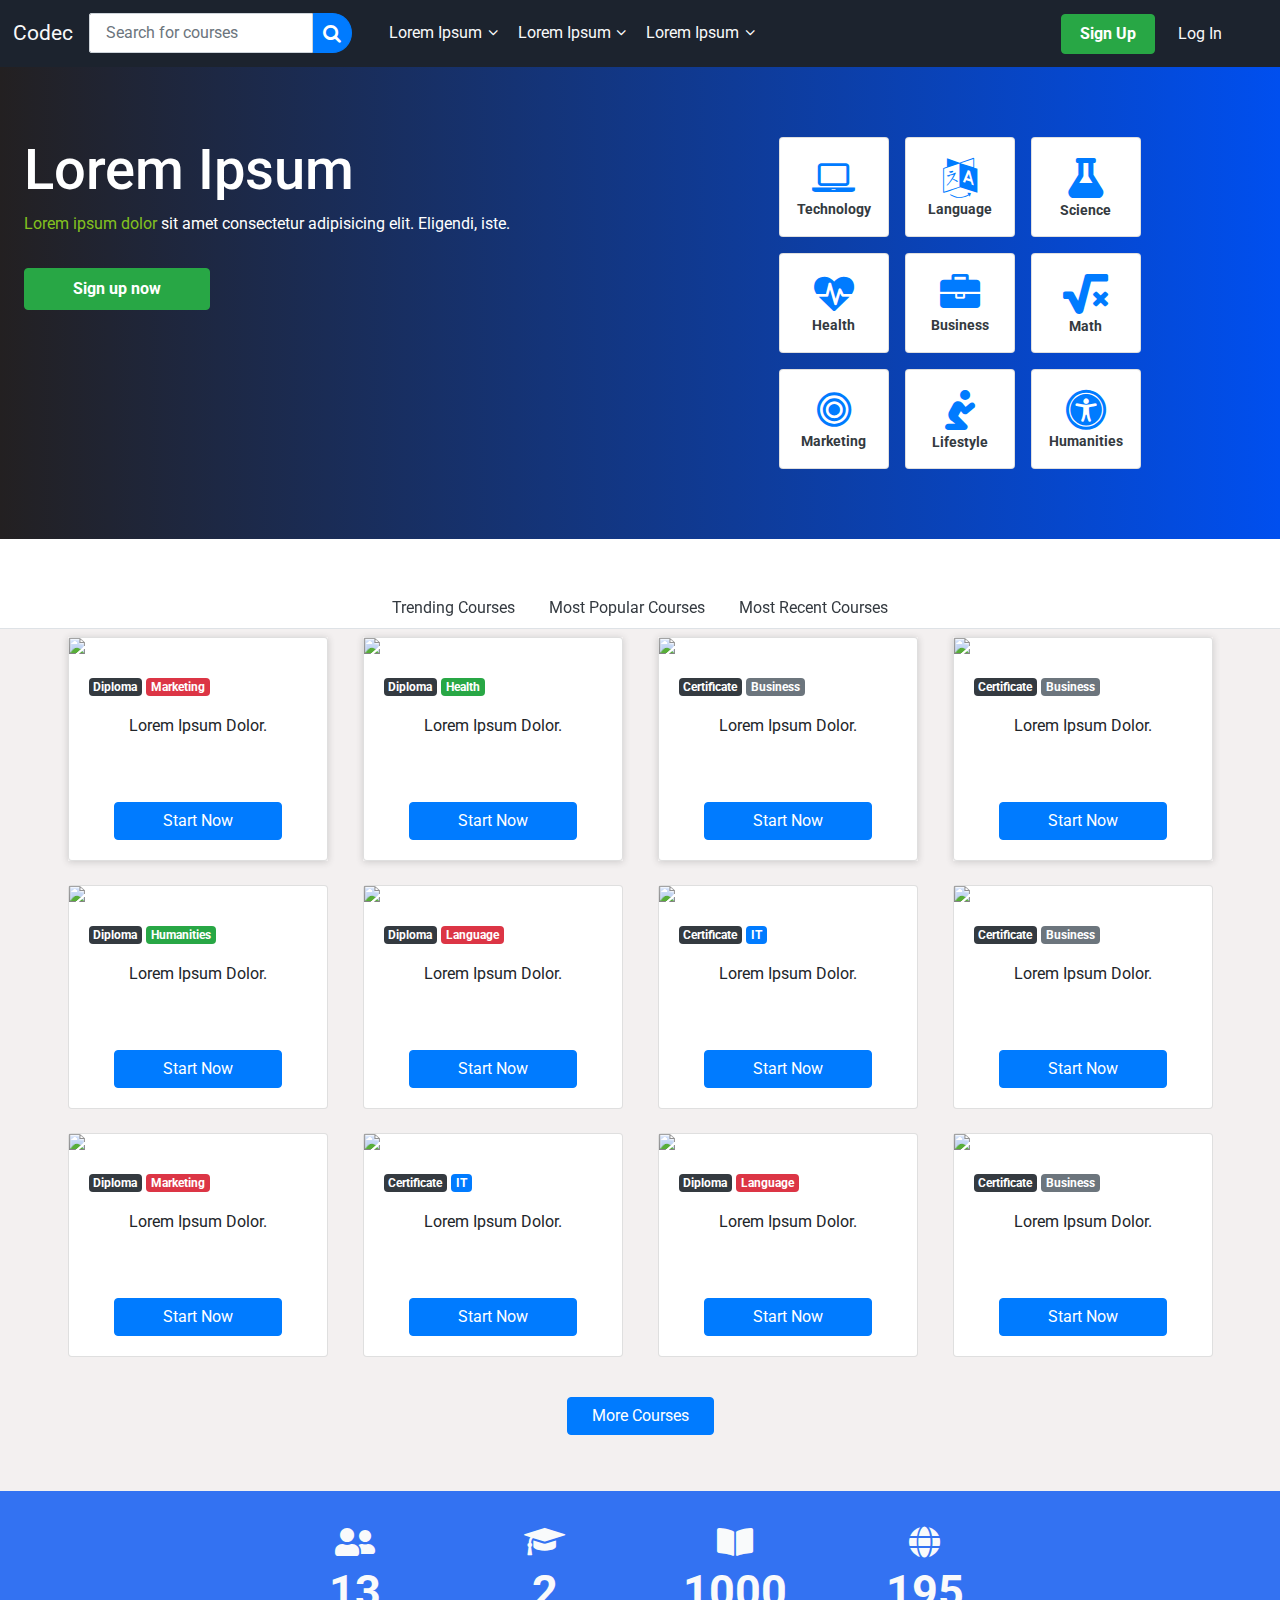
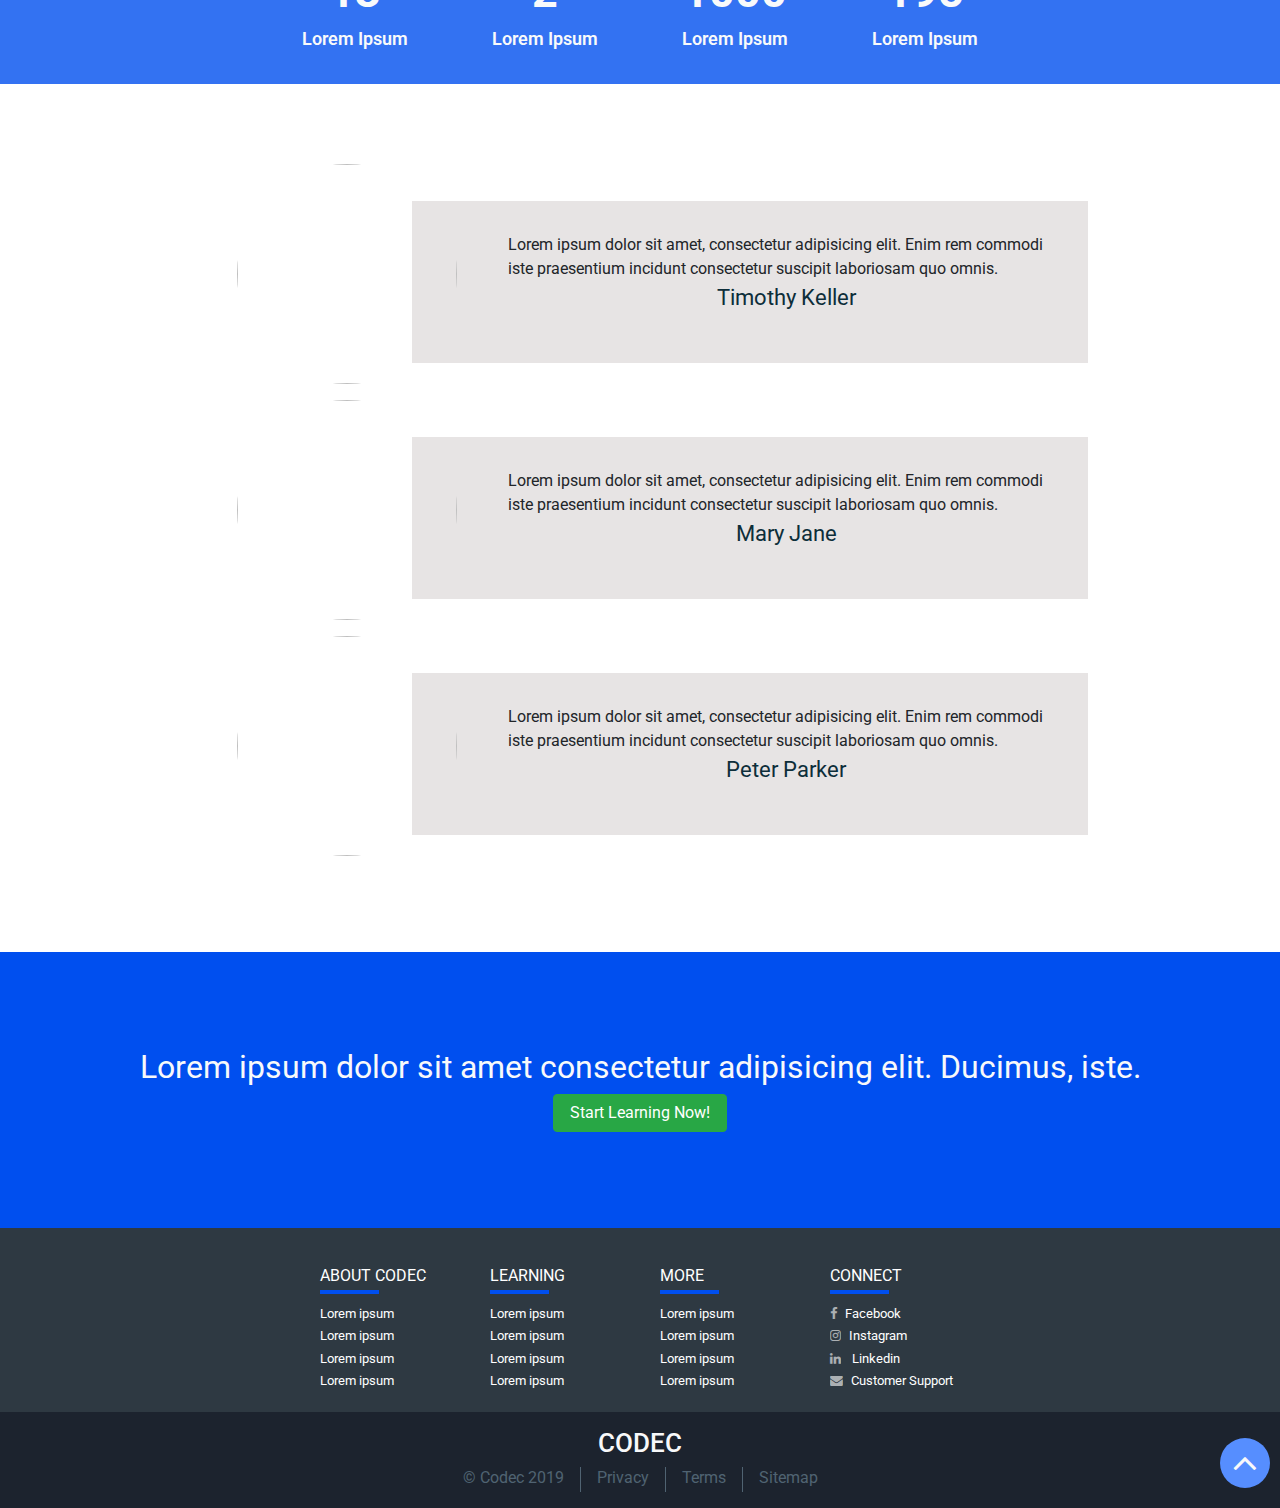
==== commit b8d517e9: "slick slider and counter up bug fixed" ====
--- a/index.html
+++ b/index.html
@@ -1550,13 +1550,14 @@
     </div>
    </footer>
   </section>
- <script src="https://cdnjs.cloudflare.com/ajax/libs/jquery/3.4.1/jquery.slim.min.js"></script>
+ 
  <script src="js/jquery.min.js"></script>
  <script src="https://cdnjs.cloudflare.com/ajax/libs/popper.js/1.15.0/umd/popper.min.js"></script>
  <script src="https://cdnjs.cloudflare.com/ajax/libs/twitter-bootstrap/4.3.1/js/bootstrap.min.js"></script>
  <script src="js/slick.min.js"></script>
- <script src="http://cdnjs.cloudflare.com/ajax/libs/waypoints/2.0.3/waypoints.min.js"></script>
- <script src="jquery.counterup.min.js"></script>
+ <script src="https://cdnjs.cloudflare.com/ajax/libs/waypoints/2.0.3/waypoints.min.js"></script>
+ <script src=" https://cdn.jsdelivr.net/jquery.counterup/1.0/jquery.counterup.min.js"></script>
+
  <script src="js/plugin.js"></script>
  </script>
 </body>
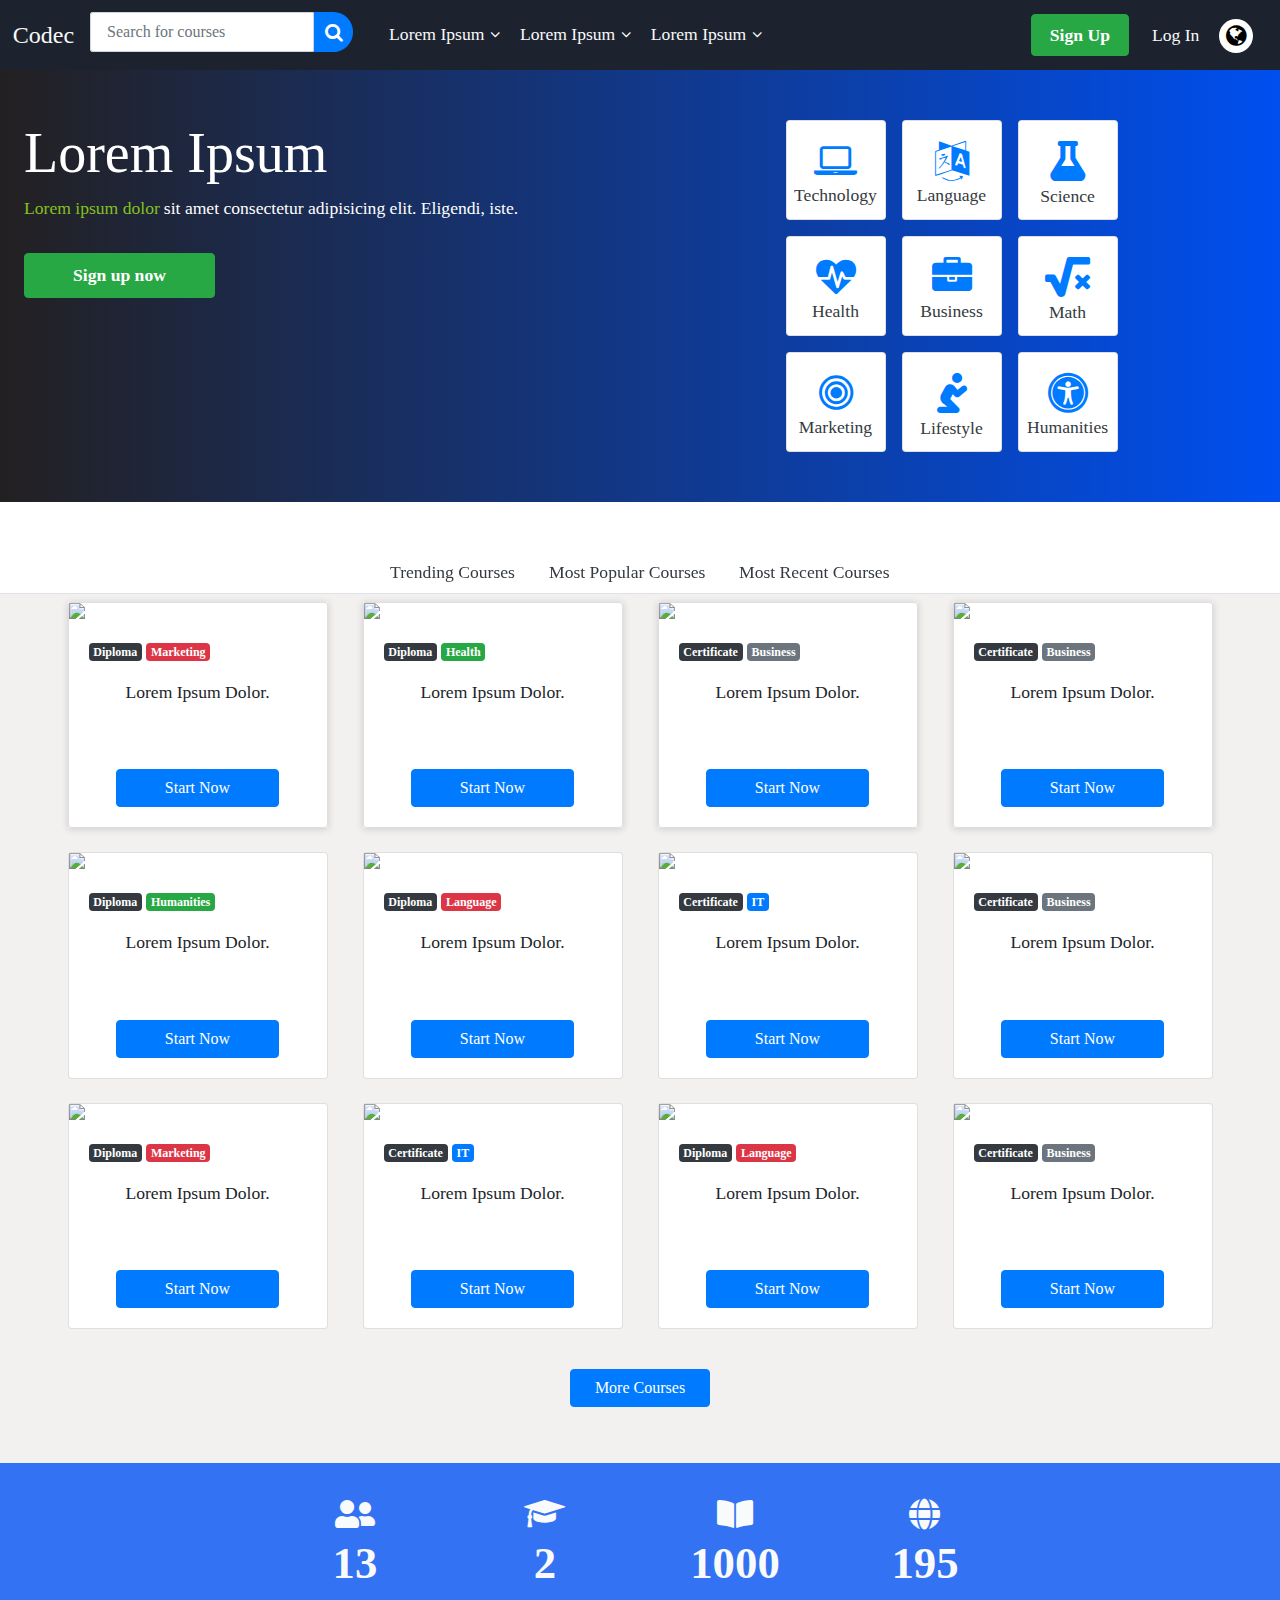
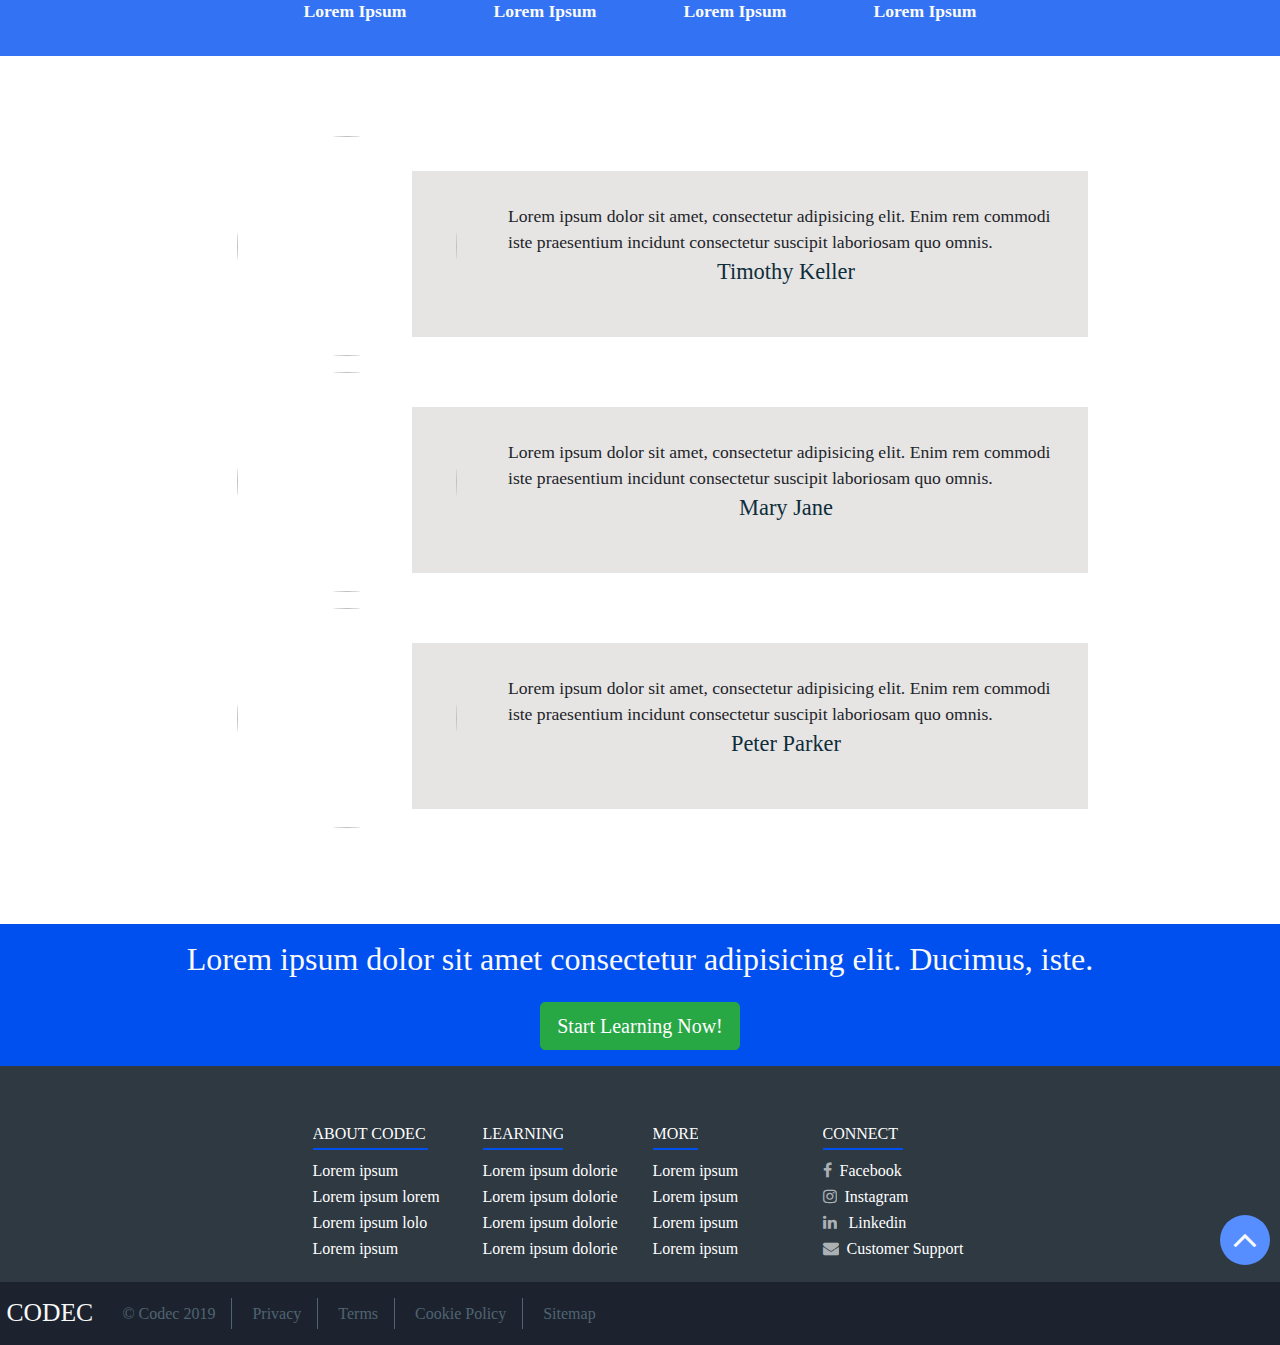
==== commit 505d11e7: "bug fixed" ====
--- a/index.html
+++ b/index.html
@@ -26,7 +26,6 @@
  <meta name="twitter:description"
   content="E-learning site, where registered students learn there favourite courses at their own pace">
  <meta name="twitter:image" content="">
- <link href="https://fonts.googleapis.com/css?family=Roboto:300,400,500,700,900" rel="stylesheet">
  
  <link rel="stylesheet" href="https://cdnjs.cloudflare.com/ajax/libs/font-awesome/5.11.2/css/all.min.css">
  <link rel="stylesheet" href="https://cdnjs.cloudflare.com/ajax/libs/font-awesome/4.7.0/css/font-awesome.min.css">
@@ -77,29 +76,121 @@
     <div class="group-2">
      <div class="topnav__links">
       <ul class="topnav__links-container">
-       <li>
+       <li class="toggle-1">
         <a class="text-light" href="#">Lorem Ipsum</a>
         <i class="fa fa-angle-down" aria-hidden="true"></i>
+        <i class="fa fa-angle-up" aria-hidden="true"></i>
        </li>
-       <li class="ml-3">
+       <li class="ml-3 toggle-2">
         <a class="text-light" href="#">Lorem Ipsum</a>
         <i class="fa fa-angle-down" aria-hidden="true"></i>
+        <i class="fa fa-angle-up" aria-hidden="true"></i>
        </li>
-       <li class="ml-3">
+       <li class="ml-3 toggle-3">
         <a class="text-light" href="#">Lorem Ipsum</a>
         <i class="fa fa-angle-down" aria-hidden="true"></i>
+        <i class="fa fa-angle-up" aria-hidden="true"></i>
        </li>
       </ul>
      </div>
-
 
      <div class="auth">
       <div class="auth__buttons">
        <button class="btn btn-success signup-btn">Sign Up</button>
        <button class="btn text-light login-btn">Log In</button>
+       
+       <span class="language">
+        <i class="fa fa-globe" aria-hidden="true"></i>
+       </span>
       </div>
      </div>
     </div>
+    <!-- MOBILE VIEW -->
+    <div class="mobile">
+     <li class="mobile-logo">
+      <a href="#" class="nav-link navbar-brand">CODEC</a>
+     </li>
+     <ul>
+      <li class="togglenav">
+       <i class="fa fa-bars" aria-hidden="true"></i>
+       <i class="fa fa-times" aria-hidden="true"></i>
+      </li>
+      <li class="search-icon">
+       <i class="fa fa-search" aria-hidden="true"></i>
+      </li>
+
+      <li class="mobile-login">
+       <a href="#" class="">Hello, Log in <i class="fas fa-user"></i> </a>
+      </li>
+     </ul>
+    </div>
+   </div>
+   <div class="dropdown-1">
+    <span> <a href="#"><i class="fa fa-laptop" aria-hidden="true"></i></a>
+     <p class="hero__courses-text text-dark"> Technology </p>
+    </span>
+    <span> <a href="#"><i class="fa fa-language" aria-hidden="true"></i></a>
+     <p class="hero__courses-text text-dark"> Language </p>
+    </span>
+    <span> <a href="#"><i class="fas fa-flask" aria-hidden="true"></i></a>
+     <p class="hero__courses-text text-dark"> Science</p>
+    </span>
+    <span><a href="#"><i class="fa fa-heartbeat" aria-hidden="true"></i></a>
+     <p class="hero__courses-text text-dark"> Health</p>
+    </span>
+    <span><a href="#"><i class="fa fa-briefcase" aria-hidden="true"></i></a>
+     <p class="hero__courses-text text-dark"> Business</p>
+    </span>
+    <span> <a href="#"><i class="fas fa-square-root-alt" aria-hidden="true"></i></a>
+     <p class="hero__courses-text text-dark"> Math</p>
+    </span>
+    <span><a href="#"><i class="fa fa-bullseye" aria-hidden="true"></i></a>
+     <p class="hero__courses-text text-dark"> Marketing </p>
+    </span>
+    <span> <a href="#"><i class="fas fa-pray" aria-hidden="true"></i></a>
+     <p class="hero__courses-text text-dark"> Lifestyle </p>
+    </span>
+    <span><a href="#"><i class="fa fa-universal-access" aria-hidden="true"></i></a>
+     <p class="hero__courses-text text-dark"> Humanities </p>
+    </span>
+    <span><a href="#"><i class="fa fa-th-large" aria-hidden="true"></i></a>
+     <p class="hero__courses-text text-dark"> All Categories </p>
+    </span>
+   </div>
+   <div class="dropdown-2">
+    <span> <a href="#"><i class="fa fa-certificate" aria-hidden="true"></i></a>
+     <p class="hero__courses-text text-dark"> Certificate Courses</p>
+    </span>
+    <span> <a href="#"><i class="fa fa-bookmark" aria-hidden="true"></i></a>
+     <p class="hero__courses-text text-dark"> Diploma Courses </p>
+    </span>
+    <span> <a href="#"><i class="fas fa-wave-square" aria-hidden="true"></i></a>
+     <p class="hero__courses-text text-dark"> Learning Paths</p>
+    </span>
+
+   </div>
+   <div class="dropdown-3">
+    <span> <a href="#"><i class="fa fa-briefcase" aria-hidden="true"></i></a>
+     <p class="hero__courses-text text-dark"> Get Career Skills and Guidance</p>
+    </span>
+    <span> <a href="#"><i class="fa fa-search" aria-hidden="true"></i></a>
+     <p class="hero__courses-text text-dark"> Find Courses for Specific Jobs</p>
+    </span>
+   </div>
+
+
+   <div class="toggle">
+
+    <ul class="toggle__nav w-100 text-center">
+     <li class="toggle__nav-item">
+      <a class="toggle__nav-link" href="#">Course Categories</a></li>
+
+     <li class="toggle__nav-item"><a class="toggle__nav-link" href="#">Cerficate Course</a></li>
+     <li class="toggle__nav-item"><a class="toggle__nav-link" href="#">Diploma Course</a></li>
+     <li class="toggle__nav-item"><a class="toggle__nav-link" href="#">Courses for Jobs</a></li>
+     <li class="toggle__nav-item"><a class="toggle__nav-link" href="#">Help</a></li>
+
+    </ul>
    </div>
   </div>
  </section>
@@ -121,7 +212,7 @@
      <div class="col-lg-6 col-sm-12 hero__courses text-center">
 
       <div class="row px-1">
-       <div class="col-sm-1-12 hero__courses-item mr-3 mb-3">
+       <div class="col-sm-1-12 hero__courses-item tech mr-3 mb-3">
         <div class="card">
          <div class="card-body">
           <a href="#"><i class="fa fa-laptop" aria-hidden="true"></i></a>
@@ -129,7 +220,7 @@
          </div>
         </div>
        </div>
-       <div class="col-xs-1-12 hero__courses-item mr-3 mb-3">
+       <div class="col-xs-1-12 hero__courses-item lang mr-3 mb-3">
         <div class="card">
          <div class="card-body">
           <a href="#"><i class="fa fa-language" aria-hidden="true"></i></a>
@@ -137,7 +228,7 @@
          </div>
         </div>
        </div>
-       <div class="col-xs-1-12 hero__courses-item mb-3">
+       <div class="col-xs-1-12 hero__courses-item sci mb-3">
         <div class="card">
          <div class="card-body">
           <a href="#"><i class="fas fa-flask" aria-hidden="true"></i></a>
@@ -147,7 +238,7 @@
        </div>
       </div>
       <div class="row px-1">
-       <div class="col-sm-1-12 hero__courses-item mr-3 mb-3">
+       <div class="col-xs-1-12 hero__courses-item health mr-3 mb-3">
         <div class="card">
          <div class="card-body">
           <a href="#"><i class="fa fa-heartbeat" aria-hidden="true"></i></a>
@@ -155,7 +246,7 @@
          </div>
         </div>
        </div>
-       <div class="col-xs-1-12 hero__courses-item mr-3 mb-3">
+       <div class="col-xs-1-12 hero__courses-item bus mr-3 mb-3">
         <div class="card">
          <div class="card-body">
           <a href="#"><i class="fa fa-briefcase" aria-hidden="true"></i></a>
@@ -163,7 +254,7 @@
          </div>
         </div>
        </div>
-       <div class="col-xs-1-12 hero__courses-item mb-3">
+       <div class="col-xs-1-12 hero__courses-item math mr-3 mb-3">
         <div class="card">
          <div class="card-body">
           <a href="#"><i class="fas fa-square-root-alt" aria-hidden="true"></i></a>
@@ -172,28 +263,29 @@
         </div>
        </div>
       </div>
+
       <div class="row px-1">
-       <div class="col-sm-1-12 hero__courses-item mr-3">
+       <div class="col-xs-1-12 hero__courses-item market mr-3">
         <div class="card">
          <div class="card-body">
           <a href="#"><i class="fa fa-bullseye" aria-hidden="true"></i></a>
-          <p class="hero__courses-text text-dark"> Marketing </p>
-         </div>
-        </div>
-       </div>
-       <div class="col-xs-1-12 hero__courses-item mr-3">
+          <p class="hero__courses-text text-dark"> Marketing</p>
+         </div>
+        </div>
+       </div>
+       <div class="col-xs-1-12 hero__courses-item life mr-3">
         <div class="card">
          <div class="card-body">
           <a href="#"><i class="fas fa-pray" aria-hidden="true"></i></a>
-          <p class="hero__courses-text text-dark"> Lifestyle </p>
-         </div>
-        </div>
-       </div>
-       <div class="col-xs-1-12 hero__courses-item">
+          <p class="hero__courses-text text-dark">Lifestyle</p>
+         </div>
+        </div>
+       </div>
+       <div class="col-xs-1-12 hero__courses-item human mr-3">
         <div class="card">
          <div class="card-body">
           <a href="#"><i class="fa fa-universal-access" aria-hidden="true"></i></a>
-          <p class="hero__courses-text text-dark"> Humanities </p>
+          <p class="hero__courses-text text-dark">Humanities</p>
          </div>
         </div>
        </div>
@@ -229,7 +321,7 @@
       <div class="container-fluid">
        <div class="row mb-4">
         <div class="courses-item-1">
-         <div class="card" >
+         <div class="card">
           <img src="https://source.unsplash.com/Oalh2MojUuk/250x160" class="img-fluid">
           <div class="card-body">
            <div class="card-buttons text-left">
@@ -240,7 +332,7 @@
            <a href="#" class="btn btn-md px-5 btn-primary mt-3">Start Now</a>
           </div>
          </div>
-         <div class="card2" >
+         <div class="card2">
           <span class="courses-social-icons">
            <i class="fa fa-heart icon-item" aria-hidden="true"></i>
            <i class="fa fa-facebook icon-item" aria-hidden="true"></i>
@@ -270,7 +362,7 @@
            <a href="#" class="btn btn-md px-5 btn-primary mt-3">Start Now</a>
           </div>
          </div>
-         <div class="card2" >
+         <div class="card2">
           <span class="courses-social-icons">
            <i class="fa fa-heart icon-item" aria-hidden="true"></i>
            <i class="fa fa-facebook icon-item" aria-hidden="true"></i>
@@ -290,7 +382,7 @@
 
         </div>
         <div class="courses-item-1">
-         <div class="card" >
+         <div class="card">
           <img src="https://source.unsplash.com/SYTO3xs06fU/250x160" class="img-fluid">
           <div class="card-body">
            <div class="card-buttons text-left">
@@ -301,7 +393,7 @@
            <a href="#" class="btn btn-md px-5 btn-primary mt-3">Start Now</a>
           </div>
          </div>
-         <div class="card2" >
+         <div class="card2">
           <span class="courses-social-icons">
            <i class="fa fa-heart icon-item" aria-hidden="true"></i>
            <i class="fa fa-facebook icon-item" aria-hidden="true"></i>
@@ -320,7 +412,7 @@
          </div>
         </div>
         <div class="courses-item-1">
-         <div class="card" >
+         <div class="card">
           <img src="https://source.unsplash.com/QckxruozjRg/250x160" class="img-fluid">
           <div class="card-body">
            <div class="card-buttons text-left">
@@ -331,7 +423,7 @@
            <a href="#" class="btn btn-md px-5 btn-primary mt-3">Start Now</a>
           </div>
          </div>
-         <div class="card2" >
+         <div class="card2">
           <span class="courses-social-icons">
            <i class="fa fa-heart icon-item" aria-hidden="true"></i>
            <i class="fa fa-facebook icon-item" aria-hidden="true"></i>
@@ -353,7 +445,7 @@
        </div>
        <div class="row mb-4">
         <div class="courses-item-2">
-         <div class="card" >
+         <div class="card">
           <img src="https://source.unsplash.com/Nwl7dtZLmlc/250x160" class="img-fluid">
           <div class="card-body">
            <div class="card-buttons text-left">
@@ -364,7 +456,7 @@
            <a href="#" class="btn btn-md px-5 btn-primary mt-3">Start Now</a>
           </div>
          </div>
-         <div class="card2" >
+         <div class="card2">
           <span class="courses-social-icons">
            <i class="fa fa-heart icon-item" aria-hidden="true"></i>
            <i class="fa fa-facebook icon-item" aria-hidden="true"></i>
@@ -383,7 +475,7 @@
          </div>
         </div>
         <div class="courses-item-2">
-         <div class="card" >
+         <div class="card">
           <img src="https://source.unsplash.com/KV9F7Ypl2N0/250x160" class="img-fluid">
           <div class="card-body">
            <div class="card-buttons text-left">
@@ -394,7 +486,7 @@
            <a href="#" class="btn btn-md px-5 btn-primary mt-3">Start Now</a>
           </div>
          </div>
-         <div class="card2" >
+         <div class="card2">
           <span class="courses-social-icons">
            <i class="fa fa-heart icon-item" aria-hidden="true"></i>
            <i class="fa fa-facebook icon-item" aria-hidden="true"></i>
@@ -413,7 +505,7 @@
          </div>
         </div>
         <div class="courses-item-2">
-         <div class="card" >
+         <div class="card">
           <img src="https://source.unsplash.com/QBpZGqEMsKg/250x160" class="img-fluid">
           <div class="card-body">
            <div class="card-buttons text-left">
@@ -424,7 +516,7 @@
            <a href="#" class="btn btn-md px-5 btn-primary mt-3">Start Now</a>
           </div>
          </div>
-         <div class="card2" >
+         <div class="card2">
           <span class="courses-social-icons">
            <i class="fa fa-heart icon-item" aria-hidden="true"></i>
            <i class="fa fa-facebook icon-item" aria-hidden="true"></i>
@@ -443,7 +535,7 @@
          </div>
         </div>
         <div class="courses-item-2">
-         <div class="card" >
+         <div class="card">
           <img src="https://source.unsplash.com/mpN7xjKQ_Ns/250x160" class="img-fluid">
           <div class="card-body">
            <div class="card-buttons text-left">
@@ -454,7 +546,7 @@
            <a href="#" class="btn btn-md px-5 btn-primary mt-3">Start Now</a>
           </div>
          </div>
-         <div class="card2" >
+         <div class="card2">
           <span class="courses-social-icons">
            <i class="fa fa-heart icon-item" aria-hidden="true"></i>
            <i class="fa fa-facebook icon-item" aria-hidden="true"></i>
@@ -475,7 +567,7 @@
        </div>
        <div class="row mb-4">
         <div class="courses-item-3">
-         <div class="card" >
+         <div class="card">
           <img src="https://source.unsplash.com/vMV6r4VRhJ8/250x160" class="img-fluid">
           <div class="card-body">
            <div class="card-buttons text-left">
@@ -486,7 +578,7 @@
            <a href="#" class="btn btn-md px-5 btn-primary mt-3">Start Now</a>
           </div>
          </div>
-         <div class="card2" >
+         <div class="card2">
           <span class="courses-social-icons">
            <i class="fa fa-heart icon-item" aria-hidden="true"></i>
            <i class="fa fa-facebook icon-item" aria-hidden="true"></i>
@@ -505,7 +597,7 @@
          </div>
         </div>
         <div class="courses-item-3">
-         <div class="card" >
+         <div class="card">
           <img src="https://source.unsplash.com/KE0nC8-58MQ/250x160" class="img-fluid">
           <div class="card-body">
            <div class="card-buttons text-left">
@@ -516,7 +608,7 @@
            <a href="#" class="btn btn-md px-5 btn-primary mt-3">Start Now</a>
           </div>
          </div>
-         <div class="card2" >
+         <div class="card2">
           <span class="courses-social-icons">
            <i class="fa fa-heart icon-item" aria-hidden="true"></i>
            <i class="fa fa-facebook icon-item" aria-hidden="true"></i>
@@ -535,7 +627,7 @@
          </div>
         </div>
         <div class="courses-item-3">
-         <div class="card" >
+         <div class="card">
           <img src="https://source.unsplash.com/i5nMmbr8JYg/250x160" class="img-fluid">
           <div class="card-body">
            <div class="card-buttons text-left">
@@ -546,26 +638,26 @@
            <a href="#" class="btn btn-md px-5 btn-primary mt-3">Start Now</a>
           </div>
          </div>
-         <div class="card2" >
-          <span class="courses-social-icons">
-           <i class="fa fa-heart icon-item" aria-hidden="true"></i>
-           <i class="fa fa-facebook icon-item" aria-hidden="true"></i>
-           <i class="fa fa-twitter icon-item" aria-hidden="true"></i>
-           <i class="fa fa-linkedin icon-item" aria-hidden="true"></i>
-          </span>
-          <div class="card-body">
-           <h5 class="card-title h6">Diploma in Language/h5>
-            <h5 class="card-title h6 mt-4"> <i class="fa fa-home" aria-hidden="true"></i> Lorem Ipsum</h5>
-            <p class="card-text small">Lorem ipsum dolor sit amet, consectetur adipisicing elit. Ex corrupti veritatis
-             placeat? Commodi, dolorem consequatur.</p>
-            <a href="#" class="nav-link">More Information <i class="ml-1 fa fa-question question"
-              aria-hidden="true"></i></a>
+         <div class="card2">
+          <span class="courses-social-icons">
+           <i class="fa fa-heart icon-item" aria-hidden="true"></i>
+           <i class="fa fa-facebook icon-item" aria-hidden="true"></i>
+           <i class="fa fa-twitter icon-item" aria-hidden="true"></i>
+           <i class="fa fa-linkedin icon-item" aria-hidden="true"></i>
+          </span>
+          <div class="card-body">
+           <h5 class="card-title h6">Diploma in Language</h5>
+           <h5 class="card-title h6 mt-4"> <i class="fa fa-home" aria-hidden="true"></i> Lorem Ipsum</h5>
+           <p class="card-text small">Lorem ipsum dolor sit amet, consectetur adipisicing elit. Ex corrupti veritatis
+            placeat? Commodi, dolorem consequatur.</p>
+           <a href="#" class="nav-link">More Information <i class="ml-1 fa fa-question question"
+             aria-hidden="true"></i></a>
 
           </div>
          </div>
         </div>
         <div class="courses-item-3">
-         <div class="card" >
+         <div class="card">
           <img src="https://source.unsplash.com/5QgIuuBxKwM/250x160" class="img-fluid">
           <div class="card-body">
            <div class="card-buttons text-left">
@@ -576,7 +668,7 @@
            <a href="#" class="btn btn-md px-5 btn-primary mt-3">Start Now</a>
           </div>
          </div>
-         <div class="card2" >
+         <div class="card2">
           <span class="courses-social-icons">
            <i class="fa fa-heart icon-item" aria-hidden="true"></i>
            <i class="fa fa-facebook icon-item" aria-hidden="true"></i>
@@ -601,7 +693,7 @@
       <div class="container-fluid">
        <div class="row mb-4">
         <div class="courses-item-2">
-         <div class="card" >
+         <div class="card">
           <img src="https://source.unsplash.com/Nwl7dtZLmlc/250x160" class="img-fluid">
           <div class="card-body">
            <div class="card-buttons text-left">
@@ -612,7 +704,7 @@
            <a href="#" class="btn btn-md px-5 btn-primary mt-3">Start Now</a>
           </div>
          </div>
-         <div class="card2" >
+         <div class="card2">
           <span class="courses-social-icons">
            <i class="fa fa-heart icon-item" aria-hidden="true"></i>
            <i class="fa fa-facebook icon-item" aria-hidden="true"></i>
@@ -631,7 +723,7 @@
          </div>
         </div>
         <div class="courses-item-2">
-         <div class="card" >
+         <div class="card">
           <img src="https://source.unsplash.com/KV9F7Ypl2N0/250x160" class="img-fluid">
           <div class="card-body">
            <div class="card-buttons text-left">
@@ -642,7 +734,7 @@
            <a href="#" class="btn btn-md px-5 btn-primary mt-3">Start Now</a>
           </div>
          </div>
-         <div class="card2" >
+         <div class="card2">
           <span class="courses-social-icons">
            <i class="fa fa-heart icon-item" aria-hidden="true"></i>
            <i class="fa fa-facebook icon-item" aria-hidden="true"></i>
@@ -661,7 +753,7 @@
          </div>
         </div>
         <div class="courses-item-2">
-         <div class="card" >
+         <div class="card">
           <img src="https://source.unsplash.com/QBpZGqEMsKg/250x160" class="img-fluid">
           <div class="card-body">
            <div class="card-buttons text-left">
@@ -672,7 +764,7 @@
            <a href="#" class="btn btn-md px-5 btn-primary mt-3">Start Now</a>
           </div>
          </div>
-         <div class="card2" >
+         <div class="card2">
           <span class="courses-social-icons">
            <i class="fa fa-heart icon-item" aria-hidden="true"></i>
            <i class="fa fa-facebook icon-item" aria-hidden="true"></i>
@@ -691,7 +783,7 @@
          </div>
         </div>
         <div class="courses-item-2">
-         <div class="card" >
+         <div class="card">
           <img src="https://source.unsplash.com/mpN7xjKQ_Ns/250x160" class="img-fluid">
           <div class="card-body">
            <div class="card-buttons text-left">
@@ -702,7 +794,7 @@
            <a href="#" class="btn btn-md px-5 btn-primary mt-3">Start Now</a>
           </div>
          </div>
-         <div class="card2" >
+         <div class="card2">
           <span class="courses-social-icons">
            <i class="fa fa-heart icon-item" aria-hidden="true"></i>
            <i class="fa fa-facebook icon-item" aria-hidden="true"></i>
@@ -723,7 +815,7 @@
        </div>
        <div class="row mb-4">
         <div class="courses-item-3">
-         <div class="card" >
+         <div class="card">
           <img src="https://source.unsplash.com/vMV6r4VRhJ8/250x160" class="img-fluid">
           <div class="card-body">
            <div class="card-buttons text-left">
@@ -734,7 +826,7 @@
            <a href="#" class="btn btn-md px-5 btn-primary mt-3">Start Now</a>
           </div>
          </div>
-         <div class="card2" >
+         <div class="card2">
           <span class="courses-social-icons">
            <i class="fa fa-heart icon-item" aria-hidden="true"></i>
            <i class="fa fa-facebook icon-item" aria-hidden="true"></i>
@@ -753,7 +845,7 @@
          </div>
         </div>
         <div class="courses-item-3">
-         <div class="card" >
+         <div class="card">
           <img src="https://source.unsplash.com/KE0nC8-58MQ/250x160" class="img-fluid">
           <div class="card-body">
            <div class="card-buttons text-left">
@@ -764,7 +856,7 @@
            <a href="#" class="btn btn-md px-5 btn-primary mt-3">Start Now</a>
           </div>
          </div>
-         <div class="card2" >
+         <div class="card2">
           <span class="courses-social-icons">
            <i class="fa fa-heart icon-item" aria-hidden="true"></i>
            <i class="fa fa-facebook icon-item" aria-hidden="true"></i>
@@ -783,7 +875,7 @@
          </div>
         </div>
         <div class="courses-item-3">
-         <div class="card" >
+         <div class="card">
           <img src="https://source.unsplash.com/i5nMmbr8JYg/250x160" class="img-fluid">
           <div class="card-body">
            <div class="card-buttons text-left">
@@ -794,26 +886,26 @@
            <a href="#" class="btn btn-md px-5 btn-primary mt-3">Start Now</a>
           </div>
          </div>
-         <div class="card2" >
-          <span class="courses-social-icons">
-           <i class="fa fa-heart icon-item" aria-hidden="true"></i>
-           <i class="fa fa-facebook icon-item" aria-hidden="true"></i>
-           <i class="fa fa-twitter icon-item" aria-hidden="true"></i>
-           <i class="fa fa-linkedin icon-item" aria-hidden="true"></i>
-          </span>
-          <div class="card-body">
-           <h5 class="card-title h6">Diploma in Language/h5>
-            <h5 class="card-title h6 mt-4"> <i class="fa fa-home" aria-hidden="true"></i> Lorem Ipsum</h5>
-            <p class="card-text small">Lorem ipsum dolor sit amet, consectetur adipisicing elit. Ex corrupti veritatis
-             placeat? Commodi, dolorem consequatur.</p>
-            <a href="#" class="nav-link">More Information <i class="ml-1 fa fa-question question"
-              aria-hidden="true"></i></a>
+         <div class="card2">
+          <span class="courses-social-icons">
+           <i class="fa fa-heart icon-item" aria-hidden="true"></i>
+           <i class="fa fa-facebook icon-item" aria-hidden="true"></i>
+           <i class="fa fa-twitter icon-item" aria-hidden="true"></i>
+           <i class="fa fa-linkedin icon-item" aria-hidden="true"></i>
+          </span>
+          <div class="card-body">
+           <h5 class="card-title h6">Diploma in Language</h5>
+           <h5 class="card-title h6 mt-4"> <i class="fa fa-home" aria-hidden="true"></i> Lorem Ipsum</h5>
+           <p class="card-text small">Lorem ipsum dolor sit amet, consectetur adipisicing elit. Ex corrupti veritatis
+            placeat? Commodi, dolorem consequatur.</p>
+           <a href="#" class="nav-link">More Information <i class="ml-1 fa fa-question question"
+             aria-hidden="true"></i></a>
 
           </div>
          </div>
         </div>
         <div class="courses-item-3">
-         <div class="card" >
+         <div class="card">
           <img src="https://source.unsplash.com/5QgIuuBxKwM/250x160" class="img-fluid">
           <div class="card-body">
            <div class="card-buttons text-left">
@@ -824,7 +916,7 @@
            <a href="#" class="btn btn-md px-5 btn-primary mt-3">Start Now</a>
           </div>
          </div>
-         <div class="card2" >
+         <div class="card2">
           <span class="courses-social-icons">
            <i class="fa fa-heart icon-item" aria-hidden="true"></i>
            <i class="fa fa-facebook icon-item" aria-hidden="true"></i>
@@ -845,7 +937,7 @@
        </div>
        <div class="row mb-4">
         <div class="courses-item-1">
-         <div class="card" >
+         <div class="card">
           <img src="https://source.unsplash.com/Oalh2MojUuk/250x160" class="img-fluid">
           <div class="card-body">
            <div class="card-buttons text-left">
@@ -856,7 +948,7 @@
            <a href="#" class="btn btn-md px-5 btn-primary mt-3">Start Now</a>
           </div>
          </div>
-         <div class="card2" >
+         <div class="card2">
           <span class="courses-social-icons">
            <i class="fa fa-heart icon-item" aria-hidden="true"></i>
            <i class="fa fa-facebook icon-item" aria-hidden="true"></i>
@@ -875,7 +967,7 @@
          </div>
         </div>
         <div class="courses-item-1">
-         <div class="card" >
+         <div class="card">
           <img src="https://source.unsplash.com/hIgeoQjS_iE/250x160" class="img-fluid">
           <div class="card-body">
            <div class="card-buttons text-left">
@@ -886,7 +978,7 @@
            <a href="#" class="btn btn-md px-5 btn-primary mt-3">Start Now</a>
           </div>
          </div>
-         <div class="card2" >
+         <div class="card2">
           <span class="courses-social-icons">
            <i class="fa fa-heart icon-item" aria-hidden="true"></i>
            <i class="fa fa-facebook icon-item" aria-hidden="true"></i>
@@ -906,7 +998,7 @@
 
         </div>
         <div class="courses-item-1">
-         <div class="card" >
+         <div class="card">
           <img src="https://source.unsplash.com/SYTO3xs06fU/250x160" class="img-fluid">
           <div class="card-body">
            <div class="card-buttons text-left">
@@ -917,7 +1009,7 @@
            <a href="#" class="btn btn-md px-5 btn-primary mt-3">Start Now</a>
           </div>
          </div>
-         <div class="card2" >
+         <div class="card2">
           <span class="courses-social-icons">
            <i class="fa fa-heart icon-item" aria-hidden="true"></i>
            <i class="fa fa-facebook icon-item" aria-hidden="true"></i>
@@ -936,7 +1028,7 @@
          </div>
         </div>
         <div class="courses-item-1">
-         <div class="card" >
+         <div class="card">
           <img src="https://source.unsplash.com/QckxruozjRg/250x160" class="img-fluid">
           <div class="card-body">
            <div class="card-buttons text-left">
@@ -947,7 +1039,7 @@
            <a href="#" class="btn btn-md px-5 btn-primary mt-3">Start Now</a>
           </div>
          </div>
-         <div class="card2" >
+         <div class="card2">
           <span class="courses-social-icons">
            <i class="fa fa-heart icon-item" aria-hidden="true"></i>
            <i class="fa fa-facebook icon-item" aria-hidden="true"></i>
@@ -973,7 +1065,7 @@
       <div class="container-fluid">
        <div class="row mb-4">
         <div class="courses-item-3">
-         <div class="card" >
+         <div class="card">
           <img src="https://source.unsplash.com/vMV6r4VRhJ8/250x160" class="img-fluid">
           <div class="card-body">
            <div class="card-buttons text-left">
@@ -984,7 +1076,7 @@
            <a href="#" class="btn btn-md px-5 btn-primary mt-3">Start Now</a>
           </div>
          </div>
-         <div class="card2" >
+         <div class="card2">
           <span class="courses-social-icons">
            <i class="fa fa-heart icon-item" aria-hidden="true"></i>
            <i class="fa fa-facebook icon-item" aria-hidden="true"></i>
@@ -1003,7 +1095,7 @@
          </div>
         </div>
         <div class="courses-item-3">
-         <div class="card" >
+         <div class="card">
           <img src="https://source.unsplash.com/KE0nC8-58MQ/250x160" class="img-fluid">
           <div class="card-body">
            <div class="card-buttons text-left">
@@ -1014,7 +1106,7 @@
            <a href="#" class="btn btn-md px-5 btn-primary mt-3">Start Now</a>
           </div>
          </div>
-         <div class="card2" >
+         <div class="card2">
           <span class="courses-social-icons">
            <i class="fa fa-heart icon-item" aria-hidden="true"></i>
            <i class="fa fa-facebook icon-item" aria-hidden="true"></i>
@@ -1033,7 +1125,7 @@
          </div>
         </div>
         <div class="courses-item-3">
-         <div class="card" >
+         <div class="card">
           <img src="https://source.unsplash.com/i5nMmbr8JYg/250x160" class="img-fluid">
           <div class="card-body">
            <div class="card-buttons text-left">
@@ -1044,26 +1136,26 @@
            <a href="#" class="btn btn-md px-5 btn-primary mt-3">Start Now</a>
           </div>
          </div>
-         <div class="card2" >
-          <span class="courses-social-icons">
-           <i class="fa fa-heart icon-item" aria-hidden="true"></i>
-           <i class="fa fa-facebook icon-item" aria-hidden="true"></i>
-           <i class="fa fa-twitter icon-item" aria-hidden="true"></i>
-           <i class="fa fa-linkedin icon-item" aria-hidden="true"></i>
-          </span>
-          <div class="card-body">
-           <h5 class="card-title h6">Diploma in Language/h5>
-            <h5 class="card-title h6 mt-4"> <i class="fa fa-home" aria-hidden="true"></i> Lorem Ipsum</h5>
-            <p class="card-text small">Lorem ipsum dolor sit amet, consectetur adipisicing elit. Ex corrupti veritatis
-             placeat? Commodi, dolorem consequatur.</p>
-            <a href="#" class="nav-link">More Information <i class="ml-1 fa fa-question question"
-              aria-hidden="true"></i></a>
+         <div class="card2">
+          <span class="courses-social-icons">
+           <i class="fa fa-heart icon-item" aria-hidden="true"></i>
+           <i class="fa fa-facebook icon-item" aria-hidden="true"></i>
+           <i class="fa fa-twitter icon-item" aria-hidden="true"></i>
+           <i class="fa fa-linkedin icon-item" aria-hidden="true"></i>
+          </span>
+          <div class="card-body">
+           <h5 class="card-title h6">Diploma in Language</h5>
+           <h5 class="card-title h6 mt-4"> <i class="fa fa-home" aria-hidden="true"></i> Lorem Ipsum</h5>
+           <p class="card-text small">Lorem ipsum dolor sit amet, consectetur adipisicing elit. Ex corrupti veritatis
+            placeat? Commodi, dolorem consequatur.</p>
+           <a href="#" class="nav-link">More Information <i class="ml-1 fa fa-question question"
+             aria-hidden="true"></i></a>
 
           </div>
          </div>
         </div>
         <div class="courses-item-3">
-         <div class="card" >
+         <div class="card">
           <img src="https://source.unsplash.com/5QgIuuBxKwM/250x160" class="img-fluid">
           <div class="card-body">
            <div class="card-buttons text-left">
@@ -1074,7 +1166,7 @@
            <a href="#" class="btn btn-md px-5 btn-primary mt-3">Start Now</a>
           </div>
          </div>
-         <div class="card2" >
+         <div class="card2">
           <span class="courses-social-icons">
            <i class="fa fa-heart icon-item" aria-hidden="true"></i>
            <i class="fa fa-facebook icon-item" aria-hidden="true"></i>
@@ -1095,7 +1187,7 @@
        </div>
        <div class="row mb-4">
         <div class="courses-item-2">
-         <div class="card" >
+         <div class="card">
           <img src="https://source.unsplash.com/Nwl7dtZLmlc/250x160" class="img-fluid">
           <div class="card-body">
            <div class="card-buttons text-left">
@@ -1106,7 +1198,7 @@
            <a href="#" class="btn btn-md px-5 btn-primary mt-3">Start Now</a>
           </div>
          </div>
-         <div class="card2" >
+         <div class="card2">
           <span class="courses-social-icons">
            <i class="fa fa-heart icon-item" aria-hidden="true"></i>
            <i class="fa fa-facebook icon-item" aria-hidden="true"></i>
@@ -1125,7 +1217,7 @@
          </div>
         </div>
         <div class="courses-item-2">
-         <div class="card" >
+         <div class="card">
           <img src="https://source.unsplash.com/KV9F7Ypl2N0/250x160" class="img-fluid">
           <div class="card-body">
            <div class="card-buttons text-left">
@@ -1136,7 +1228,7 @@
            <a href="#" class="btn btn-md px-5 btn-primary mt-3">Start Now</a>
           </div>
          </div>
-         <div class="card2" >
+         <div class="card2">
           <span class="courses-social-icons">
            <i class="fa fa-heart icon-item" aria-hidden="true"></i>
            <i class="fa fa-facebook icon-item" aria-hidden="true"></i>
@@ -1155,7 +1247,7 @@
          </div>
         </div>
         <div class="courses-item-2">
-         <div class="card" >
+         <div class="card">
           <img src="https://source.unsplash.com/QBpZGqEMsKg/250x160" class="img-fluid">
           <div class="card-body">
            <div class="card-buttons text-left">
@@ -1166,7 +1258,7 @@
            <a href="#" class="btn btn-md px-5 btn-primary mt-3">Start Now</a>
           </div>
          </div>
-         <div class="card2" >
+         <div class="card2">
           <span class="courses-social-icons">
            <i class="fa fa-heart icon-item" aria-hidden="true"></i>
            <i class="fa fa-facebook icon-item" aria-hidden="true"></i>
@@ -1185,7 +1277,7 @@
          </div>
         </div>
         <div class="courses-item-2">
-         <div class="card" >
+         <div class="card">
           <img src="https://source.unsplash.com/mpN7xjKQ_Ns/250x160" class="img-fluid">
           <div class="card-body">
            <div class="card-buttons text-left">
@@ -1196,7 +1288,7 @@
            <a href="#" class="btn btn-md px-5 btn-primary mt-3">Start Now</a>
           </div>
          </div>
-         <div class="card2" >
+         <div class="card2">
           <span class="courses-social-icons">
            <i class="fa fa-heart icon-item" aria-hidden="true"></i>
            <i class="fa fa-facebook icon-item" aria-hidden="true"></i>
@@ -1217,7 +1309,7 @@
        </div>
        <div class="row mb-4">
         <div class="courses-item-1">
-         <div class="card" >
+         <div class="card">
           <img src="https://source.unsplash.com/Oalh2MojUuk/250x160" class="img-fluid">
           <div class="card-body">
            <div class="card-buttons text-left">
@@ -1228,7 +1320,7 @@
            <a href="#" class="btn btn-md px-5 btn-primary mt-3">Start Now</a>
           </div>
          </div>
-         <div class="card2" >
+         <div class="card2">
           <span class="courses-social-icons">
            <i class="fa fa-heart icon-item" aria-hidden="true"></i>
            <i class="fa fa-facebook icon-item" aria-hidden="true"></i>
@@ -1247,7 +1339,7 @@
          </div>
         </div>
         <div class="courses-item-1">
-         <div class="card" >
+         <div class="card">
           <img src="https://source.unsplash.com/hIgeoQjS_iE/250x160" class="img-fluid">
           <div class="card-body">
            <div class="card-buttons text-left">
@@ -1258,7 +1350,7 @@
            <a href="#" class="btn btn-md px-5 btn-primary mt-3">Start Now</a>
           </div>
          </div>
-         <div class="card2" >
+         <div class="card2">
           <span class="courses-social-icons">
            <i class="fa fa-heart icon-item" aria-hidden="true"></i>
            <i class="fa fa-facebook icon-item" aria-hidden="true"></i>
@@ -1278,7 +1370,7 @@
 
         </div>
         <div class="courses-item-1">
-         <div class="card" >
+         <div class="card">
           <img src="https://source.unsplash.com/SYTO3xs06fU/250x160" class="img-fluid">
           <div class="card-body">
            <div class="card-buttons text-left">
@@ -1289,7 +1381,7 @@
            <a href="#" class="btn btn-md px-5 btn-primary mt-3">Start Now</a>
           </div>
          </div>
-         <div class="card2" >
+         <div class="card2">
           <span class="courses-social-icons">
            <i class="fa fa-heart icon-item" aria-hidden="true"></i>
            <i class="fa fa-facebook icon-item" aria-hidden="true"></i>
@@ -1308,7 +1400,7 @@
          </div>
         </div>
         <div class="courses-item-1">
-         <div class="card" >
+         <div class="card">
           <img src="https://source.unsplash.com/QckxruozjRg/250x160" class="img-fluid">
           <div class="card-body">
            <div class="card-buttons text-left">
@@ -1319,7 +1411,7 @@
            <a href="#" class="btn btn-md px-5 btn-primary mt-3">Start Now</a>
           </div>
          </div>
-         <div class="card2" >
+         <div class="card2">
           <span class="courses-social-icons">
            <i class="fa fa-heart icon-item" aria-hidden="true"></i>
            <i class="fa fa-facebook icon-item" aria-hidden="true"></i>
@@ -1425,132 +1517,158 @@
  <!-- LEARN MORE SECTION -->
  <section class="learnmore" id="learnmore">
   <div class="container-fluid text-center">
+   <div class="support-1">
+    <img src="img/cambridge.png" alt="">
+    <img src="img/columbia.png" alt="">
+    <img src="img/google.png" alt="">
+    <img src="img/microsoft.png" alt="">
+   </div>
    <div class="learmore__header text-light">
     <h2>Lorem ipsum dolor sit amet consectetur adipisicing elit. Ducimus, iste.</h2>
-    <button class="btn btn-md btn-success px-3">Start Learning Now!</button>
+    <button class="btn btn-lg btn-success px-3 mt-3">Start Learning Now!</button>
+   </div>
+   <div class="support-2">
+    <img src="img/mit.png" alt="">
+    <img src="img/openstax.png" alt="">
+    <img src="img/saylor.png" alt="">
+    <img src="img/stanford.png" alt="">
    </div>
   </div>
  </section>
 
  <!-- FOOTER SECTION -->
-  <section id="footer" class="footer w-100">
-   <a href="#home" class="text-light">
-    <span class="footer__go-up text-light">
-     <i class="fa fa-angle-up arrow-up" aria-hidden="true"></i>
-    </span>
-   </a>
-   <footer class="footer section-padding">
-    <div class="navigation__container w-100">
-     <div class="footer__navigation">
-       <div class="container">
-        <div class="nav-container">
-         <h6 class="footer__header">ABOUT CODEC <hr></h6>      
-         <ul class="footer__links">
-          <li class="nav-item">
-           <a href="#" class="nav-link">Lorem ipsum</a>
-          </li>
-          <li class="nav-item">
-           <a href="#" class="nav-link">Lorem ipsum</a>
-          </li>
-          <li class="nav-item">
-           <a href="#" class="nav-link">Lorem ipsum</a>
-          </li>
-          <li class="nav-item">
-           <a href="#" class="nav-link">Lorem ipsum</a>
-          </li>
-         </ul>
-        </div>
-        <div class="nav-container">
-         <h6 class="footer__header">LEARNING<hr></h6> 
-         <ul class="footer__links">
-          <li class="nav-item">
-           <a href="#" class="nav-link">Lorem ipsum</a>
-          </li>
-          <li class="nav-item">
-           <a href="#" class="nav-link">Lorem ipsum</a>
-          </li>
-          <li class="nav-item">
-           <a href="#" class="nav-link">Lorem ipsum</a>
-          </li>
-          <li class="nav-item">
-           <a href="#" class="nav-link">Lorem ipsum</a>
-          </li>
-
-         </ul>
-        </div>
-        <div class="nav-container">
-         <h6 class="footer__header">MORE <hr></h6>
-         <ul class="footer__links">
-          <li class="nav-item">
-           <a href="#" class="nav-link">Lorem ipsum</a>
-          </li>
-          <li class="nav-item">
-           <a href="#" class="nav-link">Lorem ipsum</a>
-          </li>
-          <li class="nav-item">
-           <a href="#" class="nav-link">Lorem ipsum</a>
-          </li>
-          <li class="nav-item">
-           <a href="#" class="nav-link">Lorem ipsum</a>
-          </li>
-         </ul>
-        </div>
-        <div class="nav-container">
-         <h6 class="footer__header">CONNECT <hr></h6>
-         <ul class="footer__links">
-          <li class="nav-item">
-           <a href="#" class="nav-link">
-            <i class="fa fa-facebook" aria-hidden="true"></i><span class="ml-2">Facebook </span>
-           </a>
-          </li>
-          <li class="nav-item">
-           <a href="#" class="nav-link">
-            <i class="fa fa-instagram" aria-hidden="true"></i><span class="ml-2">Instagram</span>
-           </a>
-          </li>
-          <li class="nav-item">
-           <a href="#" class="nav-link">
-            <i class="fa fa-linkedin" aria-hidden="true"></i><span class="ml-2"> Linkedin </span>
-           </a>
-          </li>
-          <li class="nav-item">
-           <a href="#" class="nav-link">
-            <i class="fa fa-envelope" aria-hidden="true"></i><span class="ml-2">Customer Support</span>
-           </a>
-          </li>
-         </ul>
-        </div>
-       </div>
-     </div>
-     <div class="footer__copyright text-light text-center py-3">
-      <h5 class="title">CODEC</h5>
-      <ul class="copyright__links">
-       <li class="nav-item">
-        <a href="" class="nav-link">
-         &copy; Codec 2019
-        </a>
-       </li>
-       <li class="nav-item">
-        <a href="" class="nav-link">
-         Privacy
-        </a>
-       </li>
-       <li class="nav-item">
-        <a href="" class="nav-link">
-         Terms
-        </a>
-       </li>
-       <li class="nav-item">
-        <a href="" class="nav-link">
-        Sitemap
-        </a>
-       </li>
-      </ul>
+ <section id="footer" class="footer w-100">
+  <a href="#home" class="text-light">
+   <span class="footer__go-up text-light">
+    <i class="fa fa-angle-up arrow-up" aria-hidden="true"></i>
+   </span>
+  </a>
+  <footer class="footer section-padding">
+   <div class="navigation__container w-100">
+    <div class="footer__navigation">
+     <div class="container">
+      <div class="nav-container">
+       <h6 class="footer__header one">ABOUT CODEC
+        <hr>
+       </h6>
+       <ul class="footer__links">
+        <li class="nav-item">
+         <a href="#" class="nav-link">Lorem ipsum</a>
+        </li>
+        <li class="nav-item">
+         <a href="#" class="nav-link">Lorem ipsum lorem</a>
+        </li>
+        <li class="nav-item">
+         <a href="#" class="nav-link">Lorem ipsum lolo</a>
+        </li>
+        <li class="nav-item">
+         <a href="#" class="nav-link">Lorem ipsum</a>
+        </li>
+       </ul>
+      </div>
+      <div class="nav-container">
+       <h6 class="footer__header">LEARNING
+        <hr>
+       </h6>
+       <ul class="footer__links">
+        <li class="nav-item">
+         <a href="#" class="nav-link">Lorem ipsum dolorie</a>
+        </li>
+        <li class="nav-item">
+         <a href="#" class="nav-link">Lorem ipsum dolorie</a>
+        </li>
+        <li class="nav-item">
+         <a href="#" class="nav-link">Lorem ipsum dolorie</a>
+        </li>
+        <li class="nav-item">
+         <a href="#" class="nav-link">Lorem ipsum dolorie</a>
+        </li>
+
+       </ul>
+      </div>
+      <div class="nav-container">
+       <h6 class="footer__header two">MORE
+        <hr>
+       </h6>
+       <ul class="footer__links">
+        <li class="nav-item">
+         <a href="#" class="nav-link">Lorem ipsum</a>
+        </li>
+        <li class="nav-item">
+         <a href="#" class="nav-link">Lorem ipsum</a>
+        </li>
+        <li class="nav-item">
+         <a href="#" class="nav-link">Lorem ipsum</a>
+        </li>
+        <li class="nav-item">
+         <a href="#" class="nav-link">Lorem ipsum</a>
+        </li>
+       </ul>
+      </div>
+      <div class="nav-container">
+       <h6 class="footer__header">CONNECT
+        <hr>
+       </h6>
+       <ul class="footer__links">
+        <li class="nav-item">
+         <a href="#" class="nav-link">
+          <i class="fa fa-facebook" aria-hidden="true"></i><span class="ml-2">Facebook </span>
+         </a>
+        </li>
+        <li class="nav-item">
+         <a href="#" class="nav-link">
+          <i class="fa fa-instagram" aria-hidden="true"></i><span class="ml-2">Instagram</span>
+         </a>
+        </li>
+        <li class="nav-item">
+         <a href="#" class="nav-link">
+          <i class="fa fa-linkedin" aria-hidden="true"></i><span class="ml-2"> Linkedin </span>
+         </a>
+        </li>
+        <li class="nav-item">
+         <a href="#" class="nav-link">
+          <i class="fa fa-envelope" aria-hidden="true"></i><span class="ml-2">Customer Support</span>
+         </a>
+        </li>
+       </ul>
+      </div>
      </div>
     </div>
-   </footer>
-  </section>
- 
+    <div class="footer__copyright text-light py-3">
+
+     <ul class="copyright__links">
+      <h5 class="title">CODEC</h5>
+      <li class="nav-item">
+       <a href="#" class="nav-link">
+        &copy; Codec 2019
+       </a>
+      </li>
+      <li class="nav-item">
+       <a href="#" class="nav-link">
+        Privacy
+       </a>
+      </li>
+      <li class="nav-item">
+       <a href="#" class="nav-link">
+        Terms
+       </a>
+      </li>
+      <li class="nav-item">
+       <a href="#" class="nav-link">
+        Cookie Policy
+       </a>
+      </li>
+      <li class="nav-item">
+       <a href="#" class="nav-link">
+        Sitemap
+       </a>
+      </li>
+     </ul>
+    </div>
+   </div>
+  </footer>
+ </section>
+
  <script src="js/jquery.min.js"></script>
  <script src="https://cdnjs.cloudflare.com/ajax/libs/popper.js/1.15.0/umd/popper.min.js"></script>
  <script src="https://cdnjs.cloudflare.com/ajax/libs/twitter-bootstrap/4.3.1/js/bootstrap.min.js"></script>
@@ -1562,4 +1680,4 @@
  </script>
 </body>
 
-</html>
+</html>--- a/css/style.css
+++ b/css/style.css
@@ -3,18 +3,21 @@
   .topnav__logo {
     flex: 0 0 50px; }
   .topnav__logo a {
-    font-size: 1.3rem; }
+    font-size: 1.5rem; }
   .topnav__bg {
     display: flex;
     width: 100%;
     background-color: #1c232e;
-    padding: .4rem .8rem .4rem .8rem;
-    align-items: center; }
+    padding: 0.4rem 0.8rem 0.4rem 0.8rem;
+    align-items: center;
+    position: relative;
+    z-index: 10; }
   .topnav .group-1 {
     display: flex;
     flex: 0 0 30%; }
   .topnav .group-2 {
     display: flex;
+    position: relative;
     flex: 0 0 70%;
     align-items: center; }
   .topnav__search {
@@ -33,51 +36,194 @@
     border-top-right-radius: 100%;
     border-bottom-right-radius: 100%;
     height: 40px;
-    padding-left: .6rem;
-    padding-right: .6rem;
+    padding-left: 0.6rem;
+    padding-right: 0.6rem;
     font-size: 1.2rem; }
   .topnav__links-container {
-    margin-top: .9rem; }
+    margin-top: 0.9rem; }
   .topnav__links {
     flex: 0 0 45%; }
+    .topnav__links a:hover {
+      transition: all .25s ease-in;
+      color: #0094c9 !important; }
   .topnav__links-container li {
     display: inline-block;
     color: white;
     cursor: pointer; }
   .topnav__links-container li a {
-    margin-right: .1rem;
+    margin-right: 0.1rem;
     text-decoration: none; }
   .topnav .auth {
-    flex: 0 0 52%; }
+    flex: 0 0 54%;
+    position: relative;
+    text-align: right; }
     .topnav .auth__buttons {
-      float: right; }
+      display: inline-block; }
       .topnav .auth__buttons .btn {
-        padding: 7px 18px; }
+        padding: 7px 18px;
+        font-size: 1.1rem; }
       .topnav .auth__buttons .signup-btn {
         font-weight: 700; }
+      .topnav .auth__buttons .login-btn {
+        margin-right: 40px; }
+      .topnav .auth__buttons .language {
+        position: absolute;
+        right: 5px;
+        top: 5px;
+        z-index: 2;
+        border-radius: 50%;
+        -webkit-border-radius: 50%;
+        -moz-border-radius: 50%;
+        -ms-border-radius: 50%;
+        -o-border-radius: 50%;
+        width: 34px;
+        height: 34px;
+        background: white; }
+        .topnav .auth__buttons .language:hover {
+          background-color: #0094c9; }
+        .topnav .auth__buttons .language:hover ~ .fa {
+          color: white !important; }
+        .topnav .auth__buttons .language i {
+          color: black;
+          font-size: 1.5rem;
+          position: relative;
+          text-align: center;
+          top: 4px;
+          width: 100%; }
+          .topnav .auth__buttons .language i:hover {
+            color: white; }
+
+.dropdown-1,
+.dropdown-2,
+.dropdown-3 {
+  background: #f7f7f7;
+  text-align: center;
+  padding: 20px 2px;
+  display: none; }
+  .dropdown-1 i,
+  .dropdown-2 i,
+  .dropdown-3 i {
+    font-size: 41px;
+    color: #566d7f; }
+  .dropdown-1 span,
+  .dropdown-2 span,
+  .dropdown-3 span {
+    display: inline-block;
+    background-color: #e9edf1;
+    color: #566d7f;
+    width: 130px;
+    height: 110px;
+    padding-top: 9px;
+    padding-bottom: 3px;
+    border-bottom: 7px solid #fff; }
+
+.toggle-1 a,
+.toggle-2 a,
+.toggle-3 a {
+  font-size: 1.1rem; }
+.toggle-1 .fa-angle-up,
+.toggle-2 .fa-angle-up,
+.toggle-3 .fa-angle-up {
+  display: none; }
+.toggle-1 a:hover ~ .fa,
+.toggle-2 a:hover ~ .fa,
+.toggle-3 a:hover ~ .fa {
+  transition: all .25s ease-in;
+  color: #0094c9; }
+
+.mobile {
+  display: none;
+  width: 100%;
+  margin: auto;
+  padding-top: 20px;
+  padding-bottom: 10px;
+  color: white; }
+  .mobile ul {
+    display: flex;
+    align-items: center;
+    list-style: none;
+    opacity: 0.8; }
+  .mobile .togglenav {
+    flex: 0 0 8%;
+    margin-right: 10px;
+    font-size: 1.1rem; }
+  .mobile .search-icon {
+    flex: 0 0 8%;
+    font-size: 1.1rem; }
+  .mobile .mobile-logo {
+    opacity: 0.9;
+    width: 100%;
+    list-style: none;
+    text-align: center; }
+    .mobile .mobile-logo a {
+      color: white;
+      font-size: 1.3rem;
+      margin: auto; }
+  .mobile .mobile-login {
+    flex: 0 0 80%;
+    text-align: right; }
+    .mobile .mobile-login a {
+      color: white;
+      font-size: 1rem; }
+
+.toggle {
+  background-color: #e9edf1;
+  position: absolute;
+  top: 0;
+  width: 200px;
+  height: 100vh;
+  min-height: 100vh;
+  visibility: hidden;
+  left: -200px;
+  z-index: 9; }
+  .toggle__nav {
+    list-style: none;
+    padding-top: 140px; }
+    .toggle__nav-item {
+      display: inline-block;
+      width: 100%;
+      padding-top: 20px;
+      padding-bottom: 20px;
+      font-size: 1.2rem; }
+      .toggle__nav-item:hover {
+        background: #000; }
+    .toggle__nav-link {
+      color: #566d7f;
+      text-decoration: none; }
+      .toggle__nav-link:hover {
+        color: white;
+        text-decoration: none; }
+    .toggle__nav-link:active {
+      font-size: 1.3rem; }
+
+.fa-times {
+  display: none; }
 
 .hero {
   width: 100%;
   color: white; }
   .hero__bg {
     background: linear-gradient(90deg, #232021 0, #004fef);
-    padding: 70px 1rem; }
+    padding: 50px 1rem; }
   .hero__header {
     font-size: 3.5rem; }
+  .hero-text {
+    font-size: 1.1rem; }
   .hero__green {
     color: #83c11f; }
   .hero .signup__btn {
-    font-weight: 700; }
+    font-weight: 700;
+    font-size: 1.1rem; }
   .hero__courses {
     display: grid;
     justify-content: center; }
     .hero__courses-item {
-      border-radius: 10px;
+      border-radius: 6px;
       background: white;
-      -webkit-border-radius: 10px;
-      -moz-border-radius: 10px;
-      -ms-border-radius: 10px;
-      -o-border-radius: 10px;
+      -webkit-border-radius: 6px;
+      -moz-border-radius: 6px;
+      -ms-border-radius: 6px;
+      -o-border-radius: 6px;
       cursor: pointer;
       transition: transform .3s; }
       .hero__courses-item:hover {
@@ -88,16 +234,40 @@
         -o-transform: scale(1.1); }
       .hero__courses-item .card {
         height: 100px;
-        width: 110px; }
+        width: 100px; }
         .hero__courses-item .card-body {
           padding: 0;
           padding-top: 20px; }
       .hero__courses-item i {
         display: inline-block;
         font-size: 2.5rem; }
-    .hero__courses-text {
-      font-weight: 700;
-      font-size: .9rem; }
+
+.tech:hover {
+  border-top: 3px solid #004fef; }
+
+.lang:hover {
+  border-top: 3px solid green; }
+
+.sci:hover {
+  border-top: 3px solid purple; }
+
+.health:hover {
+  border-top: 3px solid red; }
+
+.bus:hover {
+  border-top: 3px solid orange; }
+
+.math:hover {
+  border-top: 3px solid purple; }
+
+.human:hover {
+  border-top: 3px solid greenyellow; }
+
+.market:hover {
+  border-top: 3px solid pink; }
+
+.life:hover {
+  border-top: 3px solid #c81a7f; }
 
 .courses__bg {
   background-color: #f3f0f0;
@@ -106,6 +276,8 @@
 .courses .nav-tabs {
   display: flex;
   justify-content: center; }
+  .courses .nav-tabs a {
+    font-size: 1.1rem; }
 .courses img {
   object-fit: cover; }
 .courses-item-1 {
@@ -131,6 +303,8 @@
   z-index: 3;
   opacity: 0;
   transition: opacity 0.4s ease-in; }
+  .courses .card2 .small {
+    font-size: .96rem !important; }
   .courses .card2:hover {
     z-index: 6;
     opacity: 1; }
@@ -306,60 +480,72 @@
 
 .learnmore {
   background-color: #004fef;
-  padding: 1rem;
-  padding: 6rem 1rem; }
+  padding: 1rem; }
   .learnmore h2 {
     font-weight: 400; }
+  .learnmore .support-1,
+  .learnmore .support-2 {
+    display: flex;
+    flex: 1;
+    justify-content: space-between;
+    opacity: .1; }
+  .learnmore img {
+    width: 20%; }
 
 .footer {
   background: #2e3942;
   margin-bottom: 0;
-  font-size: 1.5rem;
-  padding: 20px 0 0;
+  padding: 30px 0 0;
   position: relative; }
   .footer__header {
     color: white;
-    width: 110px;
+    width: 80px;
     font-weight: 400;
-    line-height: 16px; }
+    line-height: 16px;
+    overflow-x: hidden; }
+  .footer .one {
+    width: 115px; }
+  .footer .two {
+    width: 45px; }
   .footer hr {
-    border: 2px solid #004fef;
+    border: 1px solid #004fef;
     display: block;
     padding: 0;
     margin: 0;
     margin-top: 6px;
-    width: 50%; }
+    width: 100%; }
   .footer__links {
     list-style: none;
     margin: 0;
     padding: 0;
     padding-bottom: 20px;
-    width: 130px; }
+    width: 145px; }
     .footer__links i {
-      opacity: .6; }
+      opacity: 0.6; }
     .footer__links li {
       margin: 0;
       padding: 0; }
       .footer__links li a {
         color: white;
-        font-size: .8rem;
+        font-size: 1rem;
         margin: 0;
-        padding: .1rem 0;
-        transition: all .25s ease-in; }
+        padding: 1px 0;
+        transition: all 0.25s ease-in; }
         .footer__links li a:hover {
-          padding-left: .2rem; }
+          padding-left: 0.2rem; }
   .footer .container {
     display: grid;
     grid-template-columns: repeat(auto-fit, minmax(140px, 150px));
     justify-content: center;
     align-items: center;
-    gap: 20px; }
+    gap: 20px;
+    margin: auto; }
   .footer .nav-container {
-    margin: 0 auto; }
+    margin: auto; }
   .footer__go-up {
     position: absolute;
     right: 10px;
-    bottom: 20px;
+    bottom: 80px;
     z-index: 2;
     border-radius: 50%;
     -webkit-border-radius: 50%;
@@ -380,16 +566,15 @@
     .footer__copyright .title {
       font-size: 1.6rem; }
     .footer__copyright .copyright__links {
-      display: flex;
-      justify-content: center;
-      align-items: center;
       width: 99%;
       margin: auto;
       list-style: none; }
+      .footer__copyright .copyright__links h5 {
+        width: 100px;
+        float: left; }
       .footer__copyright .copyright__links li {
-        height: 25px;
-        line-height: 5px;
-        vertical-align: middle; }
+        line-height: 15px;
+        display: inline-block; }
         .footer__copyright .copyright__links li:not(:last-child) {
           border-right: 1px solid #506372; }
       .footer__copyright .copyright__links a {
@@ -429,7 +614,7 @@
 .hvr-left:hover:before {
   right: 0; }
 
-@media (max-width: 1256px) {
+@media (min-width: 691px) and (max-width: 1256px) {
   .topnav__bg {
     display: inline-block; }
   .topnav .group-1 {
@@ -453,13 +638,40 @@
       font-size: 2rem; }
     .hero .card {
       width: 90px; } }
+@media (max-width: 1000px) {
+  .copyright__links {
+    text-align: center; }
+    .copyright__links h5 {
+      float: none;
+      width: 100% !important; }
+    .copyright__links li {
+      float: none;
+      display: inline-block; }
+
+  .footer__go-up {
+    bottom: 120px; } }
+@media (min-width: 400px) and (max-width: 850px) {
+  .container {
+    grid-template-columns: 30% 30% !important;
+    gap: 30px !important; } }
+@media (max-width: 400px) {
+  .container {
+    width: 99%;
+    grid-template-columns: 1fr !important; } }
 @media (min-width: 992px) and (max-width: 1048px) {
   .counter__items {
     width: 90%;
     gap: 10px; } }
-@media (max-width: 991px) {
+@media (min-width: 681px) and (max-width: 991px) {
   .counter__items {
-    width: 50%;
+    width: 60%;
+    gap: 20px; } }
+@media (max-width: 520px) {
+  .counter__items {
+    grid-template-columns: 1fr 1fr; } }
+@media (min-width: 681px) and (max-width: 680px) {
+  .counter__items {
+    width: 90%;
     gap: 20px; } }
 @media (min-width: 700px) and (max-width: 930px) {
   .review {
@@ -475,13 +687,16 @@
       display: inline-block; }
     .review img {
       display: inline-block; } }
-@media (max-width: 410px) {
-  .footer__copyright .copyright__links {
-    flex-direction: column; }
-    .footer__copyright .copyright__links li {
-      border: none !important;
-      padding-top: 0.5rem;
-      padding-bottom: 0.5rem; } }
+@media (max-width: 690px) {
+  .group-1,
+  .group-2 {
+    display: none !important; }
+
+  .topnav__bg {
+    display: block;
+    position: relative; }
+    .topnav__bg .mobile {
+      display: block; } }
 *,
 *::before,
 *::after {
@@ -498,7 +713,10 @@
   box-sizing: border-box;
   max-width: 100%;
   overflow-x: hidden;
-  font-family: 'Roboto', sans-serif;
+  font-family: 'Times New Roman', Times, serif;
   position: relative; }
 
+p {
+  font-size: 1.1rem; }
+
 /*# sourceMappingURL=style.css.map */
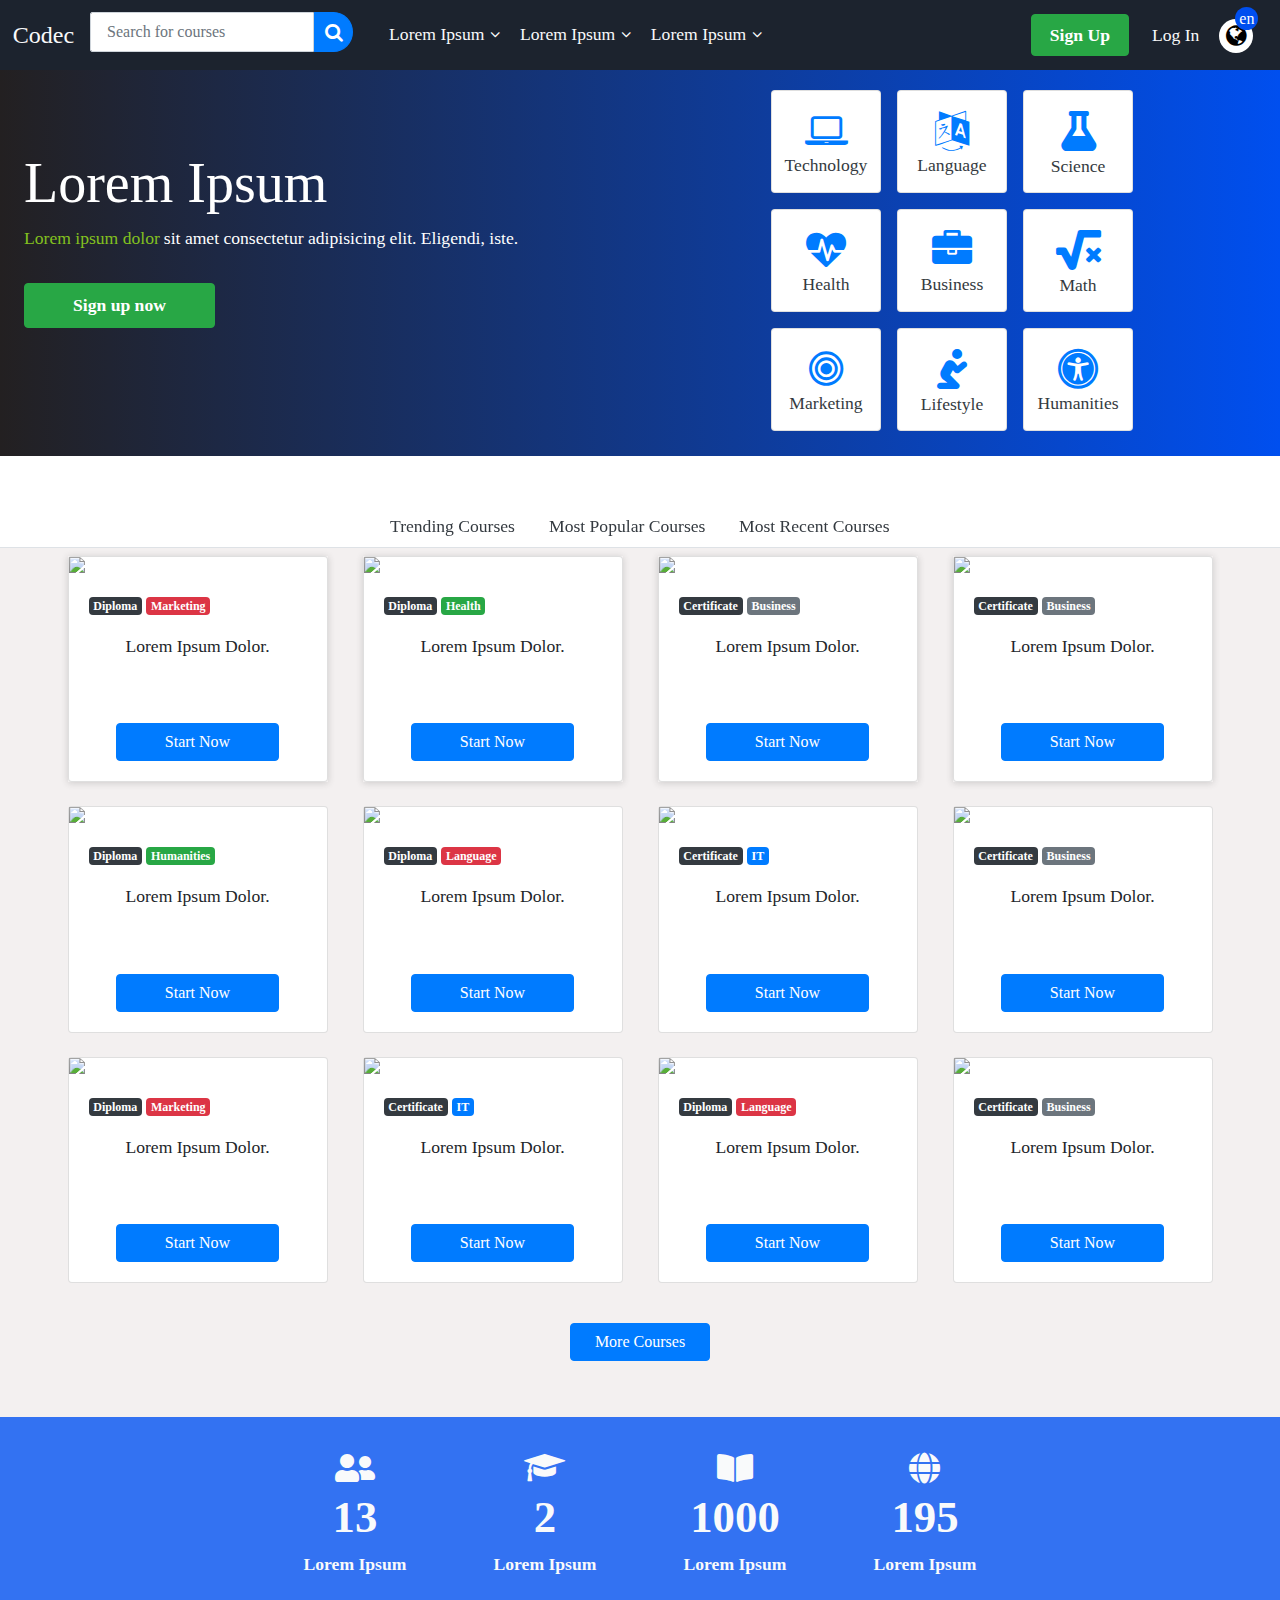
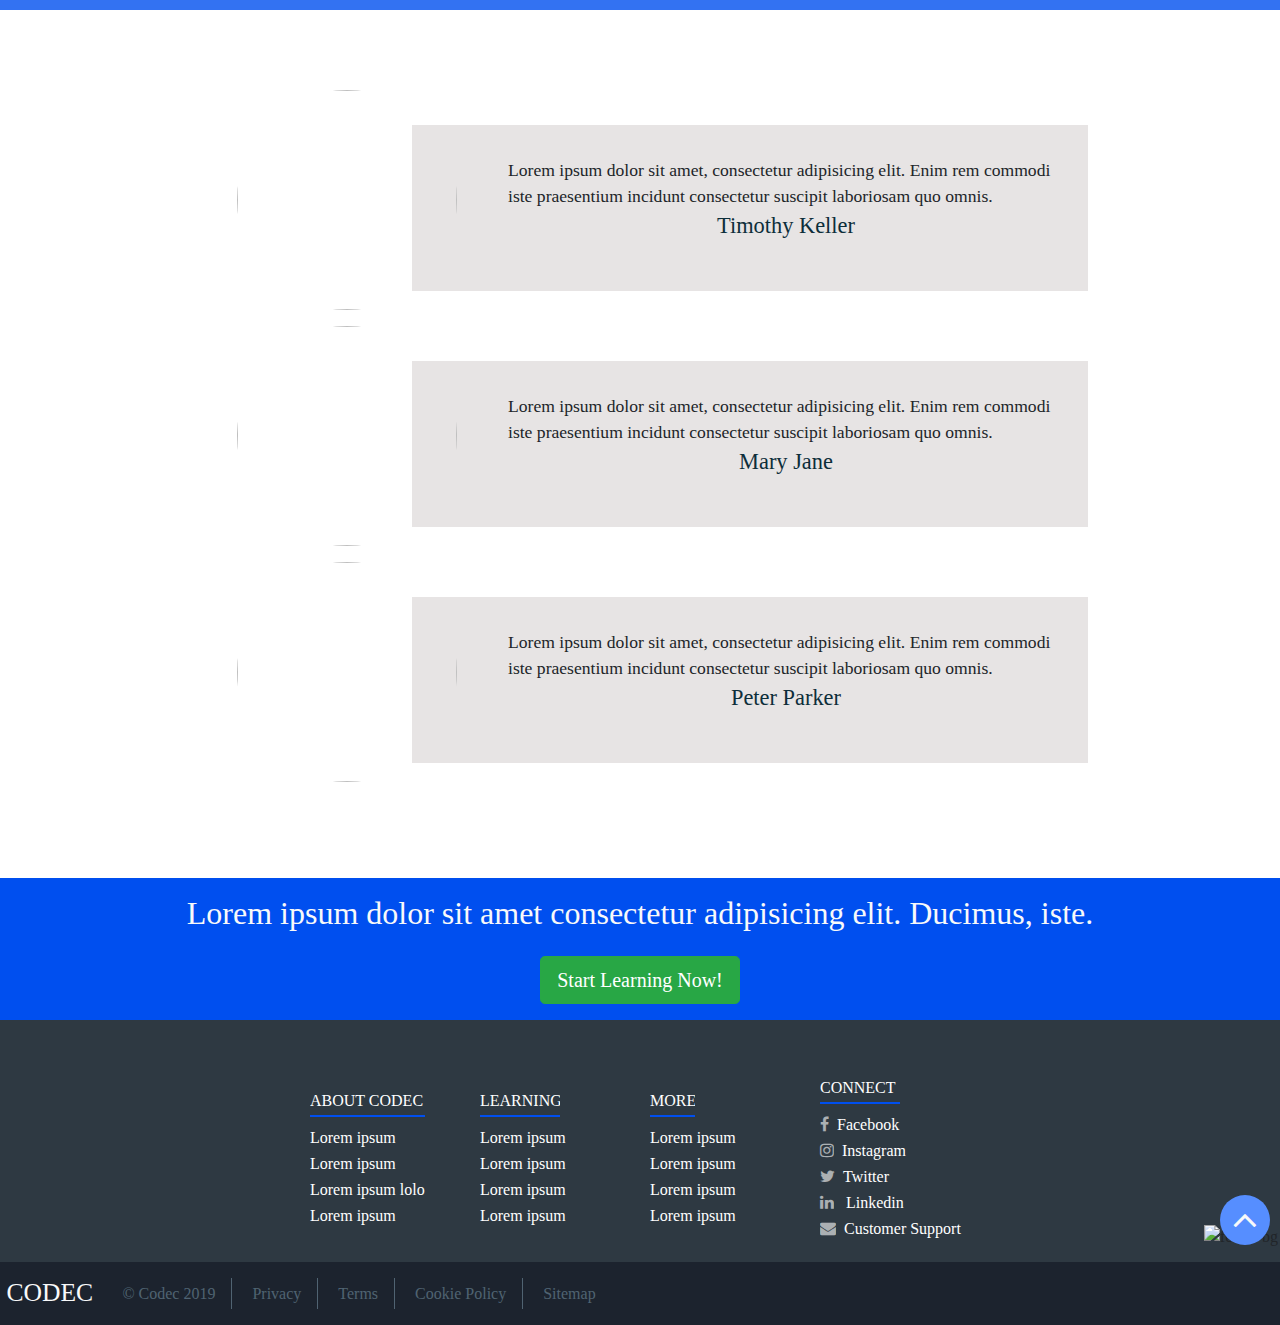
==== commit 4e83b85a: "twitter added, user_menu updated,video added and bug fix" ====
--- a/index.html
+++ b/index.html
@@ -100,11 +100,23 @@
        <button class="btn text-light login-btn">Log In</button>
        
        <span class="language">
+        <span class="abbriev">en</span>
         <i class="fa fa-globe" aria-hidden="true"></i>
        </span>
       </div>
      </div>
     </div>
+  
+     <!-- LANGUAGE DROPDOWN -->
+     <div class="language__globe">
+      <ul>
+       <li><a href="#">English</a></li>
+       <li><a href="#">Spanish</a></li>
+       <li><a href="#">French</a></li>
+       <li><a href="#">Italian</a></li>
+       <li><a href="#">Brazilian Portugese</a></li>
+      </ul>
+     </div>
     <!-- MOBILE VIEW -->
     <div class="mobile">
      <li class="mobile-logo">
@@ -124,41 +136,55 @@
       </li>
      </ul>
     </div>
+
    </div>
+
+   <!-- DROPDOWN SEARCH FORM -->
+   <div class="search-container hidden-on-mobile displayed-on-mobile">
+    <form method="GET" action="" accept-charset="UTF-8" id="header-search-form">
+    <input maxlength="200" autocomplete="off" placeholder="Search for courses" id="autocomplete" name="query" type="text">
+    <button class="search-btn">
+     <i class="fa fa-search" aria-hidden="true"></i>
+    </button>
+    </form>
+    </div>
+
    <div class="dropdown-1">
-    <span> <a href="#"><i class="fa fa-laptop" aria-hidden="true"></i></a>
+    <span class="technology"> <a href="#"><i class="fa fa-laptop" aria-hidden="true"></i></a>
      <p class="hero__courses-text text-dark"> Technology </p>
     </span>
-    <span> <a href="#"><i class="fa fa-language" aria-hidden="true"></i></a>
+    <span class="language"> <a href="#"><i class="fa fa-language" aria-hidden="true"></i></a>
      <p class="hero__courses-text text-dark"> Language </p>
     </span>
-    <span> <a href="#"><i class="fas fa-flask" aria-hidden="true"></i></a>
+    <span class="science"> <a href="#"><i class="fas fa-flask" aria-hidden="true"></i></a>
      <p class="hero__courses-text text-dark"> Science</p>
     </span>
-    <span><a href="#"><i class="fa fa-heartbeat" aria-hidden="true"></i></a>
+    <span class="heartbeat"><a href="#"><i class="fa fa-heartbeat" aria-hidden="true"></i></a>
      <p class="hero__courses-text text-dark"> Health</p>
     </span>
-    <span><a href="#"><i class="fa fa-briefcase" aria-hidden="true"></i></a>
+    <span class="business"><a href="#"><i class="fa fa-briefcase" aria-hidden="true"></i></a>
      <p class="hero__courses-text text-dark"> Business</p>
     </span>
-    <span> <a href="#"><i class="fas fa-square-root-alt" aria-hidden="true"></i></a>
+    <span class="mathematics"> <a href="#"><i class="fas fa-square-root-alt" aria-hidden="true"></i></a>
      <p class="hero__courses-text text-dark"> Math</p>
     </span>
-    <span><a href="#"><i class="fa fa-bullseye" aria-hidden="true"></i></a>
+    <span class="marketing"><a href="#"><i class="fa fa-bullseye" aria-hidden="true"></i></a>
      <p class="hero__courses-text text-dark"> Marketing </p>
     </span>
-    <span> <a href="#"><i class="fas fa-pray" aria-hidden="true"></i></a>
+    <span class="lifestyle"> <a href="#"><i class="fas fa-pray" aria-hidden="true"></i></a>
      <p class="hero__courses-text text-dark"> Lifestyle </p>
     </span>
-    <span><a href="#"><i class="fa fa-universal-access" aria-hidden="true"></i></a>
+    <span class="humanities"><a href="#"><i class="fa fa-universal-access" aria-hidden="true"></i></a>
      <p class="hero__courses-text text-dark"> Humanities </p>
     </span>
-    <span><a href="#"><i class="fa fa-th-large" aria-hidden="true"></i></a>
+    <span class="allapp" ><a href="#"><i class="fa fa-th-large" aria-hidden="true"></i></a>
      <p class="hero__courses-text text-dark"> All Categories </p>
     </span>
    </div>
    <div class="dropdown-2">
-    <span> <a href="#"><i class="fa fa-certificate" aria-hidden="true"></i></a>
+    <span> 
+     <a href="#"><i class="fa fa-certificate" aria-hidden="true"></i>
+     </a>
      <p class="hero__courses-text text-dark"> Certificate Courses</p>
     </span>
     <span> <a href="#"><i class="fa fa-bookmark" aria-hidden="true"></i></a>
@@ -1546,6 +1572,7 @@
   <footer class="footer section-padding">
    <div class="navigation__container w-100">
     <div class="footer__navigation">
+     <img src="img/footer-triangles.png" alt="footer bg" class="footer__bg">
      <div class="container">
       <div class="nav-container">
        <h6 class="footer__header one">ABOUT CODEC
@@ -1556,7 +1583,7 @@
          <a href="#" class="nav-link">Lorem ipsum</a>
         </li>
         <li class="nav-item">
-         <a href="#" class="nav-link">Lorem ipsum lorem</a>
+         <a href="#" class="nav-link">Lorem ipsum</a>
         </li>
         <li class="nav-item">
          <a href="#" class="nav-link">Lorem ipsum lolo</a>
@@ -1567,21 +1594,21 @@
        </ul>
       </div>
       <div class="nav-container">
-       <h6 class="footer__header">LEARNING
+       <h6 class="footer__header three">LEARNING
         <hr>
        </h6>
        <ul class="footer__links">
         <li class="nav-item">
-         <a href="#" class="nav-link">Lorem ipsum dolorie</a>
+         <a href="#" class="nav-link">Lorem ipsum </a>
         </li>
         <li class="nav-item">
-         <a href="#" class="nav-link">Lorem ipsum dolorie</a>
+         <a href="#" class="nav-link">Lorem ipsum</a>
         </li>
         <li class="nav-item">
-         <a href="#" class="nav-link">Lorem ipsum dolorie</a>
+         <a href="#" class="nav-link">Lorem ipsum </a>
         </li>
         <li class="nav-item">
-         <a href="#" class="nav-link">Lorem ipsum dolorie</a>
+         <a href="#" class="nav-link">Lorem ipsum </a>
         </li>
 
        </ul>
@@ -1606,7 +1633,7 @@
        </ul>
       </div>
       <div class="nav-container">
-       <h6 class="footer__header">CONNECT
+       <h6 class="footer__header four">CONNECT
         <hr>
        </h6>
        <ul class="footer__links">
@@ -1620,6 +1647,11 @@
           <i class="fa fa-instagram" aria-hidden="true"></i><span class="ml-2">Instagram</span>
          </a>
         </li>
+        <li class="nav-item">
+          <a href="#" class="nav-link">
+           <i class="fa fa-twitter" aria-hidden="true"></i><span class="ml-2">Twitter</span>
+          </a>
+         </li>
         <li class="nav-item">
          <a href="#" class="nav-link">
           <i class="fa fa-linkedin" aria-hidden="true"></i><span class="ml-2"> Linkedin </span>
--- a/css/style.css
+++ b/css/style.css
@@ -1,97 +1,180 @@
 .topnav {
-  width: 100%; }
-  .topnav__logo {
-    flex: 0 0 50px; }
-  .topnav__logo a {
-    font-size: 1.5rem; }
-  .topnav__bg {
-    display: flex;
-    width: 100%;
-    background-color: #1c232e;
-    padding: 0.4rem 0.8rem 0.4rem 0.8rem;
-    align-items: center;
-    position: relative;
-    z-index: 10; }
-  .topnav .group-1 {
-    display: flex;
-    flex: 0 0 30%; }
-  .topnav .group-2 {
-    display: flex;
-    position: relative;
-    flex: 0 0 70%;
-    align-items: center; }
-  .topnav__search {
-    border-radius: 2px;
-    -webkit-border-radius: 2px;
-    -moz-border-radius: 2px;
-    -ms-border-radius: 2px;
-    -o-border-radius: 2px;
-    border-top-right-radius: 0;
-    border-bottom-right-radius: 0;
-    height: 40px;
-    width: 224px !important;
-    font-size: 1rem; }
-  .topnav__search-btn {
-    border-radius: 0;
-    border-top-right-radius: 100%;
-    border-bottom-right-radius: 100%;
-    height: 40px;
-    padding-left: 0.6rem;
-    padding-right: 0.6rem;
-    font-size: 1.2rem; }
-  .topnav__links-container {
-    margin-top: 0.9rem; }
-  .topnav__links {
-    flex: 0 0 45%; }
-    .topnav__links a:hover {
-      transition: all .25s ease-in;
-      color: #0094c9 !important; }
-  .topnav__links-container li {
-    display: inline-block;
-    color: white;
-    cursor: pointer; }
-  .topnav__links-container li a {
-    margin-right: 0.1rem;
-    text-decoration: none; }
-  .topnav .auth {
-    flex: 0 0 54%;
-    position: relative;
-    text-align: right; }
-    .topnav .auth__buttons {
-      display: inline-block; }
-      .topnav .auth__buttons .btn {
-        padding: 7px 18px;
-        font-size: 1.1rem; }
-      .topnav .auth__buttons .signup-btn {
-        font-weight: 700; }
-      .topnav .auth__buttons .login-btn {
-        margin-right: 40px; }
-      .topnav .auth__buttons .language {
-        position: absolute;
-        right: 5px;
-        top: 5px;
-        z-index: 2;
-        border-radius: 50%;
-        -webkit-border-radius: 50%;
-        -moz-border-radius: 50%;
-        -ms-border-radius: 50%;
-        -o-border-radius: 50%;
-        width: 34px;
-        height: 34px;
-        background: white; }
-        .topnav .auth__buttons .language:hover {
-          background-color: #0094c9; }
-        .topnav .auth__buttons .language:hover ~ .fa {
-          color: white !important; }
-        .topnav .auth__buttons .language i {
-          color: black;
-          font-size: 1.5rem;
-          position: relative;
-          text-align: center;
-          top: 4px;
-          width: 100%; }
-          .topnav .auth__buttons .language i:hover {
-            color: white; }
+  width: 100%;
+}
+
+.topnav__logo {
+  -webkit-box-flex: 0;
+      -ms-flex: 0 0 50px;
+          flex: 0 0 50px;
+}
+
+.topnav__logo a {
+  font-size: 1.5rem;
+}
+
+.topnav__bg {
+  display: -webkit-box;
+  display: -ms-flexbox;
+  display: flex;
+  width: 100%;
+  background-color: #1c232e;
+  padding: 0.4rem 0.8rem 0.4rem 0.8rem;
+  -webkit-box-align: center;
+      -ms-flex-align: center;
+          align-items: center;
+  position: relative;
+  z-index: 10;
+}
+
+.topnav .group-1 {
+  display: -webkit-box;
+  display: -ms-flexbox;
+  display: flex;
+  -webkit-box-flex: 0;
+      -ms-flex: 0 0 30%;
+          flex: 0 0 30%;
+}
+
+.topnav .group-2 {
+  display: -webkit-box;
+  display: -ms-flexbox;
+  display: flex;
+  position: relative;
+  -webkit-box-flex: 0;
+      -ms-flex: 0 0 70%;
+          flex: 0 0 70%;
+  -webkit-box-align: center;
+      -ms-flex-align: center;
+          align-items: center;
+}
+
+.topnav__search {
+  border-radius: 2px;
+  -webkit-border-radius: 2px;
+  -moz-border-radius: 2px;
+  -ms-border-radius: 2px;
+  -o-border-radius: 2px;
+  border-top-right-radius: 0;
+  border-bottom-right-radius: 0;
+  height: 40px;
+  width: 224px !important;
+  font-size: 1rem;
+}
+
+.topnav__search-btn {
+  border-radius: 0;
+  border-top-right-radius: 100%;
+  border-bottom-right-radius: 100%;
+  height: 40px;
+  padding-left: 0.6rem;
+  padding-right: 0.6rem;
+  font-size: 1.2rem;
+}
+
+.topnav__links-container {
+  margin-top: 0.9rem;
+}
+
+.topnav__links {
+  -webkit-box-flex: 0;
+      -ms-flex: 0 0 45%;
+          flex: 0 0 45%;
+}
+
+.topnav__links a:hover {
+  -webkit-transition: all 0.25s ease-in;
+  transition: all 0.25s ease-in;
+  color: #0094c9 !important;
+}
+
+.topnav__links-container li {
+  display: inline-block;
+  color: white;
+  cursor: pointer;
+}
+
+.topnav__links-container li a {
+  margin-right: 0.1rem;
+  text-decoration: none;
+}
+
+.topnav .auth {
+  -webkit-box-flex: 0;
+      -ms-flex: 0 0 54%;
+          flex: 0 0 54%;
+  position: relative;
+  text-align: right;
+}
+
+.topnav .auth__buttons {
+  display: inline-block;
+}
+
+.topnav .auth__buttons .btn {
+  padding: 7px 18px;
+  font-size: 1.1rem;
+}
+
+.topnav .auth__buttons .signup-btn {
+  font-weight: 700;
+}
+
+.topnav .auth__buttons .login-btn {
+  margin-right: 40px;
+}
+
+.topnav .auth__buttons .language {
+  position: absolute;
+  right: 5px;
+  top: 5px;
+  z-index: 2;
+  border-radius: 50%;
+  -webkit-border-radius: 50%;
+  -moz-border-radius: 50%;
+  -ms-border-radius: 50%;
+  -o-border-radius: 50%;
+  width: 34px;
+  height: 34px;
+  background: white;
+}
+
+.topnav .auth__buttons .language .abbriev {
+  position: absolute;
+  top: -12px;
+  right: -5px;
+  color: white;
+  border-radius: 50%;
+  background: #004fef;
+  -webkit-border-radius: 50%;
+  -moz-border-radius: 50%;
+  -ms-border-radius: 50%;
+  -o-border-radius: 50%;
+  width: 23px;
+  height: 23px;
+  text-align: center;
+  z-index: 3;
+}
+
+.topnav .auth__buttons .language:hover {
+  background-color: #0094c9;
+}
+
+.topnav .auth__buttons .language:hover .fa {
+  color: white !important;
+}
+
+.topnav .auth__buttons .language i {
+  color: black;
+  font-size: 1.5rem;
+  position: relative;
+  text-align: center;
+  top: 4px;
+  width: 100%;
+}
+
+.topnav .auth__buttons .language i:hover {
+  color: white;
+}
 
 .dropdown-1,
 .dropdown-2,
@@ -99,37 +182,50 @@
   background: #f7f7f7;
   text-align: center;
   padding: 20px 2px;
-  display: none; }
-  .dropdown-1 i,
-  .dropdown-2 i,
-  .dropdown-3 i {
-    font-size: 41px;
-    color: #566d7f; }
-  .dropdown-1 span,
-  .dropdown-2 span,
-  .dropdown-3 span {
-    display: inline-block;
-    background-color: #e9edf1;
-    color: #566d7f;
-    width: 130px;
-    height: 110px;
-    padding-top: 9px;
-    padding-bottom: 3px;
-    border-bottom: 7px solid #fff; }
+  display: none;
+}
+
+.dropdown-1 i,
+.dropdown-2 i,
+.dropdown-3 i {
+  font-size: 41px;
+  color: #566d7f;
+}
+
+.dropdown-1 span,
+.dropdown-2 span,
+.dropdown-3 span {
+  display: inline-block;
+  background-color: #e9edf1;
+  color: #566d7f;
+  width: 130px;
+  height: 125px;
+  padding-top: 9px;
+  padding-bottom: 3px;
+  border-bottom: 7px solid #fff;
+  vertical-align: middle;
+  cursor: pointer;
+}
 
 .toggle-1 a,
 .toggle-2 a,
 .toggle-3 a {
-  font-size: 1.1rem; }
+  font-size: 1.1rem;
+}
+
 .toggle-1 .fa-angle-up,
 .toggle-2 .fa-angle-up,
 .toggle-3 .fa-angle-up {
-  display: none; }
+  display: none;
+}
+
 .toggle-1 a:hover ~ .fa,
 .toggle-2 a:hover ~ .fa,
 .toggle-3 a:hover ~ .fa {
-  transition: all .25s ease-in;
-  color: #0094c9; }
+  -webkit-transition: all 0.25s ease-in;
+  transition: all 0.25s ease-in;
+  color: #0094c9;
+}
 
 .mobile {
   display: none;
@@ -137,163 +233,483 @@
   margin: auto;
   padding-top: 20px;
   padding-bottom: 10px;
-  color: white; }
-  .mobile ul {
-    display: flex;
-    align-items: center;
-    list-style: none;
-    opacity: 0.8; }
-  .mobile .togglenav {
-    flex: 0 0 8%;
-    margin-right: 10px;
-    font-size: 1.1rem; }
-  .mobile .search-icon {
-    flex: 0 0 8%;
-    font-size: 1.1rem; }
-  .mobile .mobile-logo {
-    opacity: 0.9;
-    width: 100%;
-    list-style: none;
-    text-align: center; }
-    .mobile .mobile-logo a {
-      color: white;
-      font-size: 1.3rem;
-      margin: auto; }
-  .mobile .mobile-login {
-    flex: 0 0 80%;
-    text-align: right; }
-    .mobile .mobile-login a {
-      color: white;
-      font-size: 1rem; }
+  color: white;
+}
+
+.mobile ul {
+  display: -webkit-box;
+  display: -ms-flexbox;
+  display: flex;
+  -webkit-box-align: center;
+      -ms-flex-align: center;
+          align-items: center;
+  list-style: none;
+  opacity: 0.8;
+}
+
+.mobile i {
+  font-size: 1.2rem;
+}
+
+.mobile .togglenav {
+  -webkit-box-flex: 0;
+      -ms-flex: 0 0 8%;
+          flex: 0 0 8%;
+  margin-right: 10px;
+  font-size: 1.1rem;
+}
+
+.mobile .search-icon {
+  -webkit-box-flex: 0;
+      -ms-flex: 0 0 8%;
+          flex: 0 0 8%;
+}
+
+.mobile .mobile-logo {
+  opacity: 0.9;
+  width: 100%;
+  list-style: none;
+  text-align: center;
+}
+
+.mobile .mobile-logo a {
+  color: white;
+  font-size: 1.3rem;
+  margin: auto;
+}
+
+.mobile .mobile-login {
+  -webkit-box-flex: 0;
+      -ms-flex: 0 0 80%;
+          flex: 0 0 80%;
+  text-align: right;
+}
+
+.mobile .mobile-login a {
+  color: white;
+  font-size: 1rem;
+}
 
 .toggle {
-  background-color: #e9edf1;
+  background-color: white;
   position: absolute;
   top: 0;
   width: 200px;
-  height: 100vh;
   min-height: 100vh;
-  visibility: hidden;
-  left: -200px;
-  z-index: 9; }
-  .toggle__nav {
-    list-style: none;
-    padding-top: 140px; }
-    .toggle__nav-item {
-      display: inline-block;
-      width: 100%;
-      padding-top: 20px;
-      padding-bottom: 20px;
-      font-size: 1.2rem; }
-      .toggle__nav-item:hover {
-        background: #000; }
-    .toggle__nav-link {
-      color: #566d7f;
-      text-decoration: none; }
-      .toggle__nav-link:hover {
-        color: white;
-        text-decoration: none; }
-    .toggle__nav-link:active {
-      font-size: 1.3rem; }
+  visibility: visible;
+  left: -400px;
+  z-index: 9;
+}
+
+.toggle__nav {
+  list-style: none;
+  padding-top: 140px;
+}
+
+.toggle__nav-item {
+  display: inline-block;
+  width: 100%;
+  padding: 10px 20px;
+  font-size: 1.1rem;
+}
+
+.toggle__nav-item a i {
+  margin-right: 20px;
+}
+
+.toggle__nav-item:hover {
+  background: #1c232e;
+  color: white;
+  padding-left: 40px;
+  -webkit-transition: padding .5s;
+  transition: padding .5s;
+}
+
+.toggle__nav-item:hover a {
+  color: white;
+}
+
+.toggle__nav-link {
+  color: #566d7f;
+  text-decoration: none;
+}
+
+.toggle__nav-link:hover {
+  color: white;
+  text-decoration: none;
+}
+
+.toggle__nav-link:active {
+  font-size: 1.3rem;
+}
 
 .fa-times {
-  display: none; }
+  display: none;
+}
+
+.dropdown-1 .technology:hover {
+  border-bottom: 7px solid #004fef;
+  -webkit-transition: all 0.25s ease-in;
+  transition: all 0.25s ease-in;
+}
+
+.dropdown-1 .technology:hover .fa-laptop {
+  color: #004fef;
+  -webkit-transition: all 0.25s ease-in;
+  transition: all 0.25s ease-in;
+}
+
+.dropdown-1 .language:hover {
+  border-bottom: 7px solid green;
+  -webkit-transition: all 0.25s ease-in;
+  transition: all 0.25s ease-in;
+}
+
+.dropdown-1 .language:hover .fa-language {
+  color: green;
+  -webkit-transition: all 0.25s ease-in;
+  transition: all 0.25s ease-in;
+}
+
+.dropdown-1 .science:hover {
+  border-bottom: 7px solid purple;
+  -webkit-transition: all 0.25s ease-in;
+  transition: all 0.25s ease-in;
+}
+
+.dropdown-1 .science:hover .fa-flask {
+  color: purple;
+  -webkit-transition: all 0.25s ease-in;
+  transition: all 0.25s ease-in;
+}
+
+.dropdown-1 .heartbeat:hover {
+  border-bottom: 7px solid red;
+  -webkit-transition: all 0.25s ease-in;
+  transition: all 0.25s ease-in;
+}
+
+.dropdown-1 .heartbeat:hover .fa-heartbeat {
+  color: red;
+  -webkit-transition: all 0.25s ease-in;
+  transition: all 0.25s ease-in;
+}
+
+.dropdown-1 .business:hover {
+  border-bottom: 7px solid orange;
+  -webkit-transition: all 0.25s ease-in;
+  transition: all 0.25s ease-in;
+}
+
+.dropdown-1 .business:hover .fa-briefcase {
+  color: orange;
+  -webkit-transition: all 0.25s ease-in;
+  transition: all 0.25s ease-in;
+}
+
+.dropdown-1 .mathematics:hover {
+  border-bottom: 7px solid purple;
+  -webkit-transition: all 0.25s ease-in;
+  transition: all 0.25s ease-in;
+}
+
+.dropdown-1 .mathematics:hover .fa-square-root-alt {
+  color: purple;
+  -webkit-transition: all 0.25s ease-in;
+  transition: all 0.25s ease-in;
+}
+
+.dropdown-1 .marketing:hover {
+  border-bottom: 7px solid #c81a7f;
+  -webkit-transition: all 0.25s ease-in;
+  transition: all 0.25s ease-in;
+}
+
+.dropdown-1 .marketing:hover .fa-bullseye {
+  color: #c81a7f;
+  -webkit-transition: all 0.25s ease-in;
+  transition: all 0.25s ease-in;
+}
+
+.dropdown-1 .lifestyle:hover {
+  border-bottom: 7px solid #2a0040;
+  -webkit-transition: all 0.25s ease-in;
+  transition: all 0.25s ease-in;
+}
+
+.dropdown-1 .lifestyle:hover .fa-pray {
+  color: #2a0040;
+  -webkit-transition: all 0.25s ease-in;
+  transition: all 0.25s ease-in;
+}
+
+.dropdown-1 .humanities:hover {
+  border-bottom: 7px solid greenyellow;
+  -webkit-transition: all 0.25s ease-in;
+  transition: all 0.25s ease-in;
+}
+
+.dropdown-1 .humanities:hover .fa-universal-access {
+  color: greenyellow;
+  -webkit-transition: all 0.25s ease-in;
+  transition: all 0.25s ease-in;
+}
+
+.dropdown-1 .allapp:hover {
+  border-bottom: 7px solid #004fef;
+  -webkit-transition: all 0.25s ease-in;
+  transition: all 0.25s ease-in;
+}
+
+.dropdown-1 .allapp:hover .fa {
+  color: #004fef;
+  -webkit-transition: all 0.25s ease-in;
+  transition: all 0.25s ease-in;
+}
+
+.dropdown-2 span:hover,
+.dropdown-3 span:hover {
+  border-bottom: 7px solid #004fef;
+  -webkit-transition: all 0.25s ease-in;
+  transition: all 0.25s ease-in;
+}
+
+.dropdown-2 span:hover .fa,
+.dropdown-2 span:hover .fas,
+.dropdown-3 span:hover .fa,
+.dropdown-3 span:hover .fas {
+  color: #004fef;
+  -webkit-transition: all 0.25s ease-in;
+  transition: all 0.25s ease-in;
+}
+
+.search-container {
+  width: 100%;
+  padding: 5px 20px 5px 20px;
+  background: #e9eef2;
+  display: none;
+}
+
+.search-container form {
+  display: -webkit-box;
+  display: -ms-flexbox;
+  display: flex;
+}
+
+.search-container input {
+  background: #fff;
+  padding: 7px 20px;
+  width: calc(100% - 40px);
+}
+
+.search-container input:focus {
+  outline: none;
+}
+
+.search-container .search-btn {
+  width: 40px;
+  background: #f3f6f7;
+  border-top-right-radius: 25%;
+  border-bottom-right-radius: 25%;
+  border: 1px solid #d2d7dc;
+  color: #0093c9;
+}
+
+.language__globe {
+  position: absolute;
+  right: -10px;
+  display: none;
+}
+
+.language__globe ul {
+  background-color: #f7f7f7;
+  width: 228px;
+  height: 230px;
+  border-bottom-left-radius: 8px;
+  border-bottom-right-radius: 8px;
+  -webkit-box-shadow: 0 3px 8px 0 rgba(50, 50, 50, 0.81);
+          box-shadow: 0 3px 8px 0 rgba(50, 50, 50, 0.81);
+}
+
+.language__globe li {
+  padding: 0.5rem 0.4rem;
+  list-style: none;
+}
+
+.language__globe a {
+  color: #465159;
+  font-size: 1.1rem;
+  text-decoration: none;
+}
+
+.language__globe a:hover, .language__globe a:active {
+  color: #004fef;
+}
 
 .hero {
   width: 100%;
-  color: white; }
-  .hero__bg {
-    background: linear-gradient(90deg, #232021 0, #004fef);
-    padding: 50px 1rem; }
-  .hero__header {
-    font-size: 3.5rem; }
-  .hero-text {
-    font-size: 1.1rem; }
-  .hero__green {
-    color: #83c11f; }
-  .hero .signup__btn {
-    font-weight: 700;
-    font-size: 1.1rem; }
-  .hero__courses {
-    display: grid;
-    justify-content: center; }
-    .hero__courses-item {
-      border-radius: 6px;
-      background: white;
-      -webkit-border-radius: 6px;
-      -moz-border-radius: 6px;
-      -ms-border-radius: 6px;
-      -o-border-radius: 6px;
-      cursor: pointer;
-      transition: transform .3s; }
-      .hero__courses-item:hover {
-        transform: scale(1.1);
-        -webkit-transform: scale(1.1);
-        -moz-transform: scale(1.1);
-        -ms-transform: scale(1.1);
-        -o-transform: scale(1.1); }
-      .hero__courses-item .card {
-        height: 100px;
-        width: 100px; }
-        .hero__courses-item .card-body {
-          padding: 0;
-          padding-top: 20px; }
-      .hero__courses-item i {
-        display: inline-block;
-        font-size: 2.5rem; }
+  color: white;
+}
+
+.hero__bg {
+  background: -webkit-gradient(linear, left top, right top, color-stop(0, #232021), to(#004fef));
+  background: linear-gradient(90deg, #232021 0, #004fef);
+  padding: 80px 1rem;
+  position: relative;
+}
+
+.hero__header {
+  font-size: 3.5rem;
+}
+
+.hero-text {
+  font-size: 1.1rem;
+}
+
+.hero__green {
+  color: #83c11f;
+}
+
+.hero .signup__btn {
+  font-weight: 700;
+  font-size: 1.1rem;
+}
+
+.hero__courses {
+  display: -ms-grid;
+  display: grid;
+  position: absolute;
+  right: 0;
+  top: 20px;
+  -webkit-box-pack: center;
+      -ms-flex-pack: center;
+          justify-content: center;
+}
+
+.hero__courses-item {
+  -webkit-box-sizing: border-box;
+          box-sizing: border-box;
+  border-radius: 6px;
+  background: white;
+  -webkit-border-radius: 6px;
+  -moz-border-radius: 6px;
+  -ms-border-radius: 6px;
+  -o-border-radius: 6px;
+  cursor: pointer;
+  -webkit-transition: -webkit-transform .3s;
+  transition: -webkit-transform .3s;
+  transition: transform .3s;
+  transition: transform .3s, -webkit-transform .3s;
+}
+
+.hero__courses-item:hover {
+  transform: scale(1.1);
+  -webkit-transform: scale(1.1);
+  -moz-transform: scale(1.1);
+  -ms-transform: scale(1.1);
+  -o-transform: scale(1.1);
+}
+
+.hero__courses-item .card {
+  height: 103px;
+  width: 110px;
+}
+
+.hero__courses-item .card-body {
+  padding: 0;
+  padding-top: 20px;
+}
+
+.hero__courses-item i {
+  display: inline-block;
+  font-size: 2.5rem;
+}
 
 .tech:hover {
-  border-top: 3px solid #004fef; }
+  border-top: 4px solid #004fef;
+}
 
 .lang:hover {
-  border-top: 3px solid green; }
+  border-top: 4px solid green;
+}
 
 .sci:hover {
-  border-top: 3px solid purple; }
+  border-top: 4px solid purple;
+}
 
 .health:hover {
-  border-top: 3px solid red; }
+  border-top: 4px solid red;
+}
 
 .bus:hover {
-  border-top: 3px solid orange; }
+  border-top: 4px solid orange;
+}
 
 .math:hover {
-  border-top: 3px solid purple; }
+  border-top: 4px solid purple;
+}
 
 .human:hover {
-  border-top: 3px solid greenyellow; }
+  border-top: 4px solid greenyellow;
+}
 
 .market:hover {
-  border-top: 3px solid pink; }
+  border-top: 4px solid #c81a7f;
+}
 
 .life:hover {
-  border-top: 3px solid #c81a7f; }
+  border-top: 4px solid #2a0040;
+}
 
 .courses__bg {
   background-color: #f3f0f0;
   position: relative;
-  padding-bottom: 50px; }
+  padding-bottom: 50px;
+}
+
 .courses .nav-tabs {
+  display: -webkit-box;
+  display: -ms-flexbox;
   display: flex;
-  justify-content: center; }
-  .courses .nav-tabs a {
-    font-size: 1.1rem; }
+  -webkit-box-pack: center;
+      -ms-flex-pack: center;
+          justify-content: center;
+}
+
+.courses .nav-tabs a {
+  font-size: 1.1rem;
+}
+
 .courses img {
-  object-fit: cover; }
+  -o-object-fit: cover;
+     object-fit: cover;
+}
+
 .courses-item-1 {
   position: relative;
-  box-shadow: 0 1px 7px 0 rgba(50, 50, 50, 0.2); }
+  -webkit-box-shadow: 0 1px 7px 0 rgba(50, 50, 50, 0.2);
+          box-shadow: 0 1px 7px 0 rgba(50, 50, 50, 0.2);
+}
+
 .courses-item-2 {
-  position: relative; }
+  position: relative;
+}
+
 .courses-item-3 {
-  position: relative; }
+  position: relative;
+}
+
 .courses .card {
   position: relative;
   background: white;
   top: 0;
-  z-index: 5; }
-  .courses .card:hover {
-    z-index: 1; }
+  z-index: 5;
+}
+
+.courses .card:hover {
+  z-index: 1;
+}
+
 .courses .card2 {
   position: absolute;
   padding: 30px 0;
@@ -302,46 +718,66 @@
   height: 300px;
   z-index: 3;
   opacity: 0;
-  transition: opacity 0.4s ease-in; }
-  .courses .card2 .small {
-    font-size: .96rem !important; }
-  .courses .card2:hover {
-    z-index: 6;
-    opacity: 1; }
-  .courses .card2 .icon-item {
-    font-size: 1.5rem;
-    color: white;
-    height: 40px;
-    width: 40px;
-    background-color: #004fef;
-    padding-top: 8px;
-    border-radius: 100%;
-    -webkit-border-radius: 100%;
-    -moz-border-radius: 100%;
-    -ms-border-radius: 100%;
-    -o-border-radius: 100%; }
-  .courses .card2 .question {
-    color: white;
-    background-color: #004fef;
-    padding-top: 2px;
-    height: 20px;
-    width: 20px;
-    border-radius: 100%;
-    -webkit-border-radius: 100%;
-    -moz-border-radius: 100%;
-    -ms-border-radius: 100%;
-    -o-border-radius: 100%; }
-  .courses .card2 .nav-link {
-    color: #004fef; }
+  -webkit-transition: opacity 0.4s ease-in;
+  transition: opacity 0.4s ease-in;
+}
+
+.courses .card2 .small {
+  font-size: .96rem !important;
+}
+
+.courses .card2:hover {
+  z-index: 6;
+  opacity: 1;
+}
+
+.courses .card2 .icon-item {
+  font-size: 1.5rem;
+  color: white;
+  height: 40px;
+  width: 40px;
+  background-color: #004fef;
+  padding-top: 8px;
+  border-radius: 100%;
+  -webkit-border-radius: 100%;
+  -moz-border-radius: 100%;
+  -ms-border-radius: 100%;
+  -o-border-radius: 100%;
+}
+
+.courses .card2 .question {
+  color: white;
+  background-color: #004fef;
+  padding-top: 2px;
+  height: 20px;
+  width: 20px;
+  border-radius: 100%;
+  -webkit-border-radius: 100%;
+  -moz-border-radius: 100%;
+  -ms-border-radius: 100%;
+  -o-border-radius: 100%;
+}
+
+.courses .card2 .nav-link {
+  color: #004fef;
+}
+
 .courses .row {
+  display: -ms-grid;
   display: grid;
   width: 100%;
   margin: auto;
-  grid-template-columns: repeat(auto-fit, minmax(250px, 260px));
+  -ms-grid-columns: (minmax(250px, 260px))[auto-fit];
+      grid-template-columns: repeat(auto-fit, minmax(250px, 260px));
   gap: 35px;
   grid-gap: 35px;
-  justify-content: center;
-  align-items: center; }
+  -webkit-box-pack: center;
+      -ms-flex-pack: center;
+          justify-content: center;
+  -webkit-box-align: center;
+      -ms-flex-align: center;
+          align-items: center;
+}
 
 .loader {
   display: none;
@@ -350,116 +786,176 @@
   height: 100vh;
   width: 100vw;
   background-color: rgba(0, 0, 0, 0.7);
-  z-index: 100; }
-  .loader .sk-cube-grid {
-    width: 40px;
-    height: 40px;
-    margin: 100px auto;
-    position: absolute;
-    top: 30%;
-    left: 50%;
-    transform: translate3d(-50%, -50%, 0);
-    -webkit-transform: translate3d(-50%, -50%, 0);
-    -moz-transform: translate3d(-50%, -50%, 0);
-    transform: scale(2); }
-  .loader .sk-cube-grid .sk-cube {
-    width: 33%;
-    height: 33%;
-    background-color: white;
-    float: left;
-    -webkit-animation: sk-cubeGridScaleDelay 1.3s infinite ease-in-out;
-    animation: sk-cubeGridScaleDelay 1.3s infinite ease-in-out; }
-  .loader .sk-cube-grid .sk-cube1 {
-    -webkit-animation-delay: 0.2s;
-    animation-delay: 0.2s; }
-  .loader .sk-cube-grid .sk-cube2 {
-    -webkit-animation-delay: 0.3s;
-    animation-delay: 0.3s; }
-  .loader .sk-cube-grid .sk-cube3 {
-    -webkit-animation-delay: 0.4s;
-    animation-delay: 0.4s; }
-  .loader .sk-cube-grid .sk-cube4 {
-    -webkit-animation-delay: 0.1s;
-    animation-delay: 0.1s; }
-  .loader .sk-cube-grid .sk-cube5 {
-    -webkit-animation-delay: 0.2s;
-    animation-delay: 0.2s; }
-  .loader .sk-cube-grid .sk-cube6 {
-    -webkit-animation-delay: 0.3s;
-    animation-delay: 0.3s; }
-  .loader .sk-cube-grid .sk-cube7 {
-    -webkit-animation-delay: 0s;
-    animation-delay: 0s; }
-  .loader .sk-cube-grid .sk-cube8 {
-    -webkit-animation-delay: 0.1s;
-    animation-delay: 0.1s; }
-  .loader .sk-cube-grid .sk-cube9 {
-    -webkit-animation-delay: 0.2s;
-    animation-delay: 0.2s; }
+  z-index: 100;
+}
+
+.loader .sk-cube-grid {
+  width: 40px;
+  height: 40px;
+  margin: 100px auto;
+  position: absolute;
+  top: 30%;
+  left: 50%;
+  transform: translate3d(-50%, -50%, 0);
+  -webkit-transform: translate3d(-50%, -50%, 0);
+  transform: scale(2);
+}
+
+.loader .sk-cube-grid .sk-cube {
+  width: 33%;
+  height: 33%;
+  background-color: white;
+  float: left;
+  -webkit-animation: sk-cubeGridScaleDelay 1.3s infinite ease-in-out;
+  animation: sk-cubeGridScaleDelay 1.3s infinite ease-in-out;
+}
+
+.loader .sk-cube-grid .sk-cube1 {
+  -webkit-animation-delay: 0.2s;
+  animation-delay: 0.2s;
+}
+
+.loader .sk-cube-grid .sk-cube2 {
+  -webkit-animation-delay: 0.3s;
+  animation-delay: 0.3s;
+}
+
+.loader .sk-cube-grid .sk-cube3 {
+  -webkit-animation-delay: 0.4s;
+  animation-delay: 0.4s;
+}
+
+.loader .sk-cube-grid .sk-cube4 {
+  -webkit-animation-delay: 0.1s;
+  animation-delay: 0.1s;
+}
+
+.loader .sk-cube-grid .sk-cube5 {
+  -webkit-animation-delay: 0.2s;
+  animation-delay: 0.2s;
+}
+
+.loader .sk-cube-grid .sk-cube6 {
+  -webkit-animation-delay: 0.3s;
+  animation-delay: 0.3s;
+}
+
+.loader .sk-cube-grid .sk-cube7 {
+  -webkit-animation-delay: 0s;
+  animation-delay: 0s;
+}
+
+.loader .sk-cube-grid .sk-cube8 {
+  -webkit-animation-delay: 0.1s;
+  animation-delay: 0.1s;
+}
+
+.loader .sk-cube-grid .sk-cube9 {
+  -webkit-animation-delay: 0.2s;
+  animation-delay: 0.2s;
+}
+
 @-webkit-keyframes sk-cubeGridScaleDelay {
   0%,
-    70%,
-    100% {
+  70%,
+  100% {
     -webkit-transform: scale3D(1, 1, 1);
-    transform: scale3D(1, 1, 1); }
+    transform: scale3D(1, 1, 1);
+  }
   35% {
     -webkit-transform: scale3D(0, 0, 1);
-    transform: scale3D(0, 0, 1); } }
+    transform: scale3D(0, 0, 1);
+  }
+}
+
 @keyframes sk-cubeGridScaleDelay {
   0%,
-    70%,
-    100% {
+  70%,
+  100% {
     -webkit-transform: scale3D(1, 1, 1);
-    transform: scale3D(1, 1, 1); }
+    transform: scale3D(1, 1, 1);
+  }
   35% {
     -webkit-transform: scale3D(0, 0, 1);
-    transform: scale3D(0, 0, 1); } }
+    transform: scale3D(0, 0, 1);
+  }
+}
+
 .counter {
   font-size: 2.8rem;
   font-weight: 700;
-  display: block; }
-  .counter-text {
-    font-size: 1.1rem;
-    font-weight: 600; }
-  .counter__bg {
-    background-color: #004fef;
-    padding: 1rem;
-    padding-top: 2.2rem;
-    opacity: .8; }
-    .counter__bg i {
-      display: block;
-      font-size: 2rem; }
-  .counter__items {
-    display: grid;
-    grid-template-columns: repeat(auto-fit, minmax(150px, 170px));
-    justify-content: center;
-    align-items: center;
-    width: 80%;
-    gap: 20px; }
+  display: block;
+}
+
+.counter-text {
+  font-size: 1.1rem;
+  font-weight: 600;
+}
+
+.counter__bg {
+  background-color: #004fef;
+  padding: 1rem;
+  padding-top: 2.2rem;
+  opacity: .8;
+}
+
+.counter__bg i {
+  display: block;
+  font-size: 2rem;
+}
+
+.counter__items {
+  display: -ms-grid;
+  display: grid;
+  -ms-grid-columns: (minmax(150px, 170px))[auto-fit];
+      grid-template-columns: repeat(auto-fit, minmax(150px, 170px));
+  -webkit-box-pack: center;
+      -ms-flex-pack: center;
+          justify-content: center;
+  -webkit-box-align: center;
+      -ms-flex-align: center;
+          align-items: center;
+  width: 80%;
+  gap: 20px;
+}
 
 .stories {
   position: relative;
-  padding: 5rem 0; }
-  .stories__heading {
-    background: white; }
+  padding: 5rem 0;
+}
+
+.stories__heading {
+  background: white;
+}
 
 .review {
   width: 70%;
-  margin: 0 auto; }
-  .review__stories {
-    width: 100%;
-    display: flex !important;
-    flex: 1; }
+  margin: 0 auto;
+}
+
+.review__stories {
+  width: 100%;
+  display: -webkit-box !important;
+  display: -ms-flexbox !important;
+  display: flex !important;
+  -webkit-box-flex: 1;
+      -ms-flex: 1;
+          flex: 1;
+}
 
 .stories__text {
   background: #e7e4e4;
   padding: 2rem 1.5rem 2rem 6rem;
-  align-self: center; }
+  -ms-flex-item-align: center;
+      -ms-grid-row-align: center;
+      align-self: center;
+}
 
 .stories__shape {
   position: relative;
   left: 45px;
-  z-index: 2; }
+  z-index: 2;
+}
 
 .stories__name {
   font-size: 1.4rem;
@@ -467,7 +963,8 @@
   margin-right: auto;
   margin-left: auto;
   width: 200px;
-  color: #0d2e3a; }
+  color: #0d2e3a;
+}
 
 .rounded-circle {
   border-radius: 50%;
@@ -476,122 +973,209 @@
   -ms-border-radius: 50%;
   -o-border-radius: 50%;
   width: 220px;
-  height: 220px; }
+  height: 220px;
+}
 
 .learnmore {
   background-color: #004fef;
-  padding: 1rem; }
-  .learnmore h2 {
-    font-weight: 400; }
-  .learnmore .support-1,
-  .learnmore .support-2 {
-    display: flex;
-    flex: 1;
-    justify-content: space-between;
-    opacity: .1; }
-  .learnmore img {
-    width: 20%; }
+  padding: 1rem;
+}
+
+.learnmore h2 {
+  font-weight: 400;
+}
+
+.learnmore .support-1,
+.learnmore .support-2 {
+  display: -webkit-box;
+  display: -ms-flexbox;
+  display: flex;
+  -webkit-box-flex: 1;
+      -ms-flex: 1;
+          flex: 1;
+  -webkit-box-pack: justify;
+      -ms-flex-pack: justify;
+          justify-content: space-between;
+  opacity: .1;
+}
+
+.learnmore img {
+  width: 20%;
+}
 
 .footer {
   background: #2e3942;
   margin-bottom: 0;
   padding: 30px 0 0;
-  position: relative; }
-  .footer__header {
-    color: white;
-    width: 80px;
-    font-weight: 400;
-    line-height: 16px;
-    overflow-x: hidden; }
-  .footer .one {
-    width: 115px; }
-  .footer .two {
-    width: 45px; }
-  .footer hr {
-    border: 1px solid #004fef;
-    display: block;
-    padding: 0;
-    margin: 0;
-    margin-top: 6px;
-    width: 100%; }
-  .footer__links {
-    list-style: none;
-    margin: 0;
-    padding: 0;
-    padding-bottom: 20px;
-    width: 145px; }
-    .footer__links i {
-      opacity: 0.6; }
-    .footer__links li {
-      margin: 0;
-      padding: 0; }
-      .footer__links li a {
-        color: white;
-        font-size: 1rem;
-        margin: 0;
-        padding: 1px 0;
-        transition: all 0.25s ease-in; }
-        .footer__links li a:hover {
-          padding-left: 0.2rem; }
-  .footer .container {
-    display: grid;
-    grid-template-columns: repeat(auto-fit, minmax(140px, 150px));
-    justify-content: center;
-    align-items: center;
-    gap: 20px;
-    margin: auto; }
-  .footer .nav-container {
-    margin: auto; }
-  .footer__go-up {
-    position: absolute;
-    right: 10px;
-    bottom: 80px;
-    z-index: 2;
-    border-radius: 50%;
-    -webkit-border-radius: 50%;
-    -moz-border-radius: 50%;
-    -ms-border-radius: 50%;
-    -o-border-radius: 50%;
-    width: 50px;
-    height: 50px;
-    background: #568eff; }
-    .footer__go-up .arrow-up {
-      position: relative;
-      top: 4px;
-      left: 12px;
-      font-size: 2.5rem; }
-  .footer__copyright {
-    width: 100%;
-    background: #1c232e; }
-    .footer__copyright .title {
-      font-size: 1.6rem; }
-    .footer__copyright .copyright__links {
-      width: 99%;
-      margin: auto;
-      list-style: none; }
-      .footer__copyright .copyright__links h5 {
-        width: 100px;
-        float: left; }
-      .footer__copyright .copyright__links li {
-        line-height: 15px;
-        display: inline-block; }
-        .footer__copyright .copyright__links li:not(:last-child) {
-          border-right: 1px solid #506372; }
-      .footer__copyright .copyright__links a {
-        font-size: 1rem;
-        color: #506372; }
-        .footer__copyright .copyright__links a:hover {
-          color: #627a8d; }
+  position: relative;
+}
+
+.footer__navigation {
+  position: relative !important;
+}
+
+.footer__bg {
+  background-repeat: no-repeat;
+  background-position: 100% 100%;
+  padding-bottom: 15px;
+  position: absolute;
+  bottom: -2px;
+  right: 2px;
+  z-index: 15;
+}
+
+.footer__header {
+  color: white;
+  font-weight: 400;
+  line-height: 16px;
+  overflow-x: hidden;
+}
+
+.footer .one {
+  width: 115px;
+}
+
+.footer .two {
+  width: 45px;
+}
+
+.footer .three,
+.footer .four {
+  width: 80px;
+}
+
+.footer hr {
+  border: 1px solid #004fef;
+  display: block;
+  padding: 0;
+  margin: 0;
+  margin-top: 6px;
+  width: 100%;
+}
+
+.footer__links {
+  list-style: none;
+  margin: 0;
+  padding: 0;
+  padding-bottom: 20px;
+  width: 145px;
+}
+
+.footer__links i {
+  opacity: 0.6;
+}
+
+.footer__links li {
+  margin: 0;
+  padding: 0;
+}
+
+.footer__links li a {
+  color: white;
+  font-size: 1rem;
+  margin: 0;
+  padding: 1px 0;
+  -webkit-transition: all 0.25s ease-in;
+  transition: all 0.25s ease-in;
+}
+
+.footer__links li a:hover {
+  padding-left: 0.2rem;
+}
+
+.footer .container {
+  display: -ms-grid;
+  display: grid;
+  -ms-grid-columns: (minmax(140px, 150px))[auto-fit];
+      grid-template-columns: repeat(auto-fit, minmax(140px, 150px));
+  -webkit-box-pack: center;
+      -ms-flex-pack: center;
+          justify-content: center;
+  -webkit-box-align: center;
+      -ms-flex-align: center;
+          align-items: center;
+  gap: 20px;
+  margin: auto;
+  position: relative;
+  z-index: 20;
+}
+
+.footer .nav-container {
+  margin: auto;
+  width: 150px;
+}
+
+.footer__go-up {
+  position: absolute;
+  right: 10px;
+  bottom: 80px;
+  z-index: 20;
+  border-radius: 50%;
+  -webkit-border-radius: 50%;
+  -moz-border-radius: 50%;
+  -ms-border-radius: 50%;
+  -o-border-radius: 50%;
+  width: 50px;
+  height: 50px;
+  background: #568eff;
+}
+
+.footer__go-up .arrow-up {
+  position: relative;
+  top: 4px;
+  left: 12px;
+  font-size: 2.5rem;
+}
+
+.footer__copyright {
+  width: 100%;
+  background: #1c232e;
+}
+
+.footer__copyright .title {
+  font-size: 1.6rem;
+}
+
+.footer__copyright .copyright__links {
+  width: 99%;
+  margin: auto;
+  list-style: none;
+}
+
+.footer__copyright .copyright__links h5 {
+  width: 100px;
+  float: left;
+}
+
+.footer__copyright .copyright__links li {
+  line-height: 15px;
+  display: inline-block;
+}
+
+.footer__copyright .copyright__links li:not(:last-child) {
+  border-right: 1px solid #506372;
+}
+
+.footer__copyright .copyright__links a {
+  font-size: 1rem;
+  color: #506372;
+}
+
+.footer__copyright .copyright__links a:hover {
+  color: #627a8d;
+}
 
 .hvr-left {
   display: inline-block;
   vertical-align: middle;
   -webkit-transform: perspective(1px) translateZ(0);
   transform: perspective(1px) translateZ(0);
-  box-shadow: 0 0 1px rgba(0, 0, 0, 0);
+  -webkit-box-shadow: 0 0 1px rgba(0, 0, 0, 0);
+          box-shadow: 0 0 1px rgba(0, 0, 0, 0);
   position: relative;
   overflow: hidden;
-  cursor: pointer; }
+  cursor: pointer;
+}
 
 .hvr-left:before {
   content: "";
@@ -607,116 +1191,246 @@
   -webkit-transition-duration: 0.3s;
   transition-duration: 0.3s;
   -webkit-transition-timing-function: ease-out;
-  transition-timing-function: ease-out; }
+  transition-timing-function: ease-out;
+}
 
 .hvr-left:active:before,
 .hvr-left:focus:before,
 .hvr-left:hover:before {
-  right: 0; }
+  right: 0;
+}
 
 @media (min-width: 691px) and (max-width: 1256px) {
   .topnav__bg {
-    display: inline-block; }
+    display: inline-block;
+  }
   .topnav .group-1 {
+    display: -ms-grid;
     display: grid;
     gap: 10px;
-    grid-template-columns: 70px 1fr; }
+    -ms-grid-columns: 70px 1fr;
+        grid-template-columns: 70px 1fr;
+  }
   .topnav .group-2 {
+    display: -ms-grid;
     display: grid;
-    grid-template-columns: 2fr 1fr; }
+    -ms-grid-columns: 2fr 1fr;
+        grid-template-columns: 2fr 1fr;
+  }
   .topnav__search {
-    width: 92% !important; } }
+    width: 92% !important;
+  }
+  .language__globe {
+    top: 118px !important;
+  }
+}
+
 @media (max-width: 594px) {
   .topnav__search {
-    width: 80% !important; } }
+    width: 80% !important;
+  }
+}
+
 @media (max-width: 990px) {
   .hero {
-    text-align: center; }
-    .hero__bg {
-      padding: 40px 1rem; }
-    .hero__header {
-      font-size: 2rem; }
-    .hero .card {
-      width: 90px; } }
+    text-align: center;
+  }
+  .hero__bg {
+    padding: 40px 1rem;
+  }
+  .hero__header {
+    font-size: 2rem;
+  }
+}
+
 @media (max-width: 1000px) {
   .copyright__links {
-    text-align: center; }
-    .copyright__links h5 {
-      float: none;
-      width: 100% !important; }
-    .copyright__links li {
-      float: none;
-      display: inline-block; }
-
+    text-align: center;
+  }
+  .copyright__links h5 {
+    float: none;
+    width: 100% !important;
+  }
+  .copyright__links li {
+    float: none;
+    display: inline-block;
+  }
   .footer__go-up {
-    bottom: 120px; } }
+    bottom: 120px;
+  }
+}
+
+@media (min-width: 375px) and (max-width: 1000px) {
+  .hero__courses {
+    position: static;
+    margin: 0 auto;
+    max-width: 100%;
+    gap: 8px;
+  }
+  .hero__courses-item {
+    margin: 6px !important;
+  }
+}
+
+@media (max-width: 374px) {
+  .hero__courses {
+    position: static;
+  }
+  .hero__courses-item {
+    margin: 6px !important;
+  }
+  .hero__courses-item p {
+    font-size: .9rem;
+  }
+  .hero__courses-item i {
+    font-size: 2.1rem;
+  }
+  .hero .card {
+    width: 90px;
+  }
+}
+
+@media (min-width: 620px) and (max-width: 1175px) {
+  .courses .row {
+    -ms-grid-columns: 250px 250px;
+        grid-template-columns: 250px 250px;
+  }
+}
+
+@media (min-width: 495px) and (max-width: 619px) {
+  .courses .row {
+    -ms-grid-columns: 1fr 1fr;
+        grid-template-columns: 1fr 1fr;
+  }
+}
+
+@media (max-width: 494px) {
+  .courses .row {
+    -ms-grid-columns: 250px;
+        grid-template-columns: 250px;
+  }
+}
+
 @media (min-width: 400px) and (max-width: 850px) {
-  .container {
-    grid-template-columns: 30% 30% !important;
-    gap: 30px !important; } }
-@media (max-width: 400px) {
-  .container {
-    width: 99%;
-    grid-template-columns: 1fr !important; } }
+  .footer .container {
+    -ms-grid-columns: 30% 30% !important;
+        grid-template-columns: 30% 30% !important;
+    gap: 30px !important;
+  }
+}
+
 @media (min-width: 992px) and (max-width: 1048px) {
   .counter__items {
     width: 90%;
-    gap: 10px; } }
+    gap: 10px;
+  }
+}
+
 @media (min-width: 681px) and (max-width: 991px) {
   .counter__items {
     width: 60%;
-    gap: 20px; } }
+    gap: 20px;
+  }
+}
+
 @media (max-width: 520px) {
   .counter__items {
-    grid-template-columns: 1fr 1fr; } }
+    -ms-grid-columns: 1fr 1fr;
+        grid-template-columns: 1fr 1fr;
+  }
+}
+
 @media (min-width: 681px) and (max-width: 680px) {
   .counter__items {
     width: 90%;
-    gap: 20px; } }
+    gap: 20px;
+  }
+}
+
 @media (min-width: 700px) and (max-width: 930px) {
   .review {
-    width: 80%; } }
+    width: 80%;
+  }
+}
+
 @media (max-width: 699px) {
   .review {
-    width: 100%; }
-    .review__stories {
-      flex-direction: column; }
-    .review .stories__shape {
-      position: static;
-      text-align: center;
-      display: inline-block; }
-    .review img {
-      display: inline-block; } }
-@media (max-width: 690px) {
+    width: 100%;
+  }
+  .review__stories {
+    -webkit-box-orient: vertical;
+    -webkit-box-direction: normal;
+        -ms-flex-direction: column;
+            flex-direction: column;
+  }
+  .review .stories__shape {
+    position: static;
+    text-align: center;
+    display: inline-block;
+  }
+  .review .stories__text {
+    width: 99%;
+    padding: .9rem;
+    margin: 0 auto;
+  }
+  .review img {
+    display: inline-block;
+  }
+  .rounded-circle {
+    width: 180px;
+    height: 180px;
+  }
+}
+
+@media (max-width: 710px) {
   .group-1,
   .group-2 {
-    display: none !important; }
-
+    display: none !important;
+  }
+  .language__globe {
+    display: none;
+  }
   .topnav__bg {
     display: block;
-    position: relative; }
-    .topnav__bg .mobile {
-      display: block; } }
+    position: relative;
+  }
+  .topnav__bg .mobile {
+    display: block;
+  }
+}
+
+@media (min-width: 711px) {
+  .language__globe {
+    position: absolute;
+    top: 73px;
+  }
+}
+
 *,
 *::before,
 *::after {
   margin: 0;
   padding: 0;
-  box-sizing: inherit; }
+  -webkit-box-sizing: inherit;
+          box-sizing: inherit;
+}
 
 html {
   scroll-behavior: smooth;
   max-width: 100%;
-  overflow-x: hidden; }
+  overflow-x: hidden;
+}
 
 body {
-  box-sizing: border-box;
+  -webkit-box-sizing: border-box;
+          box-sizing: border-box;
   max-width: 100%;
   overflow-x: hidden;
   font-family: 'Times New Roman', Times, serif;
-  position: relative; }
+  position: relative;
+}
 
 p {
-  font-size: 1.1rem; }
-
-/*# sourceMappingURL=style.css.map */
+  font-size: 1.1rem;
+}
+/*# sourceMappingURL=style.css.map */